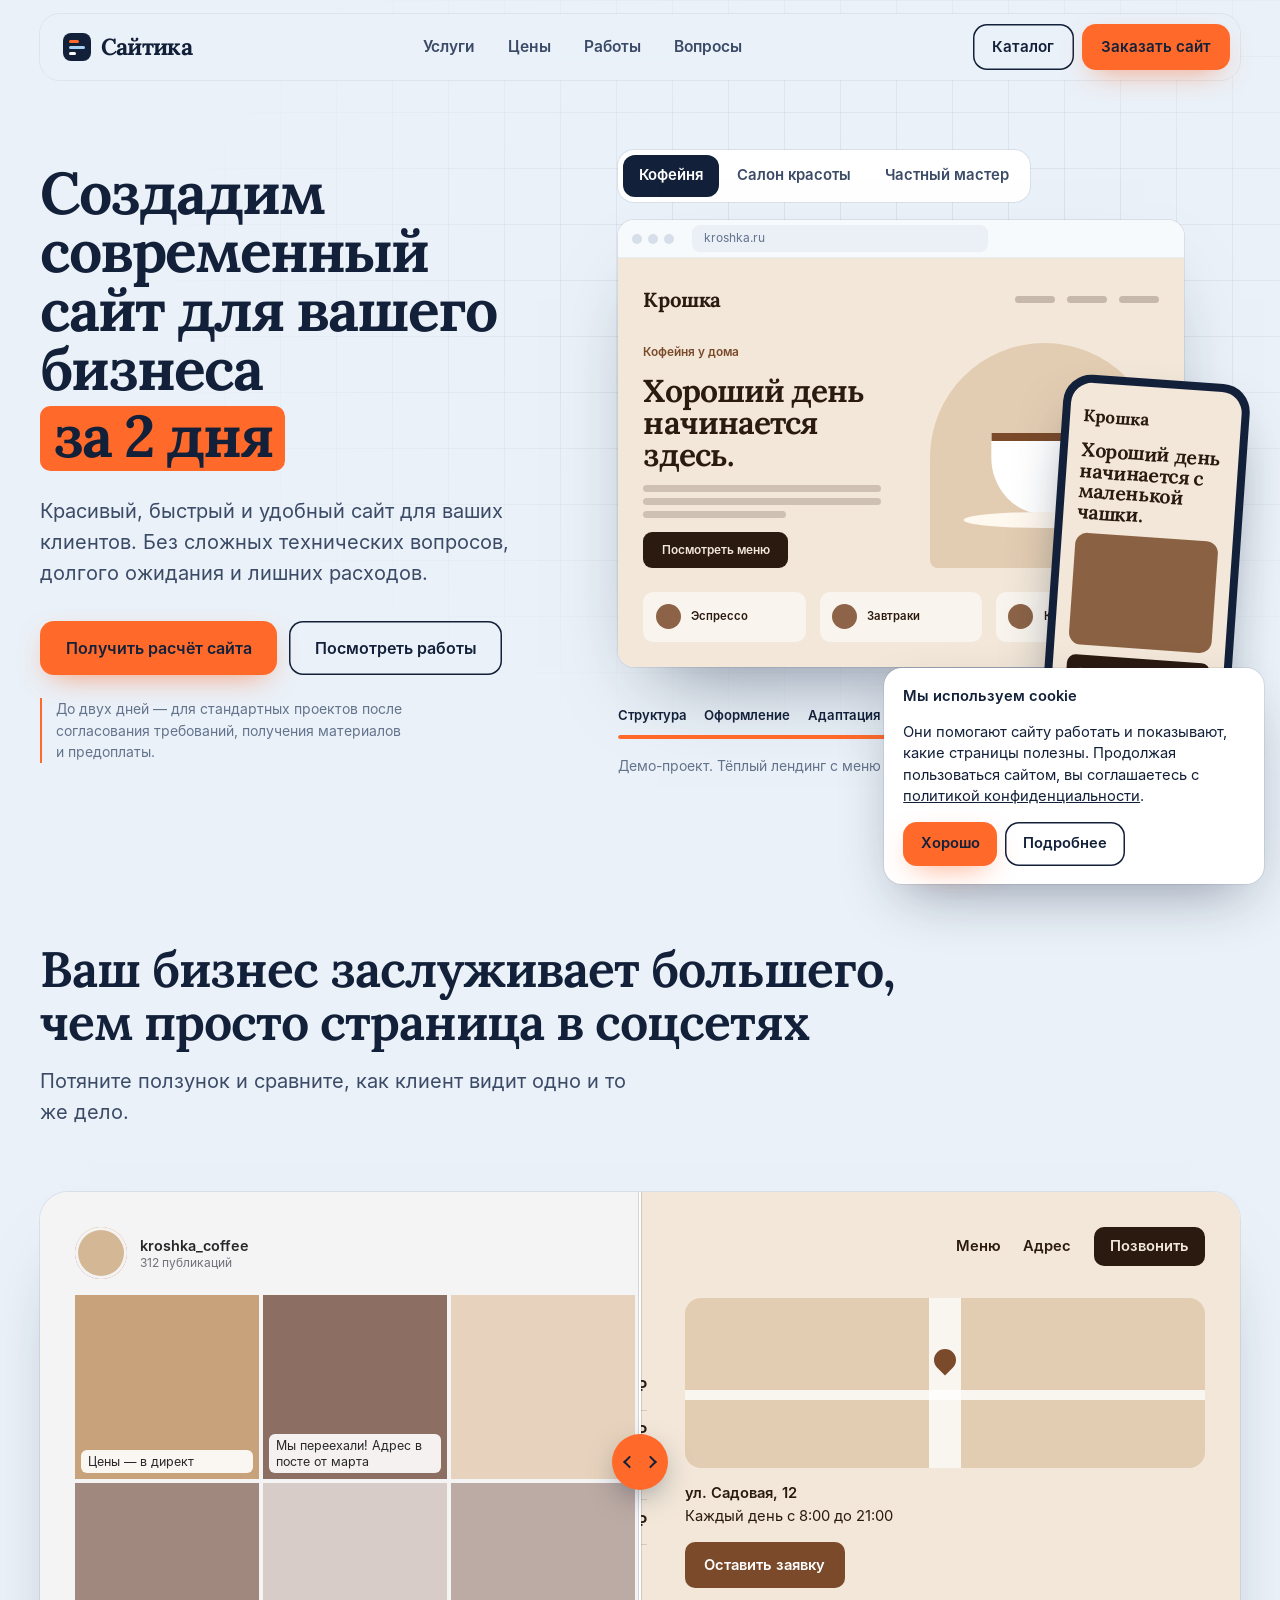
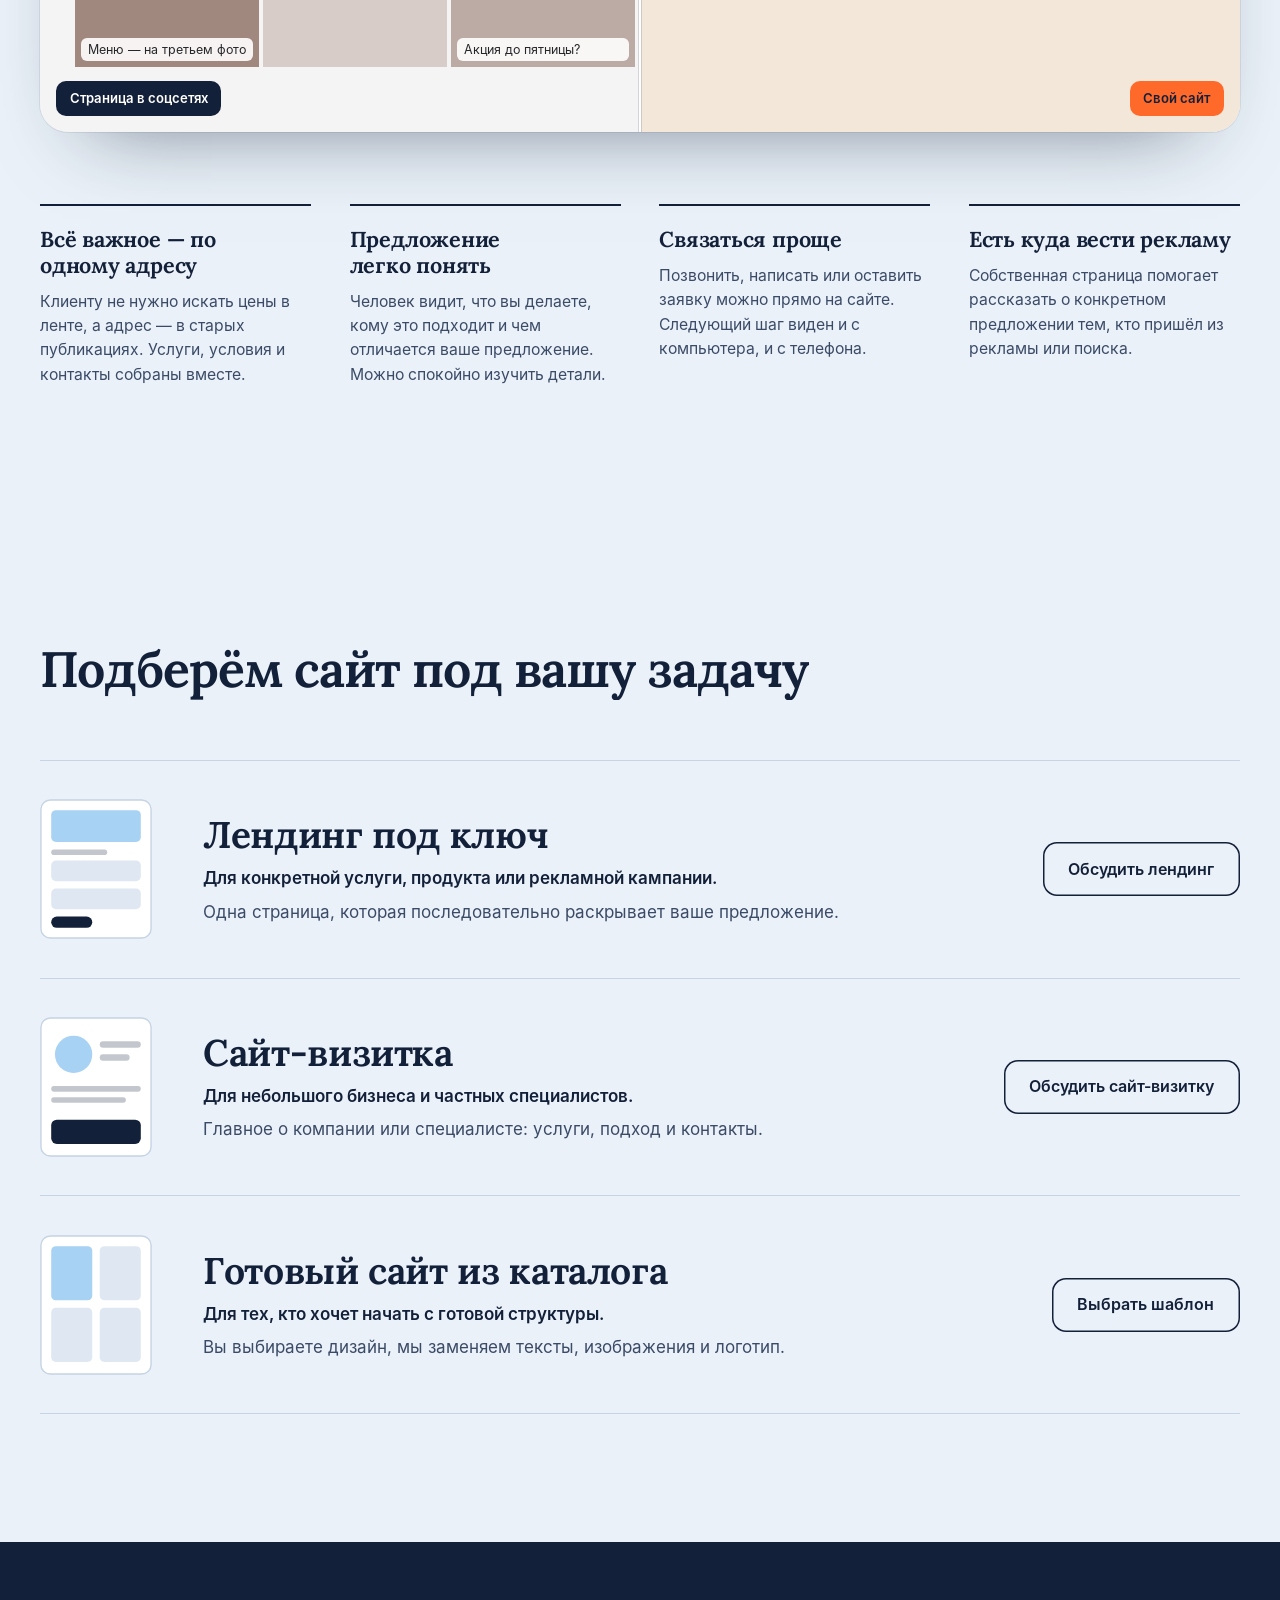
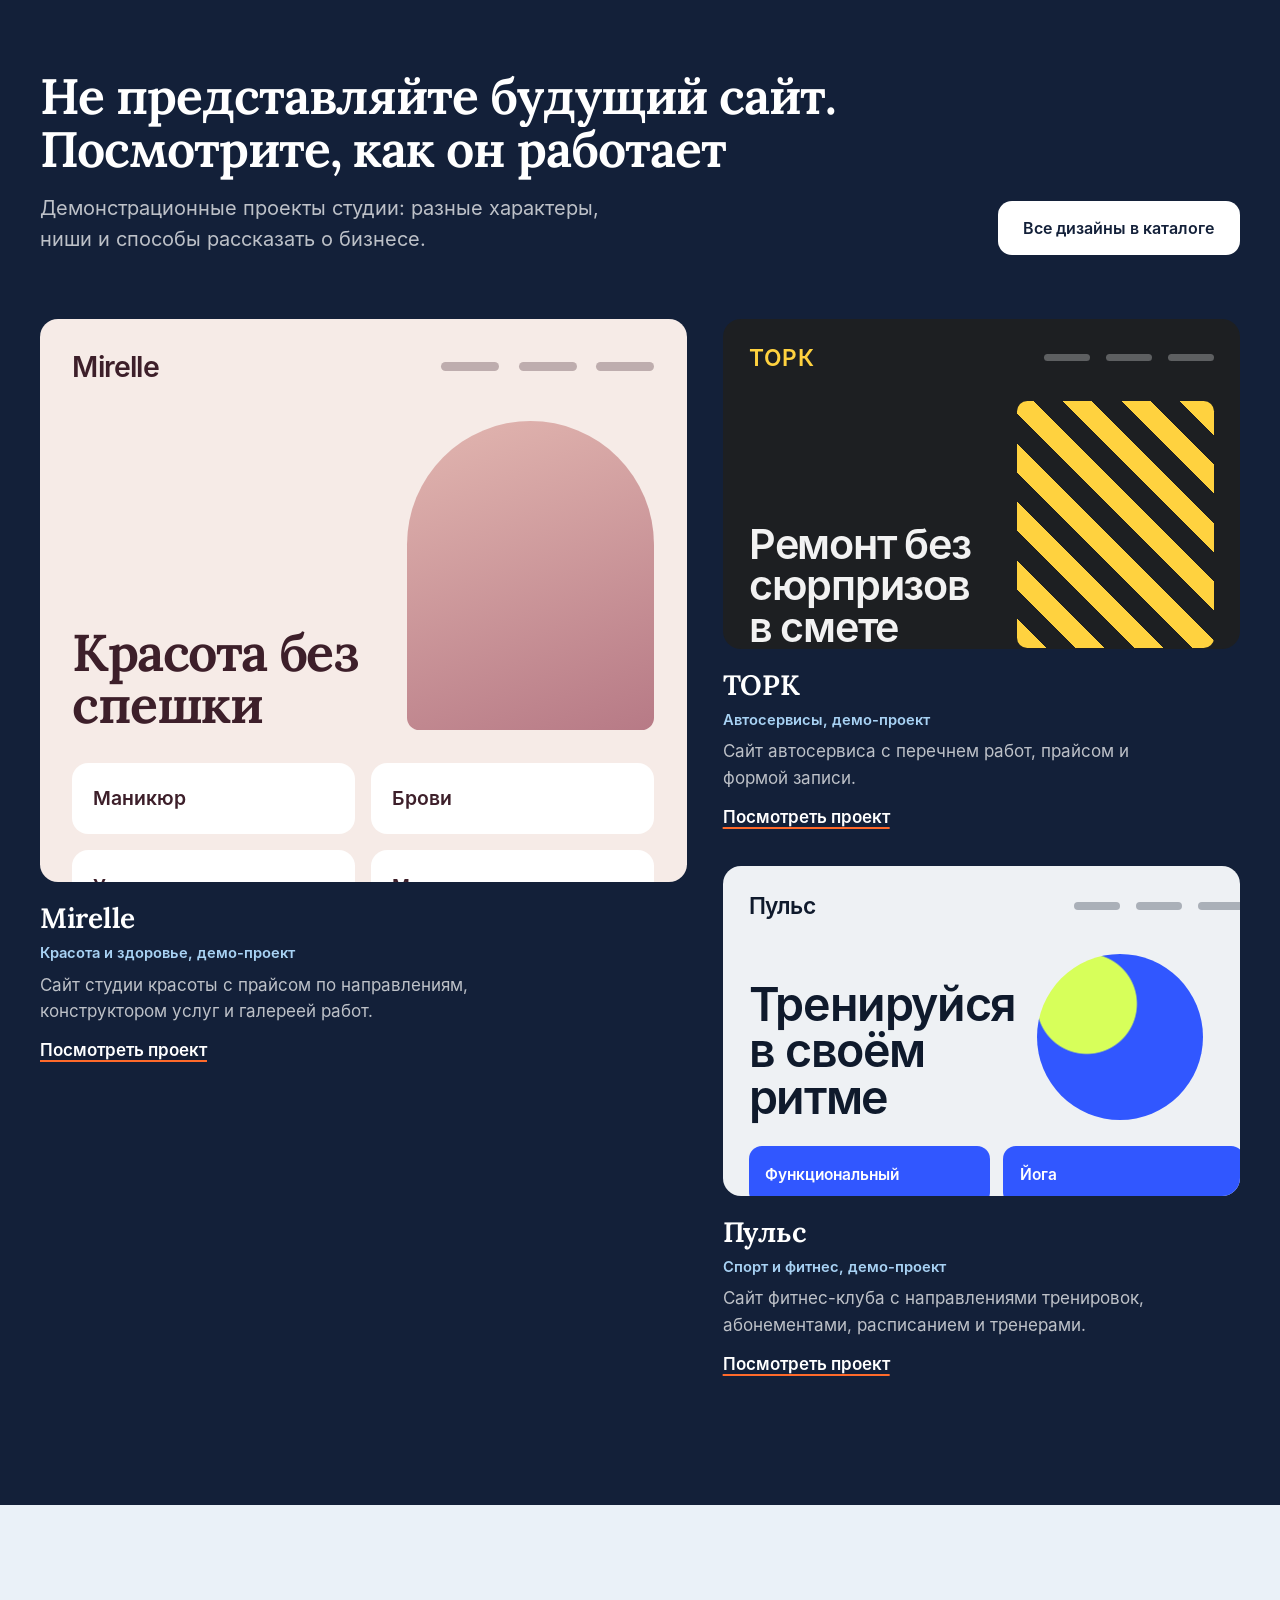
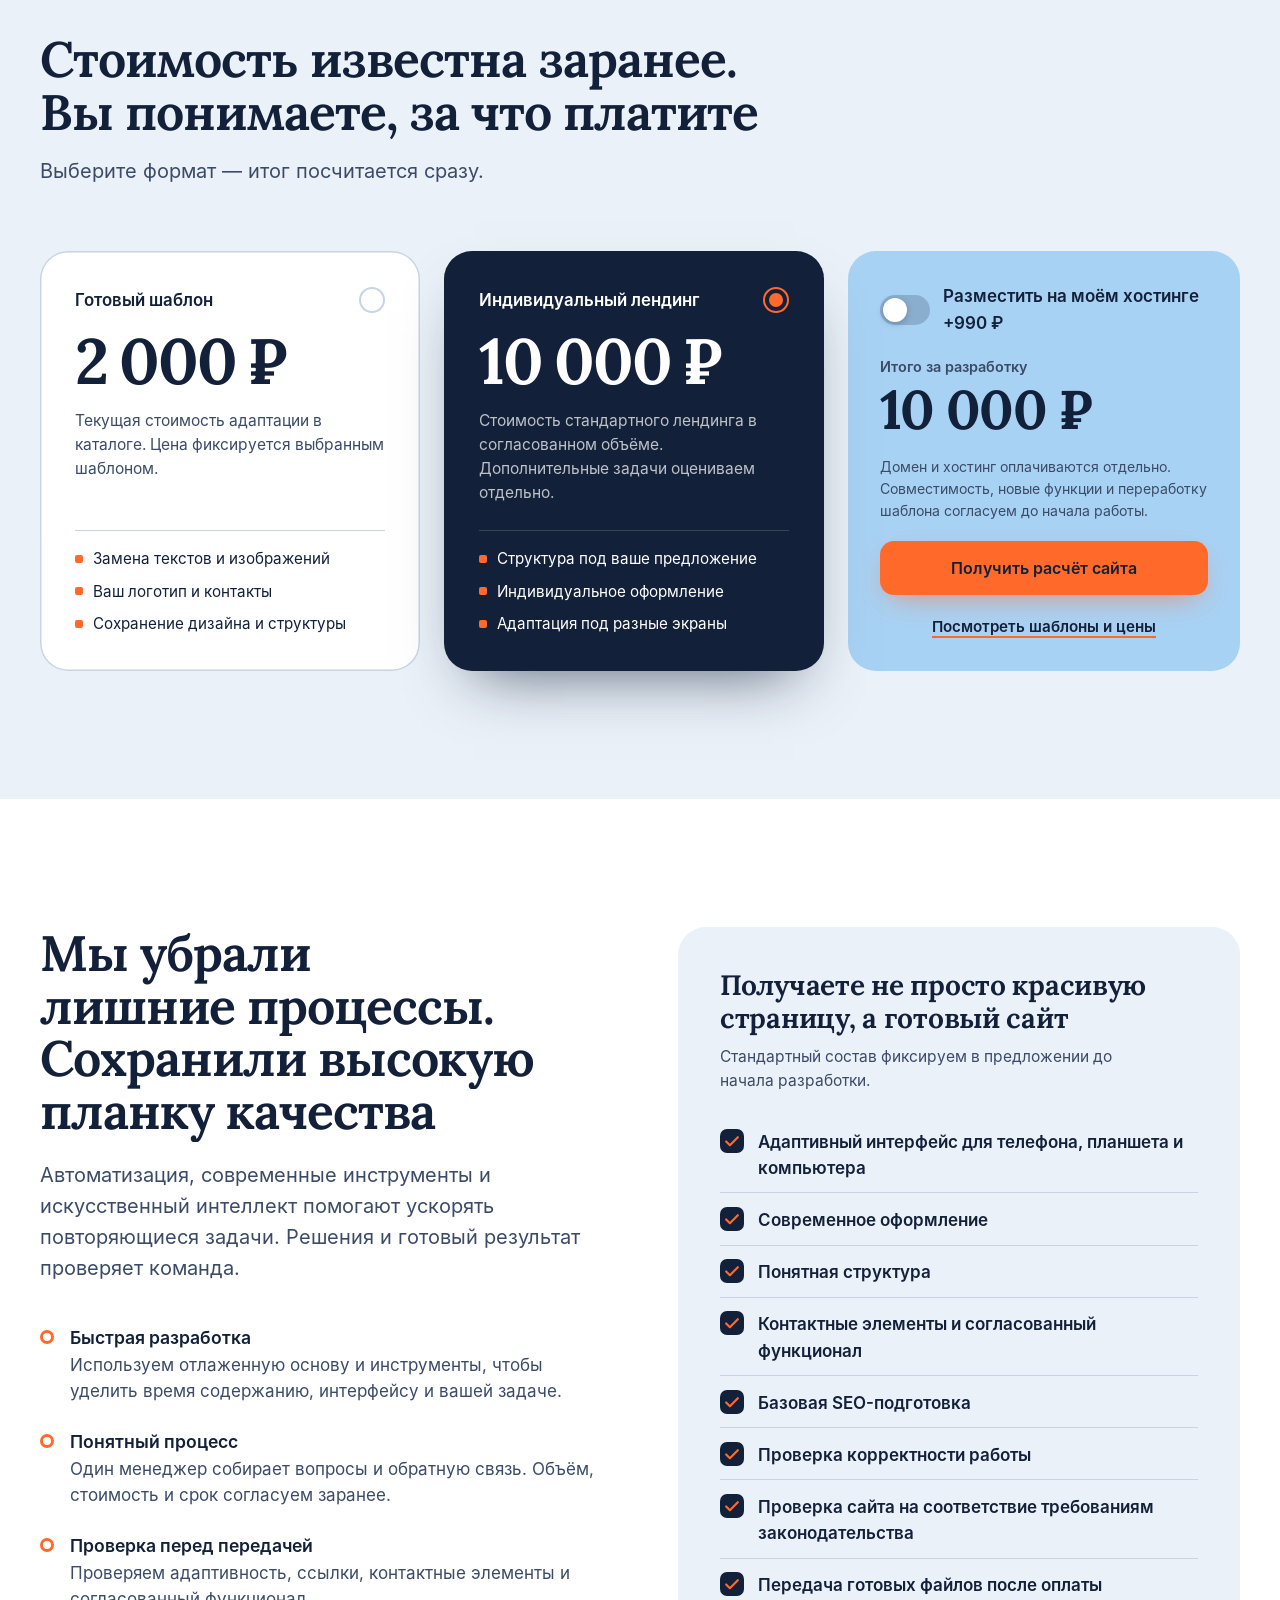
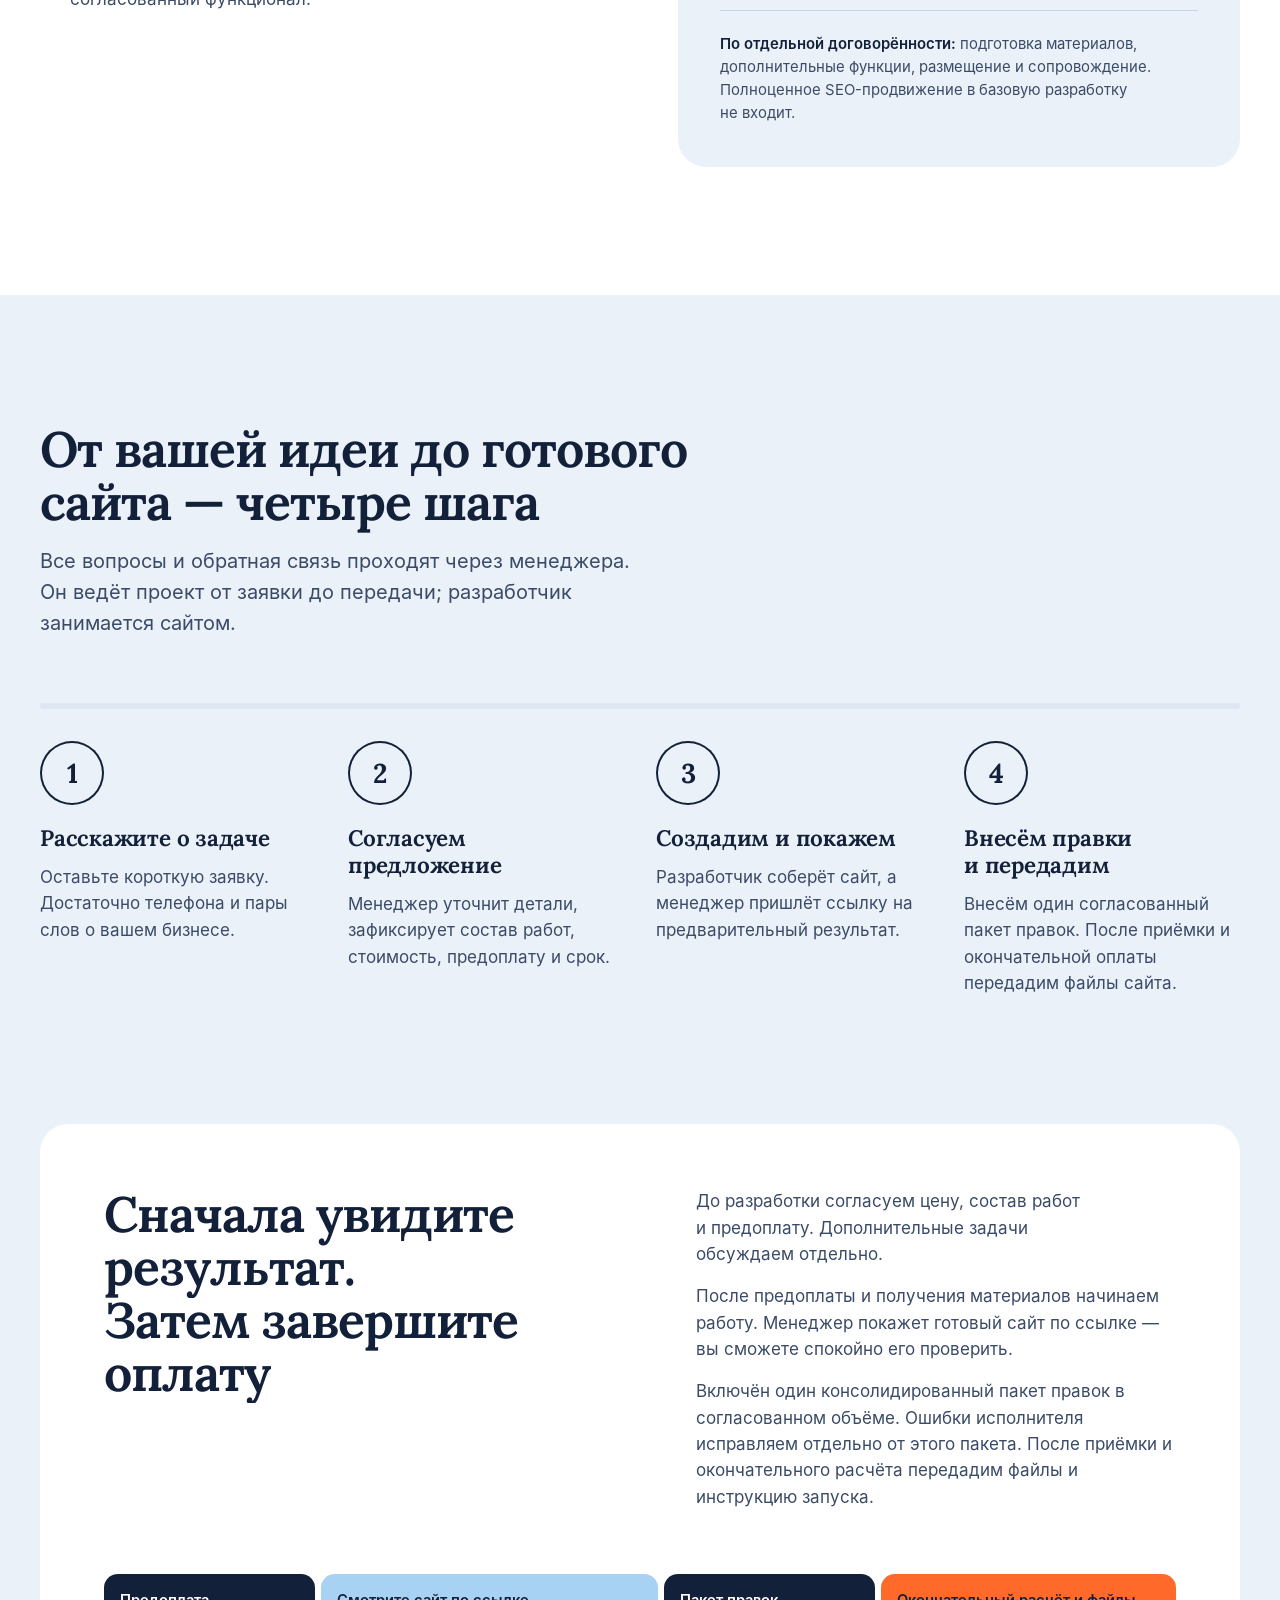
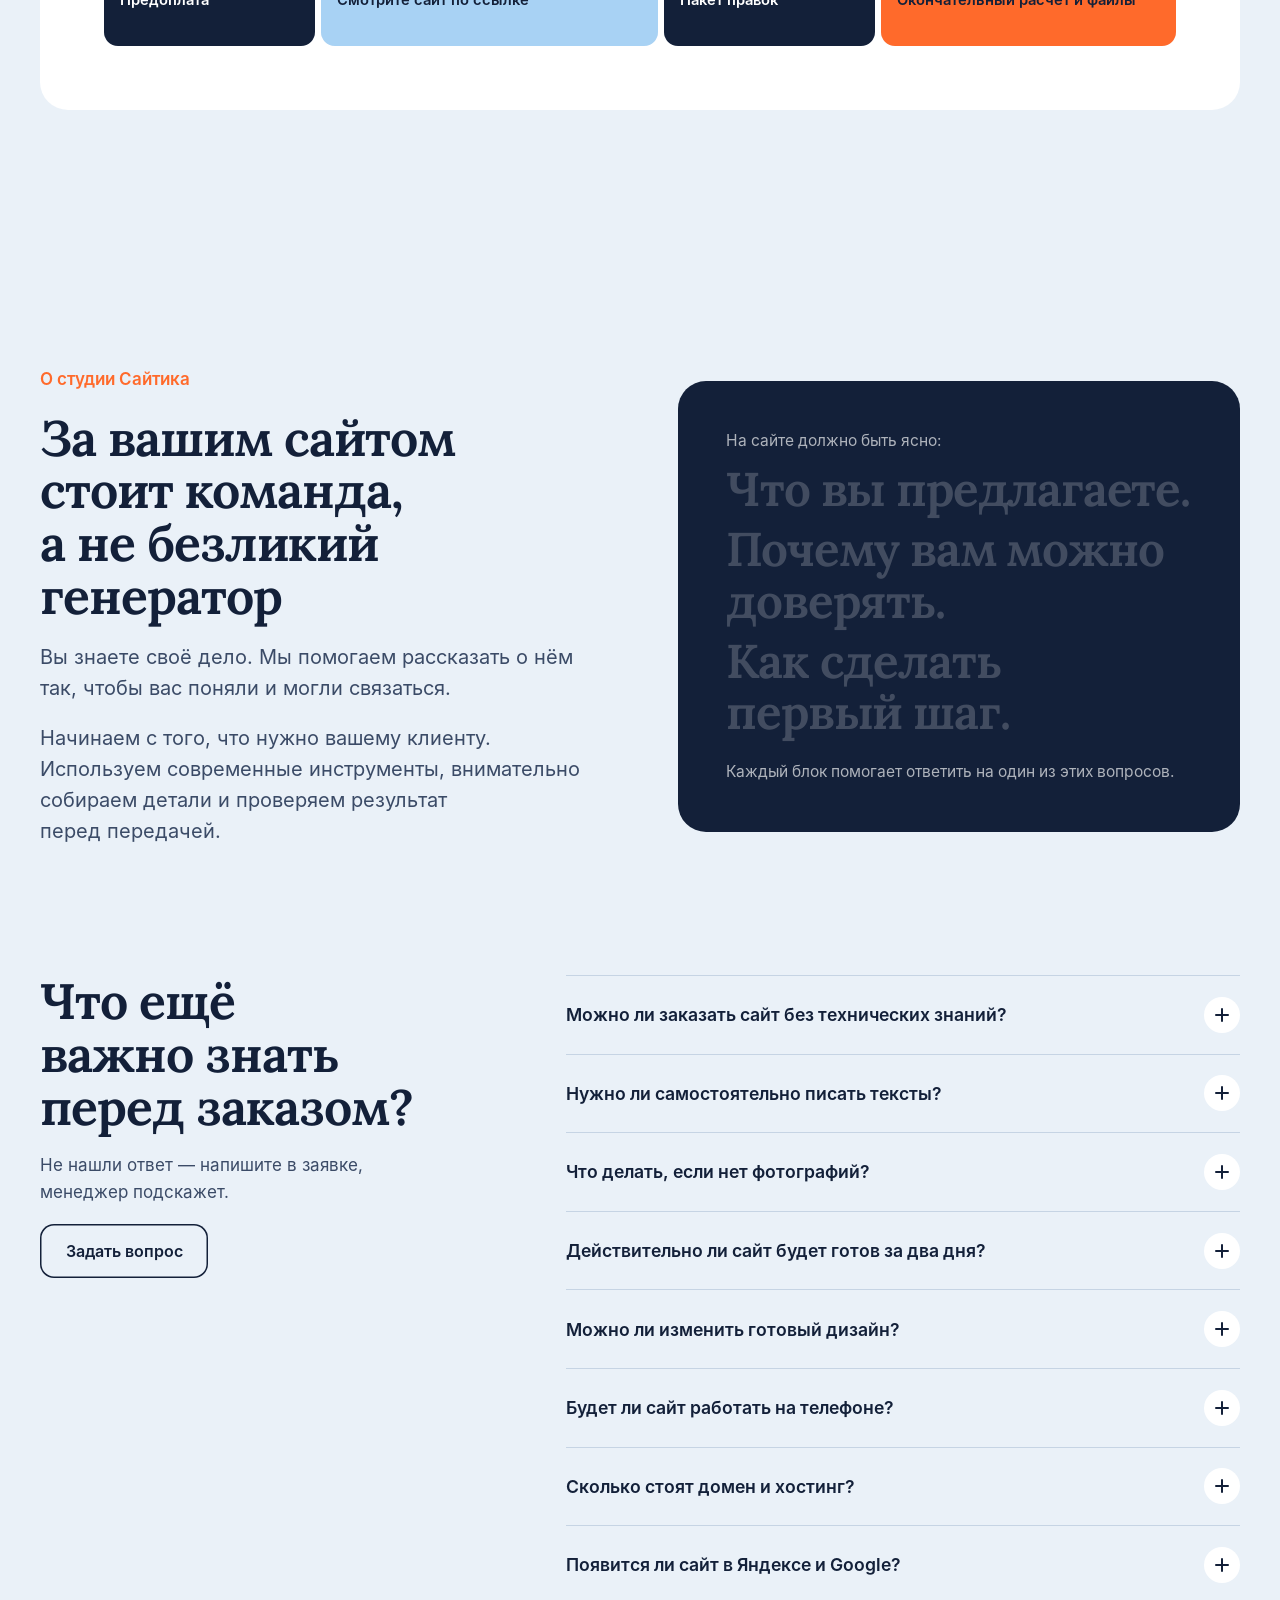
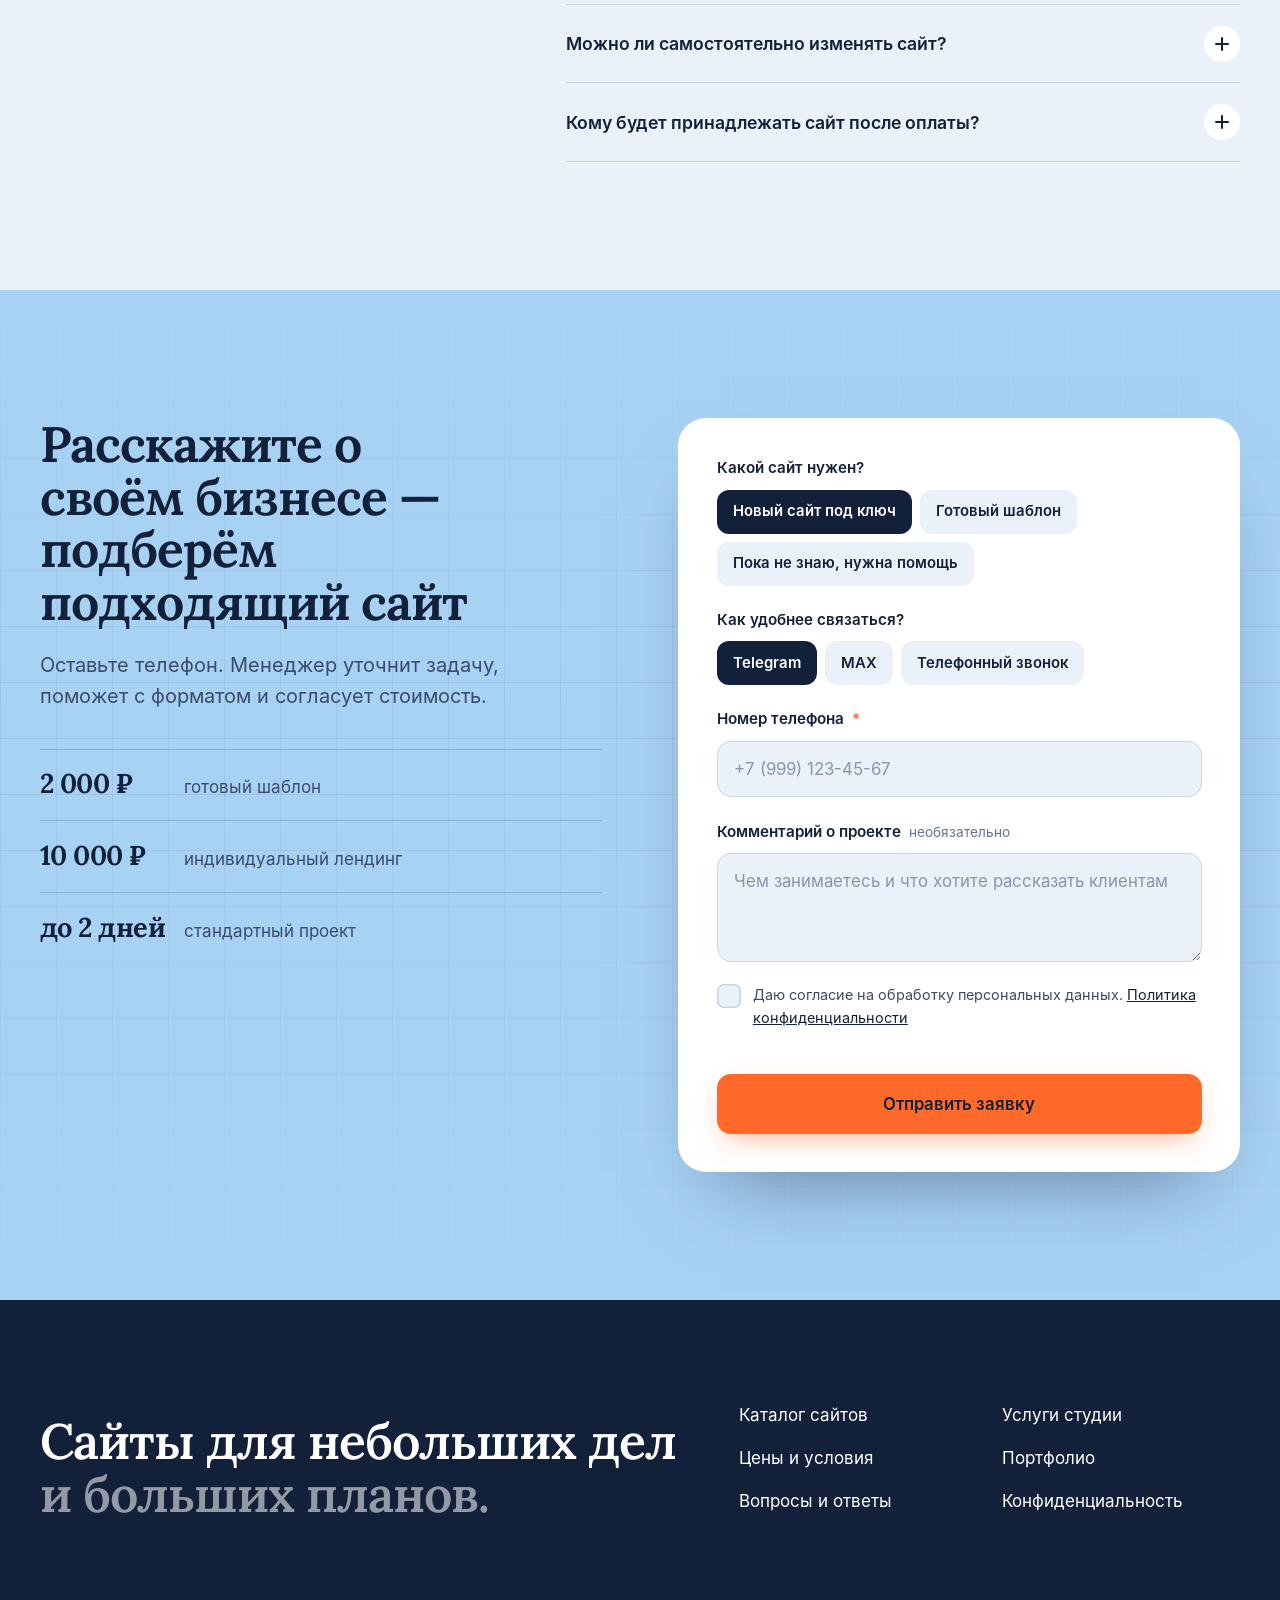
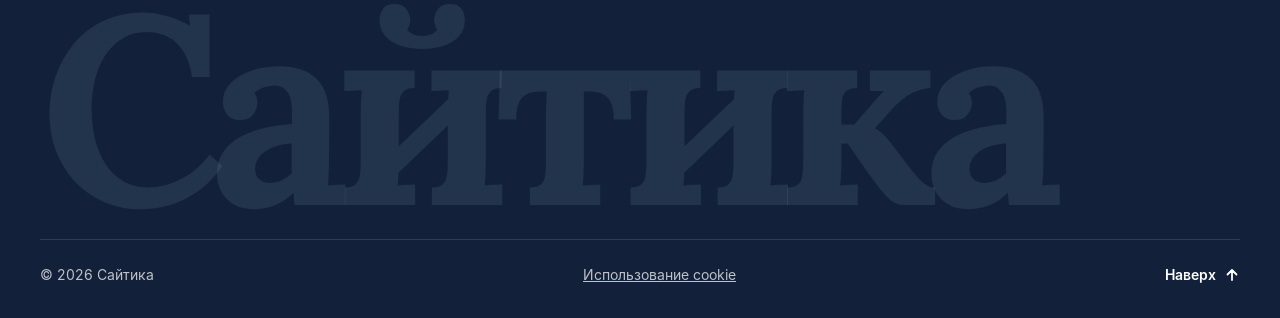
==== index.html @ 103da154 "Новая главная Сайтики на чистом HTML Главная страница, политика конфиденциальности, cookie, форма бе" ====
<!DOCTYPE html>
<html lang="ru">
<head>
  <meta charset="utf-8">
  <meta name="viewport" content="width=device-width, initial-scale=1, viewport-fit=cover">
  <title>Сайтика — сайт для вашего бизнеса за 2 дня, от 2 000 ₽</title>
  <meta name="description" content="Студия Сайтика: лендинги, сайты-визитки и готовые сайты из каталога. Индивидуальный лендинг — 10 000 ₽, готовый шаблон — 2 000 ₽. Стандартный проект — до двух дней.">
  <meta name="theme-color" content="#eaf1f8">
  <meta property="og:type" content="website">
  <meta property="og:title" content="Сайтика — сайт для вашего бизнеса за 2 дня">
  <meta property="og:description" content="Красивый, быстрый и удобный сайт для ваших клиентов. Без сложных технических вопросов и лишних расходов.">
  <link rel="icon" href="assets/images/favicon.svg" type="image/svg+xml">
  <link rel="preload" href="assets/fonts/lora-var.woff" as="font" type="font/woff" crossorigin>
  <link rel="preload" href="assets/fonts/inter-400.woff" as="font" type="font/woff" crossorigin>
  <link rel="stylesheet" href="style.css">
  <script>document.documentElement.classList.add('js')</script>
</head>
<body>
  <a class="skip-link" href="#main">К содержимому</a>

  <!-- ===================== ШАПКА ===================== -->
  <header class="header" data-header>
    <div class="wrap header__bar">
      <a class="logo" href="index.html" aria-label="Сайтика — на главную">
        <svg class="logo__mark" viewBox="0 0 30 30" aria-hidden="true">
          <rect x="1" y="1" width="28" height="28" rx="8" fill="#132039"/>
          <rect x="7" y="8" width="10" height="3" rx="1.5" fill="#ff6a2b"/>
          <rect x="7" y="14" width="16" height="3" rx="1.5" fill="#a8d2f4"/>
          <rect x="7" y="20" width="7" height="3" rx="1.5" fill="#ffffff"/>
        </svg>
        Сайтика
      </a>
      <nav class="nav" aria-label="Основное меню">
        <a href="#formats">Услуги</a>
        <a href="#prices">Цены</a>
        <a href="#projects">Работы</a>
        <a href="#faq">Вопросы</a>
      </nav>
      <div class="header__actions">
        <a class="btn btn--ghost" href="catalog.html">Каталог</a>
        <a class="btn btn--signal" href="#contacts">Заказать сайт</a>
      </div>
      <button class="burger" type="button" aria-label="Открыть меню" aria-expanded="false" aria-controls="mobile-menu" data-burger>
        <span></span><span></span>
      </button>
    </div>
  </header>

  <div class="mobile-menu" id="mobile-menu" data-menu>
    <nav aria-label="Мобильное меню">
      <a href="#formats" style="--i:0">Услуги</a>
      <a href="#prices" style="--i:1">Цены</a>
      <a href="#projects" style="--i:2">Работы</a>
      <a href="catalog.html" style="--i:3">Каталог</a>
      <a href="#faq" style="--i:4">Вопросы</a>
    </nav>
    <a class="btn btn--signal btn--block" href="#contacts">Заказать сайт</a>
  </div>

  <main id="main">

    <!-- ===================== ПЕРВЫЙ ЭКРАН ===================== -->
    <section class="hero" id="top">
      <div class="hero__grid-bg" aria-hidden="true"></div>
      <div class="wrap hero__inner">
        <div class="hero__copy">
          <h1 class="hero__title" data-split>
            <span class="line"><span>Создадим современный сайт для&nbsp;вашего бизнеса</span></span>
            <span class="line"><span>за&nbsp;2&nbsp;дня</span></span>
          </h1>
          <p class="hero__lead" data-reveal style="--d:3">Красивый, быстрый и удобный сайт для ваших клиентов. Без сложных технических вопросов, долгого ожидания и лишних расходов.</p>
          <div class="hero__actions" data-reveal style="--d:4">
            <a class="btn btn--signal" href="#contacts">Получить расчёт сайта</a>
            <a class="btn btn--ghost" href="#projects">Посмотреть работы</a>
          </div>
          <p class="hero__note" data-reveal style="--d:5">До двух дней — для стандартных проектов после согласования требований, получения материалов и предоплаты.</p>
        </div>

        <!-- Живая сборка демо-сайта -->
        <div class="stage" data-stage data-niche="coffee" data-reveal style="--d:2">
          <div class="stage__tabs" role="tablist" aria-label="Пример сайта для ниши">
            <button class="stage__tab" type="button" role="tab" aria-selected="true" data-niche-btn="coffee">Кофейня</button>
            <button class="stage__tab" type="button" role="tab" aria-selected="false" data-niche-btn="beauty">Салон красоты</button>
            <button class="stage__tab" type="button" role="tab" aria-selected="false" data-niche-btn="master">Частный мастер</button>
            <span class="stage__pill" aria-hidden="true"></span>
          </div>

          <div class="stage__frame">
            <div class="browser" aria-hidden="true">
              <div class="browser__bar">
                <i></i><i></i><i></i>
                <span class="browser__url"><span data-f="url">kroshka.ru</span></span>
              </div>
              <div class="demo">
                <div class="demo__nav b" data-label="меню">
                  <span class="demo__brand" data-f="brand">Крошка</span>
                  <span class="demo__links"><i></i><i></i><i></i></span>
                </div>
                <div class="demo__hero">
                  <div class="demo__text">
                    <span class="b demo__kicker" data-label="подзаголовок" data-f="kicker">Кофейня у дома</span>
                    <span class="b demo__title" data-label="заголовок" data-f="title">Хороший день начинается здесь.</span>
                    <span class="b demo__lines" data-label="описание"><i></i><i></i><i></i></span>
                    <span class="b demo__btn" data-label="кнопка" data-f="btn">Посмотреть меню</span>
                  </div>
                  <div class="b demo__art" data-label="фото">
                    <span class="art art--coffee"><i class="cup"></i><i class="steam"></i><i class="steam"></i><i class="saucer"></i></span>
                    <span class="art art--beauty"><i class="arch"></i><i class="drop"></i><i class="drop"></i></span>
                    <span class="art art--master"><i></i><i></i><i></i><i></i><i></i><i></i><i></i><i></i><i></i></span>
                  </div>
                </div>
                <div class="demo__cards">
                  <span class="b" data-label="услуга"><i></i><b data-f="c1">Эспрессо</b></span>
                  <span class="b" data-label="услуга"><i></i><b data-f="c2">Завтраки</b></span>
                  <span class="b" data-label="контакты"><i></i><b data-f="c3">Как пройти</b></span>
                </div>
              </div>
            </div>

            <div class="phone" aria-hidden="true">
              <div class="phone__screen">
                <span class="b phone__brand" data-label="меню" data-f="brand">Крошка</span>
                <span class="b phone__title" data-label="заголовок" data-f="ptitle">Хороший день начинается с маленькой чашки.</span>
                <span class="b phone__art" data-label="фото"></span>
                <span class="b phone__btn" data-label="кнопка" data-f="btn">Посмотреть меню</span>
              </div>
            </div>

            <div class="build" role="status" aria-live="polite">
              <div class="build__steps">
                <span data-step="0">Структура</span>
                <span data-step="1">Оформление</span>
                <span data-step="2">Адаптация</span>
                <span data-step="3">Готово</span>
              </div>
              <div class="build__track"><i data-progress></i></div>
            </div>
          </div>
          <p class="stage__caption" data-f="caption">Демо-проект. Тёплый лендинг с меню и атмосферой места.</p>
        </div>
      </div>
    </section>

    <!-- ===================== ЗАЧЕМ САЙТ ===================== -->
    <section class="section why">
      <div class="wrap">
        <div class="section-head">
          <h2 data-split>
            <span class="line"><span>Ваш бизнес заслуживает большего,</span></span>
            <span class="line"><span>чем просто страница в соцсетях</span></span>
          </h2>
          <p data-reveal>Потяните ползунок и сравните, как клиент видит одно и то же дело.</p>
        </div>

        <div class="compare" data-compare data-reveal>
          <div class="compare__layer compare__feed" aria-hidden="true">
            <div class="feed__head">
              <span class="feed__avatar"></span>
              <span class="feed__name">kroshka_coffee<small>312 публикаций</small></span>
              <span class="feed__follow">Подписаться</span>
            </div>
            <div class="feed__grid">
              <span class="post post--a"><em>Цены — в директ</em></span>
              <span class="post post--b"><em>Мы переехали! Адрес в посте от марта</em></span>
              <span class="post post--c"></span>
              <span class="post post--d"><em>Меню — на третьем фото</em></span>
              <span class="post post--e"></span>
              <span class="post post--f"><em>Акция до пятницы?</em></span>
            </div>
            <div class="feed__comments">
              <span>А сколько стоит капучино?</span>
              <span>Вы ещё работаете на Садовой?</span>
              <span>Почему не отвечаете в директ...</span>
            </div>
          </div>

          <div class="compare__layer compare__site" aria-hidden="true">
            <div class="site__head">
              <b>Крошка</b>
              <span>Меню</span><span>Адрес</span><span class="site__call">Позвонить</span>
            </div>
            <div class="site__body">
              <div class="site__menu">
                <h4>Меню и цены</h4>
                <p><span>Капучино</span><i></i><b>220 ₽</b></p>
                <p><span>Раф с халвой</span><i></i><b>280 ₽</b></p>
                <p><span>Сырники</span><i></i><b>310 ₽</b></p>
                <p><span>Круассан</span><i></i><b>190 ₽</b></p>
              </div>
              <div class="site__info">
                <div class="site__map"><i></i></div>
                <p><b>ул. Садовая, 12</b>Каждый день с 8:00 до 21:00</p>
                <span class="site__cta">Оставить заявку</span>
              </div>
            </div>
          </div>

          <div class="compare__handle" aria-hidden="true"><span></span></div>
          <span class="compare__tag compare__tag--l" aria-hidden="true">Страница в соцсетях</span>
          <span class="compare__tag compare__tag--r" aria-hidden="true">Свой сайт</span>
          <label class="visually-hidden" for="compare-range">Сравнить страницу в соцсетях и сайт</label>
          <input class="compare__range" id="compare-range" type="range" min="0" max="100" value="50" step="1">
        </div>

        <ul class="why__points" role="list">
          <li data-reveal style="--d:0">
            <h3>Всё важное — по одному адресу</h3>
            <p>Клиенту не нужно искать цены в ленте, а адрес — в старых публикациях. Услуги, условия и контакты собраны вместе.</p>
          </li>
          <li data-reveal style="--d:1">
            <h3>Предложение легко понять</h3>
            <p>Человек видит, что вы делаете, кому это подходит и чем отличается ваше предложение. Можно спокойно изучить детали.</p>
          </li>
          <li data-reveal style="--d:2">
            <h3>Связаться проще</h3>
            <p>Позвонить, написать или оставить заявку можно прямо на сайте. Следующий шаг виден и с компьютера, и с телефона.</p>
          </li>
          <li data-reveal style="--d:3">
            <h3>Есть куда вести рекламу</h3>
            <p>Собственная страница помогает рассказать о конкретном предложении тем, кто пришёл из рекламы или поиска.</p>
          </li>
        </ul>
      </div>
    </section>

    <!-- ===================== ФОРМАТЫ ===================== -->
    <section class="section formats" id="formats">
      <div class="wrap">
        <div class="section-head">
          <h2 data-split><span class="line"><span>Подберём сайт под вашу задачу</span></span></h2>
        </div>

        <ul class="formats__list" role="list">
          <li class="format" data-reveal>
            <svg class="format__scheme" viewBox="0 0 120 150" aria-hidden="true">
              <rect x="1" y="1" width="118" height="148" rx="10" class="s-frame"/>
              <rect x="12" y="12" width="96" height="34" rx="5" class="s-accent"/>
              <rect x="12" y="54" width="60" height="6" rx="3" class="s-line"/>
              <rect x="12" y="66" width="96" height="22" rx="5" class="s-block"/>
              <rect x="12" y="96" width="96" height="22" rx="5" class="s-block"/>
              <rect x="12" y="126" width="44" height="12" rx="6" class="s-btn"/>
            </svg>
            <div class="format__body">
              <h3>Лендинг под ключ</h3>
              <p class="format__for">Для конкретной услуги, продукта или рекламной кампании.</p>
              <p>Одна страница, которая последовательно раскрывает ваше предложение.</p>
            </div>
            <a class="btn btn--ghost format__cta" href="#contacts" data-route="new">Обсудить лендинг</a>
          </li>
          <li class="format" data-reveal>
            <svg class="format__scheme" viewBox="0 0 120 150" aria-hidden="true">
              <rect x="1" y="1" width="118" height="148" rx="10" class="s-frame"/>
              <circle cx="36" cy="40" r="20" class="s-accent"/>
              <rect x="64" y="26" width="44" height="7" rx="3.5" class="s-line"/>
              <rect x="64" y="40" width="32" height="7" rx="3.5" class="s-line"/>
              <rect x="12" y="74" width="96" height="6" rx="3" class="s-line"/>
              <rect x="12" y="86" width="80" height="6" rx="3" class="s-line"/>
              <rect x="12" y="110" width="96" height="26" rx="6" class="s-btn"/>
            </svg>
            <div class="format__body">
              <h3>Сайт-визитка</h3>
              <p class="format__for">Для небольшого бизнеса и частных специалистов.</p>
              <p>Главное о компании или специалисте: услуги, подход и контакты.</p>
            </div>
            <a class="btn btn--ghost format__cta" href="#contacts" data-route="new">Обсудить сайт-визитку</a>
          </li>
          <li class="format" data-reveal>
            <svg class="format__scheme" viewBox="0 0 120 150" aria-hidden="true">
              <rect x="1" y="1" width="118" height="148" rx="10" class="s-frame"/>
              <rect x="12" y="12" width="44" height="58" rx="5" class="s-accent"/>
              <rect x="64" y="12" width="44" height="58" rx="5" class="s-block"/>
              <rect x="12" y="78" width="44" height="58" rx="5" class="s-block"/>
              <rect x="64" y="78" width="44" height="58" rx="5" class="s-block"/>
            </svg>
            <div class="format__body">
              <h3>Готовый сайт из каталога</h3>
              <p class="format__for">Для тех, кто хочет начать с готовой структуры.</p>
              <p>Вы выбираете дизайн, мы заменяем тексты, изображения и логотип.</p>
            </div>
            <a class="btn btn--ghost format__cta" href="catalog.html">Выбрать шаблон</a>
          </li>
        </ul>
      </div>
    </section>

    <!-- ===================== РАБОТЫ ===================== -->
    <section class="section projects" id="projects">
      <div class="wrap">
        <div class="projects__head">
          <div class="section-head">
            <h2 data-split>
              <span class="line"><span>Не представляйте будущий сайт.</span></span>
              <span class="line"><span>Посмотрите, как он работает</span></span>
            </h2>
            <p data-reveal>Демонстрационные проекты студии: разные характеры, ниши и способы рассказать о бизнесе.</p>
          </div>
          <a class="btn btn--light" href="catalog.html" data-reveal>Все дизайны в каталоге</a>
        </div>

        <div class="projects__grid">
          <article class="project project--mirelle" data-reveal style="--d:0">
            <a class="project__shot" href="catalog.html#mirelle" aria-label="Открыть проект Mirelle">
              <span class="mock mock--mirelle" aria-hidden="true">
                <span class="mock__nav"><b>Mirelle</b><i></i><i></i><i></i></span>
                <span class="mock__hero"><b>Красота без спешки</b><i class="mock__pic"></i></span>
                <span class="mock__price"><span>Маникюр</span><span>Брови</span><span>Уход за лицом</span><span>Массаж</span></span>
                <span class="mock__builder"><i></i><i></i><i></i><em>Собрать свой уход</em></span>
                <span class="mock__gallery"><i></i><i></i><i></i><i></i><i></i><i></i></span>
              </span>
            </a>
            <div class="project__info">
              <h3>Mirelle</h3>
              <p class="project__niche">Красота и здоровье, демо-проект</p>
              <p>Сайт студии красоты с прайсом по направлениям, конструктором услуг и галереей работ.</p>
              <a class="link" href="catalog.html#mirelle">Посмотреть проект</a>
            </div>
          </article>

          <article class="project project--tork" data-reveal style="--d:1">
            <a class="project__shot" href="catalog.html#tork" aria-label="Открыть проект ТОРК">
              <span class="mock mock--tork" aria-hidden="true">
                <span class="mock__nav"><b>ТОРК</b><i></i><i></i><i></i></span>
                <span class="mock__hero"><b>Ремонт без сюрпризов в смете</b><i class="mock__pic"></i></span>
                <span class="mock__price"><span>Замена масла</span><span>Диагностика</span><span>Шиномонтаж</span><span>Ходовая</span></span>
                <span class="mock__form"><i></i><i></i><em>Записаться на ремонт</em></span>
                <span class="mock__gallery"><i></i><i></i><i></i></span>
              </span>
            </a>
            <div class="project__info">
              <h3>ТОРК</h3>
              <p class="project__niche">Автосервисы, демо-проект</p>
              <p>Сайт автосервиса с перечнем работ, прайсом и формой записи.</p>
              <a class="link" href="catalog.html#tork">Посмотреть проект</a>
            </div>
          </article>

          <article class="project project--pulse" data-reveal style="--d:2">
            <a class="project__shot" href="catalog.html#pulse" aria-label="Открыть проект Пульс">
              <span class="mock mock--pulse" aria-hidden="true">
                <span class="mock__nav"><b>Пульс</b><i></i><i></i><i></i></span>
                <span class="mock__hero"><b>Тренируйся в своём ритме</b><i class="mock__pic"></i></span>
                <span class="mock__price"><span>Функциональный</span><span>Йога</span><span>Бокс</span><span>Сайкл</span></span>
                <span class="mock__table"><i></i><i></i><i></i><i></i><i></i><i></i><i></i><i></i></span>
                <span class="mock__gallery"><i></i><i></i><i></i></span>
              </span>
            </a>
            <div class="project__info">
              <h3>Пульс</h3>
              <p class="project__niche">Спорт и фитнес, демо-проект</p>
              <p>Сайт фитнес-клуба с направлениями тренировок, абонементами, расписанием и тренерами.</p>
              <a class="link" href="catalog.html#pulse">Посмотреть проект</a>
            </div>
          </article>
        </div>
      </div>
    </section>

    <!-- ===================== ЦЕНЫ ===================== -->
    <section class="section prices" id="prices">
      <div class="wrap">
        <div class="section-head">
          <h2 data-split>
            <span class="line"><span>Стоимость известна заранее.</span></span>
            <span class="line"><span>Вы понимаете, за что платите</span></span>
          </h2>
          <p data-reveal>Выберите формат — итог посчитается сразу.</p>
        </div>

        <div class="calc" data-calc>
          <fieldset class="calc__plans">
            <legend class="visually-hidden">Формат сайта</legend>

            <label class="plan" data-reveal style="--d:0">
              <input type="radio" name="plan" value="2000" data-route="template">
              <span class="plan__top">
                <span class="plan__name">Готовый шаблон</span>
                <span class="plan__radio" aria-hidden="true"></span>
              </span>
              <span class="plan__price">2 000 ₽</span>
              <span class="plan__desc">Текущая стоимость адаптации в каталоге. Цена фиксируется выбранным шаблоном.</span>
              <span class="plan__list">
                <span>Замена текстов и изображений</span>
                <span>Ваш логотип и контакты</span>
                <span>Сохранение дизайна и структуры</span>
              </span>
            </label>

            <label class="plan" data-reveal style="--d:1">
              <input type="radio" name="plan" value="10000" data-route="new" checked>
              <span class="plan__top">
                <span class="plan__name">Индивидуальный лендинг</span>
                <span class="plan__radio" aria-hidden="true"></span>
              </span>
              <span class="plan__price">10 000 ₽</span>
              <span class="plan__desc">Стоимость стандартного лендинга в согласованном объёме. Дополнительные задачи оцениваем отдельно.</span>
              <span class="plan__list">
                <span>Структура под ваше предложение</span>
                <span>Индивидуальное оформление</span>
                <span>Адаптация под разные экраны</span>
              </span>
            </label>
          </fieldset>

          <aside class="calc__total" data-reveal style="--d:2">
            <label class="toggle">
              <input type="checkbox" data-hosting value="990">
              <span class="toggle__ui" aria-hidden="true"></span>
              <span>Разместить на моём хостинге <b>+990 ₽</b></span>
            </label>

            <div class="calc__sum">
              <span class="calc__label">Итого за разработку</span>
              <output class="calc__value" data-total aria-live="polite">10 000 ₽</output>
            </div>

            <p class="calc__note">Домен и хостинг оплачиваются отдельно. Совместимость, новые функции и переработку шаблона согласуем до начала работы.</p>

            <a class="btn btn--signal btn--block" href="#contacts" data-calc-cta>Получить расчёт сайта</a>
            <a class="link calc__catalog" href="catalog.html">Посмотреть шаблоны и цены</a>
          </aside>
        </div>
      </div>
    </section>

    <!-- ===================== КАЧЕСТВО ===================== -->
    <section class="section quality">
      <div class="wrap quality__grid">
        <div class="quality__intro">
          <h2 data-split>
            <span class="line"><span>Мы убрали лишние процессы.</span></span>
            <span class="line"><span>Сохранили высокую</span></span>
            <span class="line"><span>планку качества</span></span>
          </h2>
          <p class="quality__lead" data-reveal>Автоматизация, современные инструменты и искусственный интеллект помогают ускорять повторяющиеся задачи. Решения и готовый результат проверяет команда.</p>

          <dl class="quality__points">
            <div data-reveal style="--d:0">
              <dt>Быстрая разработка</dt>
              <dd>Используем отлаженную основу и инструменты, чтобы уделить время содержанию, интерфейсу и вашей задаче.</dd>
            </div>
            <div data-reveal style="--d:1">
              <dt>Понятный процесс</dt>
              <dd>Один менеджер собирает вопросы и обратную связь. Объём, стоимость и срок согласуем заранее.</dd>
            </div>
            <div data-reveal style="--d:2">
              <dt>Проверка перед передачей</dt>
              <dd>Проверяем адаптивность, ссылки, контактные элементы и согласованный функционал.</dd>
            </div>
          </dl>
        </div>

        <div class="checklist" data-checklist>
          <h3>Получаете не просто красивую страницу, а готовый сайт</h3>
          <p class="checklist__sub">Стандартный состав фиксируем в предложении до начала разработки.</p>
          <ul role="list">
            <li style="--i:0"><svg viewBox="0 0 24 24" aria-hidden="true"><path d="M5 12.5l4.5 4.5L19 7.5"/></svg>Адаптивный интерфейс для телефона, планшета и компьютера</li>
            <li style="--i:1"><svg viewBox="0 0 24 24" aria-hidden="true"><path d="M5 12.5l4.5 4.5L19 7.5"/></svg>Современное оформление</li>
            <li style="--i:2"><svg viewBox="0 0 24 24" aria-hidden="true"><path d="M5 12.5l4.5 4.5L19 7.5"/></svg>Понятная структура</li>
            <li style="--i:3"><svg viewBox="0 0 24 24" aria-hidden="true"><path d="M5 12.5l4.5 4.5L19 7.5"/></svg>Контактные элементы и согласованный функционал</li>
            <li style="--i:4"><svg viewBox="0 0 24 24" aria-hidden="true"><path d="M5 12.5l4.5 4.5L19 7.5"/></svg>Базовая SEO-подготовка</li>
            <li style="--i:5"><svg viewBox="0 0 24 24" aria-hidden="true"><path d="M5 12.5l4.5 4.5L19 7.5"/></svg>Проверка корректности работы</li>
            <li style="--i:6"><svg viewBox="0 0 24 24" aria-hidden="true"><path d="M5 12.5l4.5 4.5L19 7.5"/></svg>Проверка сайта на соответствие требованиям законодательства</li>
            <li style="--i:7"><svg viewBox="0 0 24 24" aria-hidden="true"><path d="M5 12.5l4.5 4.5L19 7.5"/></svg>Передача готовых файлов после оплаты</li>
          </ul>
          <p class="checklist__extra"><b>По отдельной договорённости:</b> подготовка материалов, дополнительные функции, размещение и сопровождение. Полноценное SEO-продвижение в базовую разработку не входит.</p>
        </div>
      </div>
    </section>

    <!-- ===================== ЭТАПЫ ===================== -->
    <section class="section steps" data-steps>
      <div class="wrap">
        <div class="section-head">
          <h2 data-split><span class="line"><span>От вашей идеи до готового сайта — четыре шага</span></span></h2>
          <p data-reveal>Все вопросы и обратная связь проходят через менеджера. Он ведёт проект от заявки до передачи; разработчик занимается сайтом.</p>
        </div>

        <ol class="steps__list" role="list">
          <li class="step" style="--i:0">
            <span class="step__num">1</span>
            <h3>Расскажите о задаче</h3>
            <p>Оставьте короткую заявку. Достаточно телефона и пары слов о вашем бизнесе.</p>
          </li>
          <li class="step" style="--i:1">
            <span class="step__num">2</span>
            <h3>Согласуем предложение</h3>
            <p>Менеджер уточнит детали, зафиксирует состав работ, стоимость, предоплату и срок.</p>
          </li>
          <li class="step" style="--i:2">
            <span class="step__num">3</span>
            <h3>Создадим и покажем</h3>
            <p>Разработчик соберёт сайт, а менеджер пришлёт ссылку на предварительный результат.</p>
          </li>
          <li class="step" style="--i:3">
            <span class="step__num">4</span>
            <h3>Внесём правки и передадим</h3>
            <p>Внесём один согласованный пакет правок. После приёмки и окончательной оплаты передадим файлы сайта.</p>
          </li>
        </ol>
        <div class="steps__track" aria-hidden="true"><i data-steps-bar></i></div>
      </div>
    </section>

    <!-- ===================== ОПЛАТА ===================== -->
    <section class="section pay">
      <div class="wrap pay__grid">
        <div>
          <h2 data-split>
            <span class="line"><span>Сначала увидите результат.</span></span>
            <span class="line"><span>Затем завершите оплату</span></span>
          </h2>
        </div>
        <div class="pay__text">
          <p data-reveal style="--d:0">До разработки согласуем цену, состав работ и предоплату. Дополнительные задачи обсуждаем отдельно.</p>
          <p data-reveal style="--d:1">После предоплаты и получения материалов начинаем работу. Менеджер покажет готовый сайт по ссылке — вы сможете спокойно его проверить.</p>
          <p data-reveal style="--d:2">Включён один консолидированный пакет правок в согласованном объёме. Ошибки исполнителя исправляем отдельно от этого пакета. После приёмки и окончательного расчёта передадим файлы и инструкцию запуска.</p>
        </div>
        <div class="paybar" data-paybar aria-label="Порядок оплаты">
          <div class="paybar__seg"><span>Предоплата</span></div>
          <div class="paybar__seg paybar__seg--look"><span>Смотрите сайт по ссылке</span></div>
          <div class="paybar__seg"><span>Пакет правок</span></div>
          <div class="paybar__seg paybar__seg--final"><span>Окончательный расчёт и файлы</span></div>
        </div>
      </div>
    </section>

    <!-- ===================== О СТУДИИ ===================== -->
    <section class="section about" id="about">
      <div class="wrap about__grid">
        <div class="about__copy">
          <p class="about__kicker" data-reveal>О студии Сайтика</p>
          <h2 data-split>
            <span class="line"><span>За вашим сайтом стоит команда,</span></span>
            <span class="line"><span>а не безликий генератор</span></span>
          </h2>
          <p data-reveal>Вы знаете своё дело. Мы помогаем рассказать о нём так, чтобы вас поняли и могли связаться.</p>
          <p data-reveal>Начинаем с того, что нужно вашему клиенту. Используем современные инструменты, внимательно собираем детали и проверяем результат перед передачей.</p>
        </div>
        <div class="about__questions" data-questions>
          <p class="about__qhead">На сайте должно быть ясно:</p>
          <p class="q">Что вы предлагаете.</p>
          <p class="q">Почему вам можно доверять.</p>
          <p class="q">Как сделать первый шаг.</p>
          <p class="about__qfoot">Каждый блок помогает ответить на один из этих вопросов.</p>
        </div>
      </div>
    </section>

    <!-- ===================== ВОПРОСЫ ===================== -->
    <section class="section faq" id="faq">
      <div class="wrap faq__grid">
        <div class="faq__side">
          <h2 data-split><span class="line"><span>Что ещё важно знать</span></span><span class="line"><span>перед заказом?</span></span></h2>
          <p data-reveal>Не нашли ответ — напишите в заявке, менеджер подскажет.</p>
          <a class="btn btn--ghost" href="#contacts" data-reveal>Задать вопрос</a>
        </div>
        <div class="faq__list">
          <details class="qa">
            <summary>Можно ли заказать сайт без технических знаний?<span class="qa__icon" aria-hidden="true"></span></summary>
            <div class="qa__body"><p>Да. Расскажите менеджеру о своём бизнесе и задаче. Он поможет выбрать формат, объяснит этапы и соберёт необходимые уточнения.</p></div>
          </details>
          <details class="qa">
            <summary>Нужно ли самостоятельно писать тексты?<span class="qa__icon" aria-hidden="true"></span></summary>
            <div class="qa__body"><p>Можно передать готовые тексты. Если нужна помощь с подготовкой или редактурой, обсудим её объём и стоимость до начала работы.</p></div>
          </details>
          <details class="qa">
            <summary>Что делать, если нет фотографий?<span class="qa__icon" aria-hidden="true"></span></summary>
            <div class="qa__body"><p>Сообщите об этом менеджеру. Согласуем подбор изображений с правом использования или оформление без фотографий. Объём и возможную доплату обсудим заранее.</p></div>
          </details>
          <details class="qa">
            <summary>Действительно ли сайт будет готов за два дня?<span class="qa__icon" aria-hidden="true"></span></summary>
            <div class="qa__body"><p>До двух дней — срок стандартного проекта после согласования требований, получения материалов и предоплаты. Дату старта и срок подтверждает менеджер; сложные задачи оцениваем отдельно.</p></div>
          </details>
          <details class="qa">
            <summary>Можно ли изменить готовый дизайн?<span class="qa__icon" aria-hidden="true"></span></summary>
            <div class="qa__body"><p>Стандартная адаптация шаблона включает замену текстов, изображений и логотипа при сохранении структуры. Переработку дизайна и новые функции рассчитываем отдельно.</p></div>
          </details>
          <details class="qa">
            <summary>Будет ли сайт работать на телефоне?<span class="qa__icon" aria-hidden="true"></span></summary>
            <div class="qa__body"><p>Да. Адаптируем интерфейс под смартфоны, планшеты и компьютеры. Перед передачей проверим читаемость, навигацию и согласованные функции.</p></div>
          </details>
          <details class="qa">
            <summary>Сколько стоят домен и хостинг?<span class="qa__icon" aria-hidden="true"></span></summary>
            <div class="qa__body"><p>Их стоимость зависит от выбранного регистратора и тарифа. Домен и хостинг оформляются на вас и оплачиваются отдельно; размещение и настройку согласуем с менеджером.</p></div>
          </details>
          <details class="qa">
            <summary>Появится ли сайт в Яндексе и Google?<span class="qa__icon" aria-hidden="true"></span></summary>
            <div class="qa__body"><p>Подготовим заголовки, метаданные и техническую основу для индексации. Решение об индексации принимают поисковые системы. SEO-продвижение и позиции в поиске не входят в базовую разработку.</p></div>
          </details>
          <details class="qa">
            <summary>Можно ли самостоятельно изменять сайт?<span class="qa__icon" aria-hidden="true"></span></summary>
            <div class="qa__body"><p>После оплаты вы получите файлы и инструкцию запуска. Для правок в коде потребуются технические навыки. Если нужно редактирование через панель управления, обсудим это отдельно до разработки.</p></div>
          </details>
          <details class="qa">
            <summary>Кому будет принадлежать сайт после оплаты?<span class="qa__icon" aria-hidden="true"></span></summary>
            <div class="qa__body"><p>После окончательного расчёта передадим вам согласованные файлы сайта. Условия передачи фиксируем до работы; сторонние шрифты и изображения используются по условиям их лицензий.</p></div>
          </details>
        </div>
      </div>
    </section>

    <!-- ===================== ЗАЯВКА ===================== -->
    <section class="section contact" id="contacts">
      <div class="wrap contact__grid">
        <div class="contact__copy">
          <h2 data-split>
            <span class="line"><span>Расскажите о своём бизнесе —</span></span>
            <span class="line"><span>подберём подходящий сайт</span></span>
          </h2>
          <p data-reveal>Оставьте телефон. Менеджер уточнит задачу, поможет с форматом и согласует стоимость.</p>
          <ul class="contact__facts" role="list" data-reveal>
            <li><b>2 000 ₽</b>готовый шаблон</li>
            <li><b>10 000 ₽</b>индивидуальный лендинг</li>
            <li><b>до 2 дней</b>стандартный проект</li>
          </ul>
        </div>

        <!--
          ФОРМА ЗАЯВКИ
          Данные сейчас никуда не отправляются: assets/js/home.js показывает экран «Заявка отправлена».
          Для CRM укажите адрес в data-endpoint и допишите запрос в функции sendLead() в home.js.
          Поле website — ловушка для ботов, у человека оно всегда пустое.
        -->
        <form class="lead" id="lead-form" data-lead data-endpoint="" novalidate>
          <div class="lead__inner">
            <fieldset class="lead__group">
              <legend>Какой сайт нужен?</legend>
              <div class="chips">
                <label class="chip"><input type="radio" name="route" value="Новый сайт под ключ" data-route-value="new" checked><span>Новый сайт под ключ</span></label>
                <label class="chip"><input type="radio" name="route" value="Готовый шаблон" data-route-value="template"><span>Готовый шаблон</span></label>
                <label class="chip"><input type="radio" name="route" value="Пока не знаю, нужна помощь" data-route-value="help"><span>Пока не знаю, нужна помощь</span></label>
              </div>
            </fieldset>

            <fieldset class="lead__group">
              <legend>Как удобнее связаться?</legend>
              <div class="chips">
                <label class="chip"><input type="radio" name="channel" value="Telegram" checked><span>Telegram</span></label>
                <label class="chip"><input type="radio" name="channel" value="MAX"><span>MAX</span></label>
                <label class="chip"><input type="radio" name="channel" value="Телефонный звонок"><span>Телефонный звонок</span></label>
              </div>
            </fieldset>

            <div class="field">
              <label for="lead-phone">Номер телефона <span aria-hidden="true">*</span></label>
              <input id="lead-phone" name="phone" type="tel" inputmode="tel" autocomplete="tel" placeholder="+7 (999) 123-45-67" required aria-describedby="lead-phone-error">
              <span class="field__error" id="lead-phone-error" role="alert"></span>
            </div>

            <div class="field">
              <label for="lead-comment">Комментарий о проекте <span class="field__opt">необязательно</span></label>
              <textarea id="lead-comment" name="comment" rows="3" placeholder="Чем занимаетесь и что хотите рассказать клиентам"></textarea>
            </div>

            <div class="lead__trap" aria-hidden="true">
              <label for="lead-website">Ваш сайт</label>
              <input id="lead-website" name="website" type="text" tabindex="-1" autocomplete="off">
            </div>

            <label class="check">
              <input type="checkbox" name="consent" required aria-describedby="lead-consent-error">
              <span class="check__box" aria-hidden="true"><svg viewBox="0 0 24 24"><path d="M5 12.5l4.5 4.5L19 7.5"/></svg></span>
              <span>Даю согласие на обработку персональных данных. <a href="privacy.html">Политика конфиденциальности</a></span>
            </label>
            <span class="field__error" id="lead-consent-error" role="alert"></span>

            <button class="btn btn--signal btn--block lead__submit" type="submit">
              <span class="lead__submit-text">Отправить заявку</span>
            </button>
          </div>

          <div class="lead__done" tabindex="-1" aria-live="polite">
            <svg viewBox="0 0 64 64" aria-hidden="true"><circle cx="32" cy="32" r="29"/><path d="M19 33l9 9 17-19"/></svg>
            <h3>Заявка отправлена</h3>
            <p>Менеджер свяжется с вами в выбранном мессенджере или позвонит.</p>
            <button class="link" type="button" data-lead-reset>Отправить ещё одну</button>
          </div>
        </form>
      </div>
    </section>
  </main>

  <!-- ===================== ПОДВАЛ ===================== -->
  <footer class="footer">
    <div class="wrap">
      <div class="footer__top">
        <p class="footer__slogan">Сайты для небольших дел <span>и больших планов.</span></p>
        <ul class="footer__links" role="list">
          <li><a href="catalog.html">Каталог сайтов</a></li>
          <li><a href="#formats">Услуги студии</a></li>
          <li><a href="#prices">Цены и условия</a></li>
          <li><a href="#projects">Портфолио</a></li>
          <li><a href="#faq">Вопросы и ответы</a></li>
          <li><a href="privacy.html">Конфиденциальность</a></li>
        </ul>
      </div>
      <div class="footer__word" aria-hidden="true">Сайтика</div>
      <div class="footer__bottom">
        <span>© <span data-year>2026</span> Сайтика</span>
        <a href="privacy.html#cookie">Использование cookie</a>
        <button class="to-top" type="button" data-to-top>Наверх
          <svg width="16" height="16" viewBox="0 0 16 16" aria-hidden="true"><path d="M8 13V3M3.5 7.5L8 3l4.5 4.5" fill="none" stroke="currentColor" stroke-width="1.8" stroke-linecap="round" stroke-linejoin="round"/></svg>
        </button>
      </div>
    </div>
  </footer>

  <!-- Кнопки снизу на телефоне -->
  <div class="dock" data-dock>
    <a class="btn btn--ghost" href="catalog.html">Каталог</a>
    <a class="btn btn--signal" href="#contacts">Заказать сайт</a>
  </div>

  <!-- Cookie -->
  <div class="cookie" data-cookie role="dialog" aria-live="polite" aria-label="Уведомление об использовании cookie" hidden>
    <p class="cookie__title">Мы используем cookie</p>
    <p>Они помогают сайту работать и показывают, какие страницы полезны. Продолжая пользоваться сайтом, вы соглашаетесь с <a href="privacy.html#cookie">политикой конфиденциальности</a>.</p>
    <div class="cookie__row">
      <button class="btn btn--signal" type="button" data-cookie-accept>Хорошо</button>
      <a class="btn btn--ghost" href="privacy.html#cookie">Подробнее</a>
    </div>
  </div>

  <script src="assets/js/main.js" defer></script>
  <script src="assets/js/home.js" defer></script>
</body>
</html>
---- style.css ----
/* ==========================================================
   Сайтика — главный файл стилей.
   На страницу подключается только он, остальное — через @import.
   Новую страницу добавляем строкой ниже (например, services.css).
   ========================================================== */

@import url("assets/css/fonts.css");
@import url("assets/css/base.css");
@import url("assets/css/layout.css");
@import url("assets/css/home.css");
@import url("assets/css/privacy.css");
/* @import url("assets/css/services.css"); */
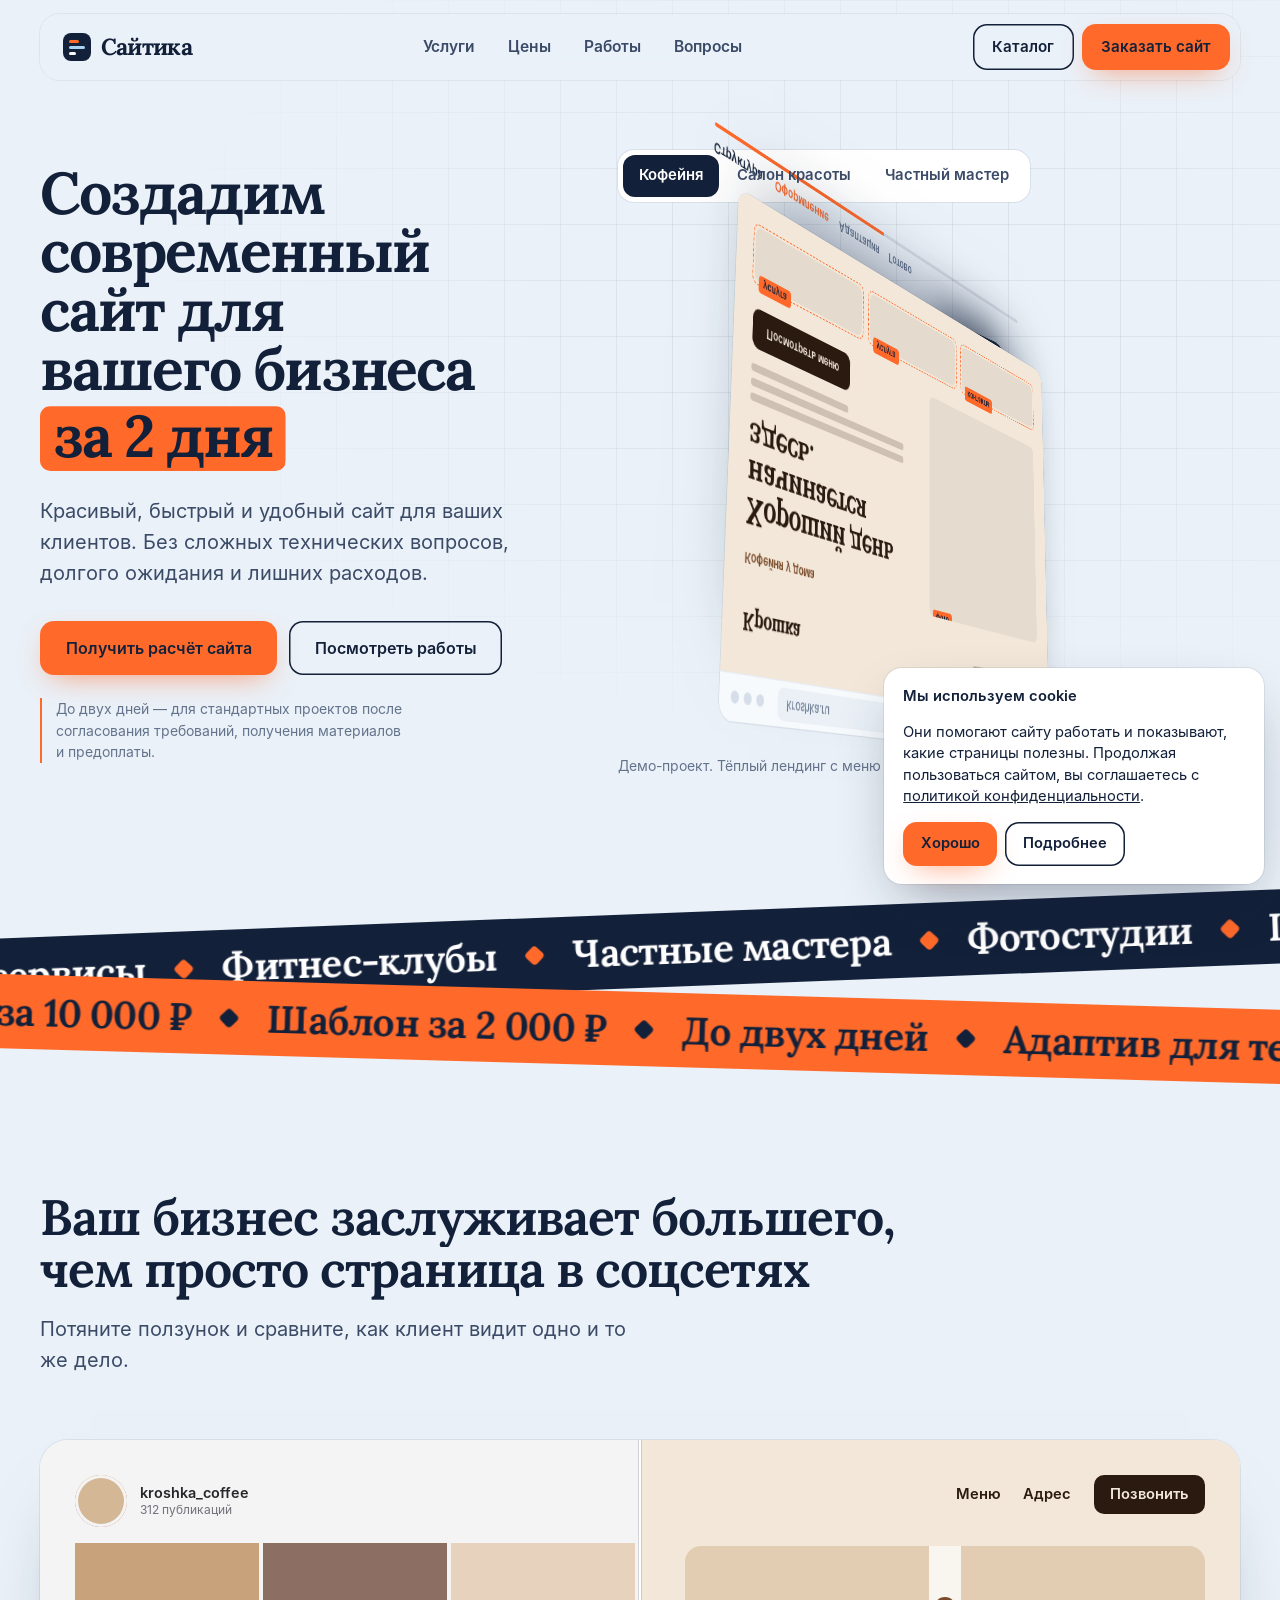
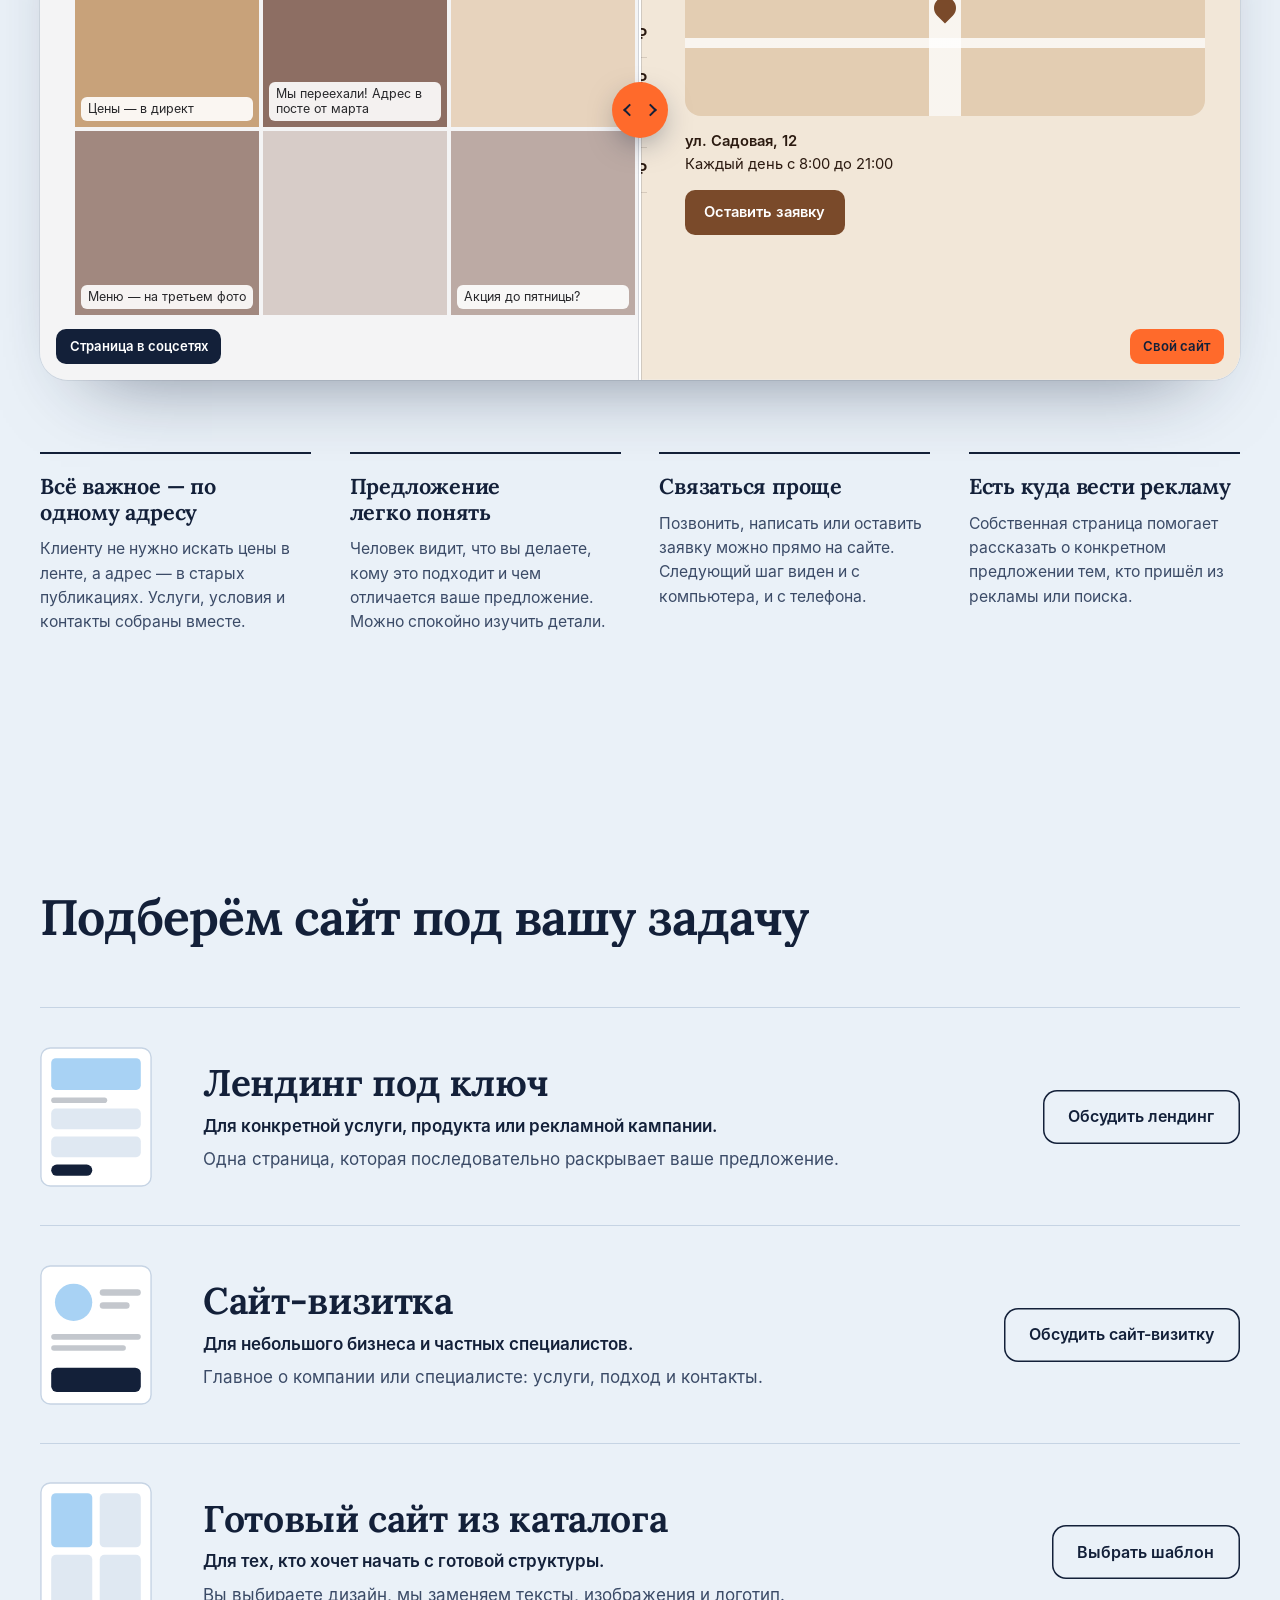
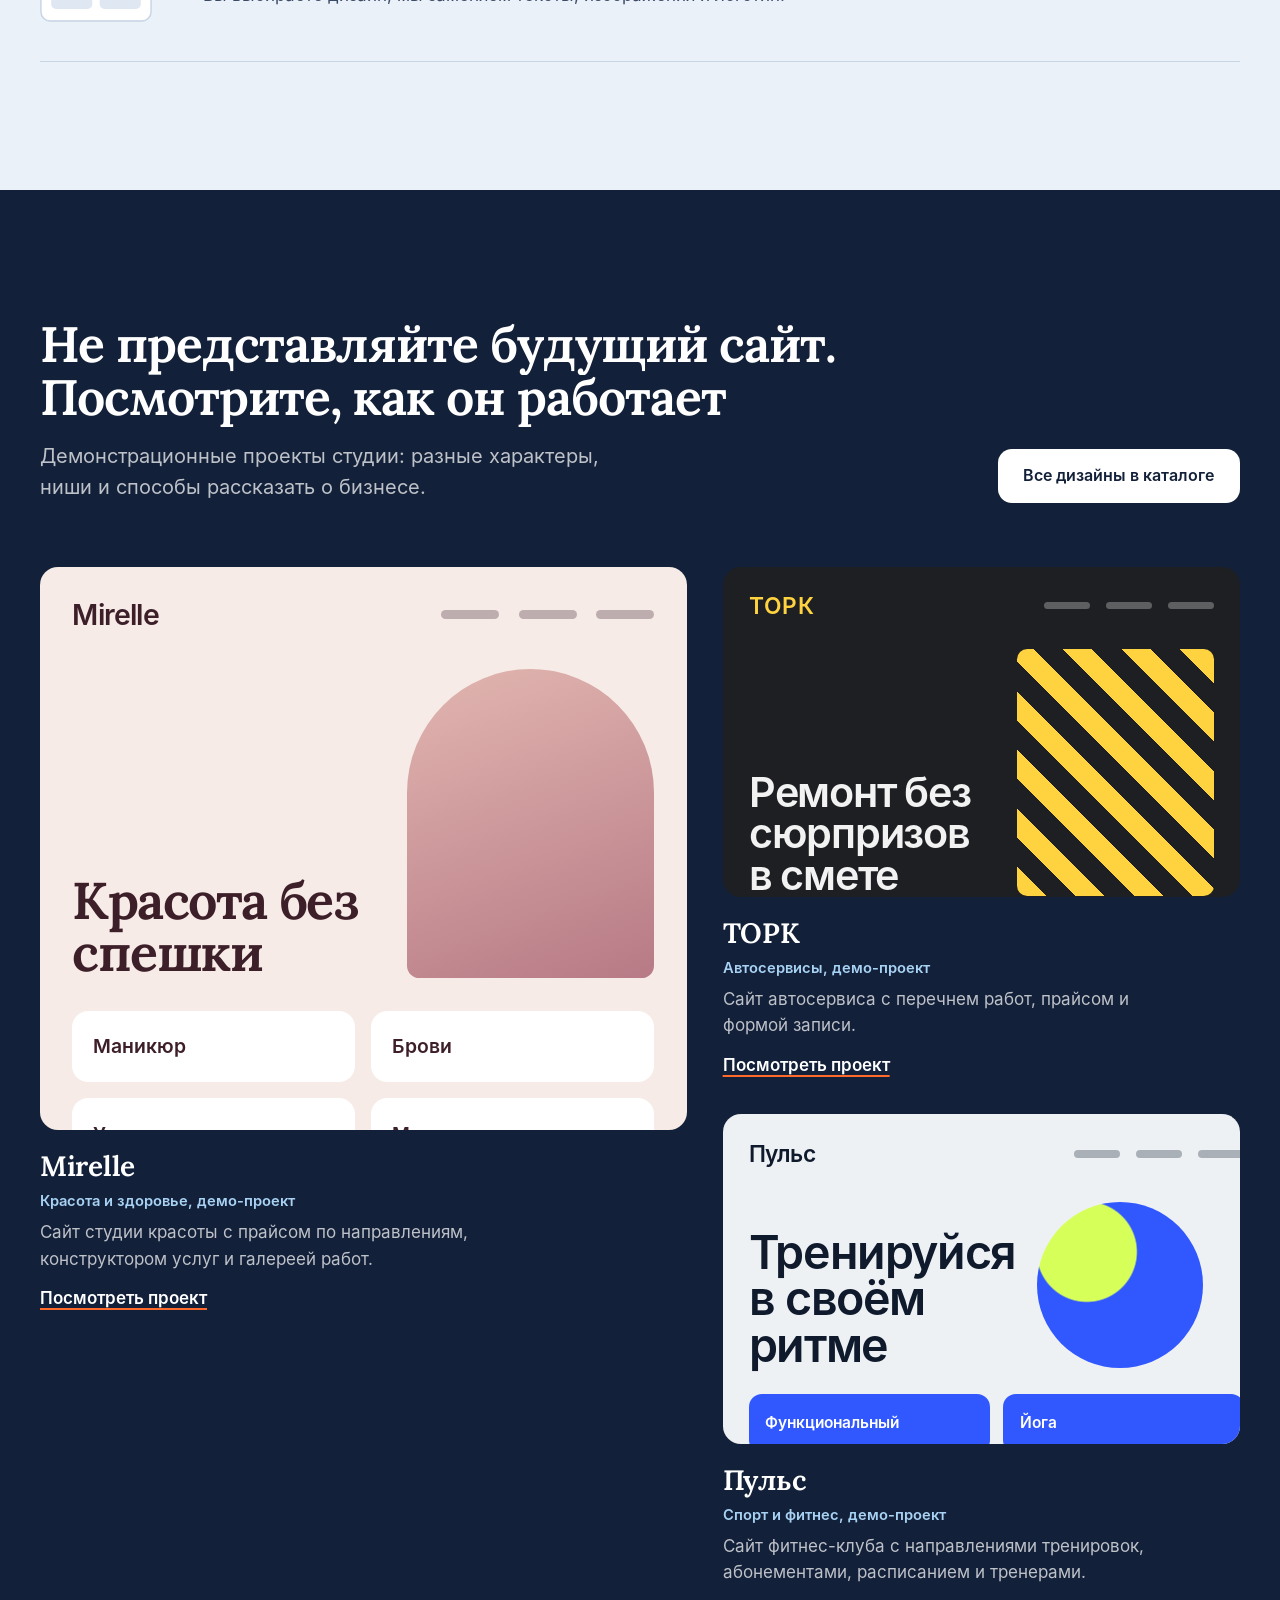
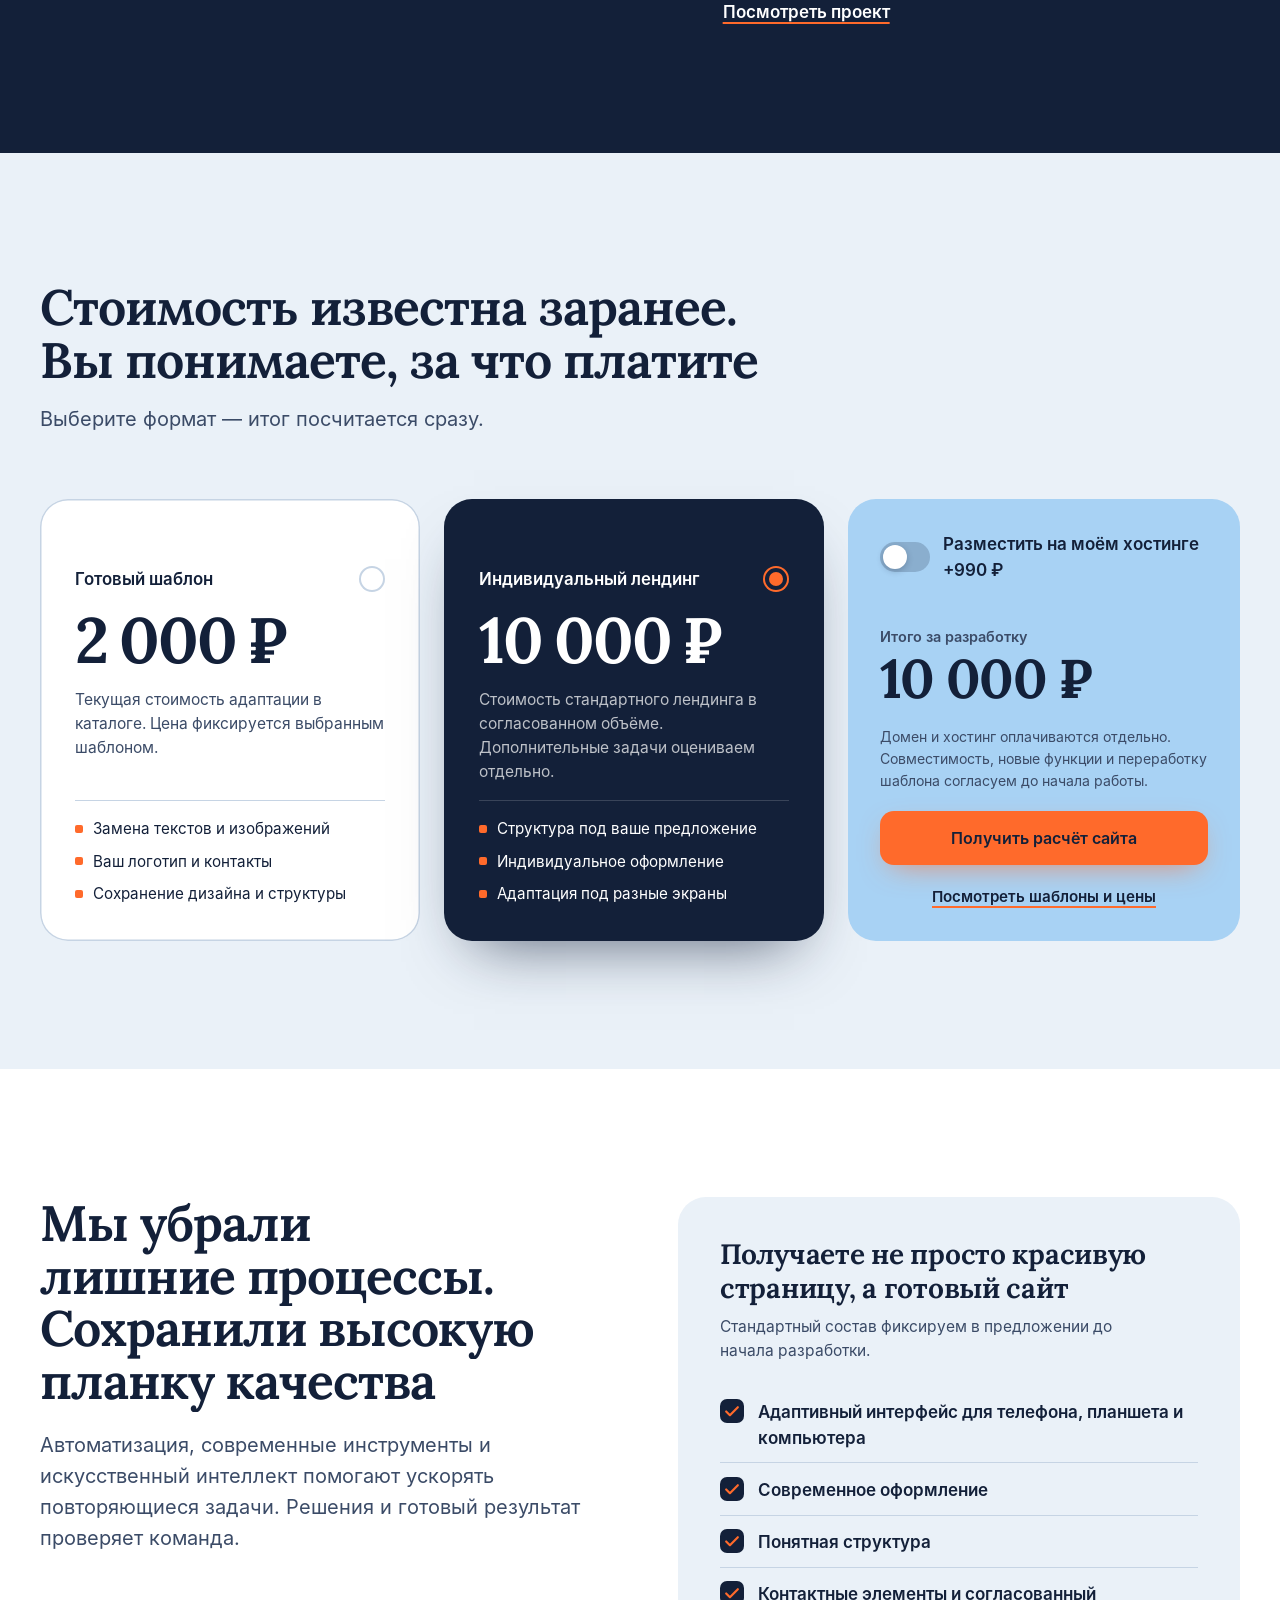
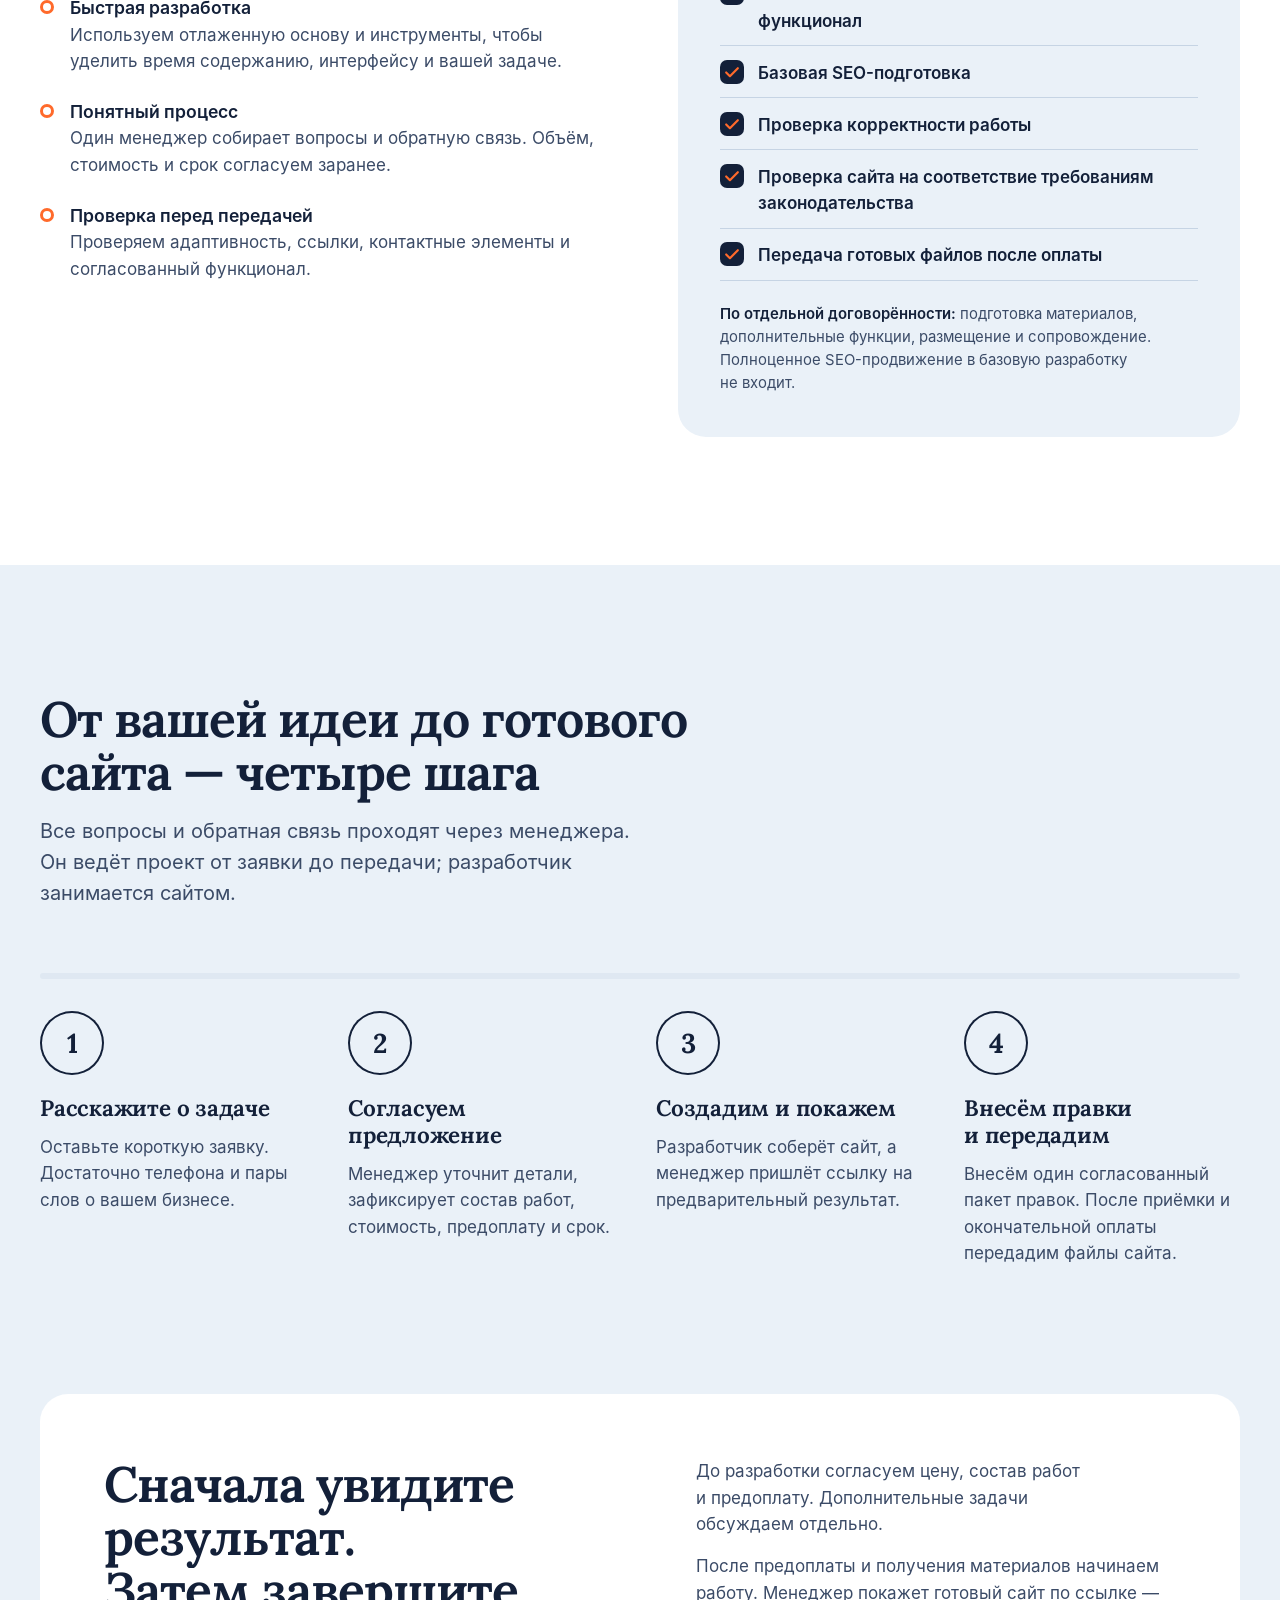
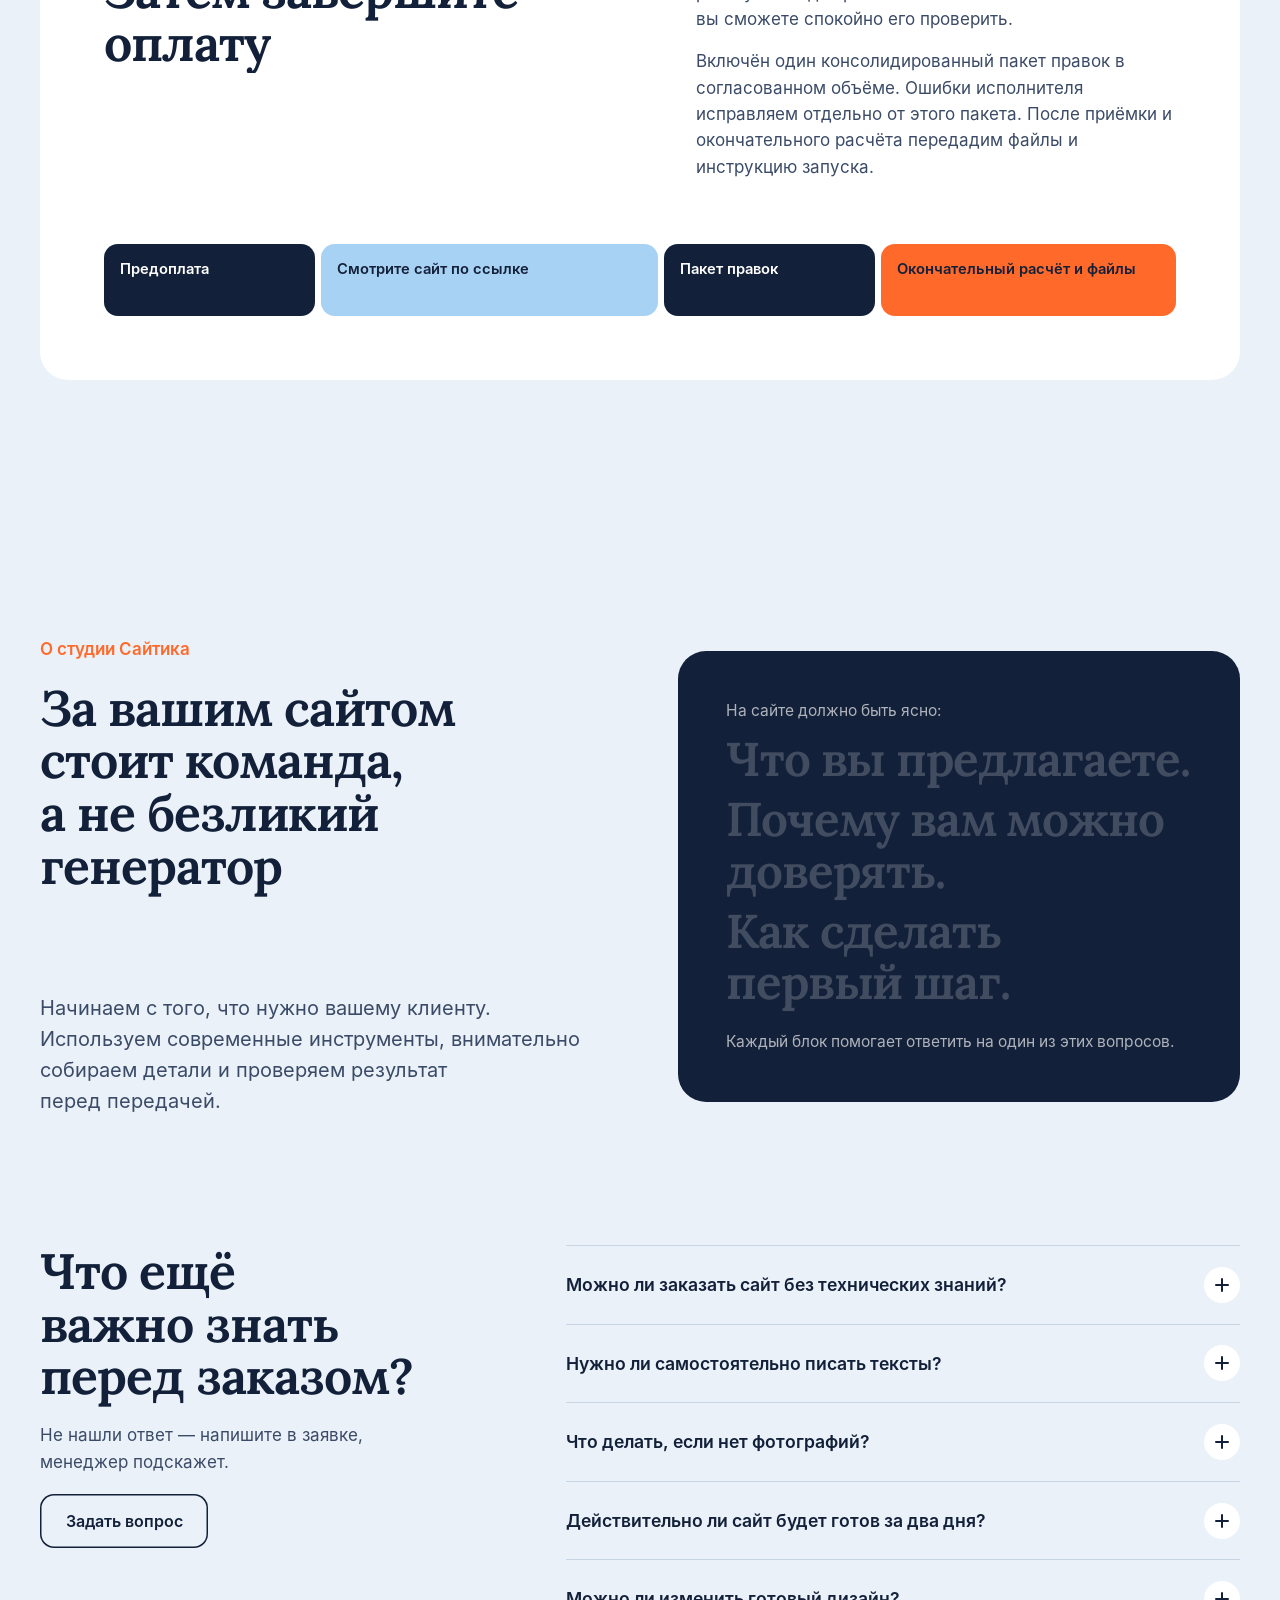
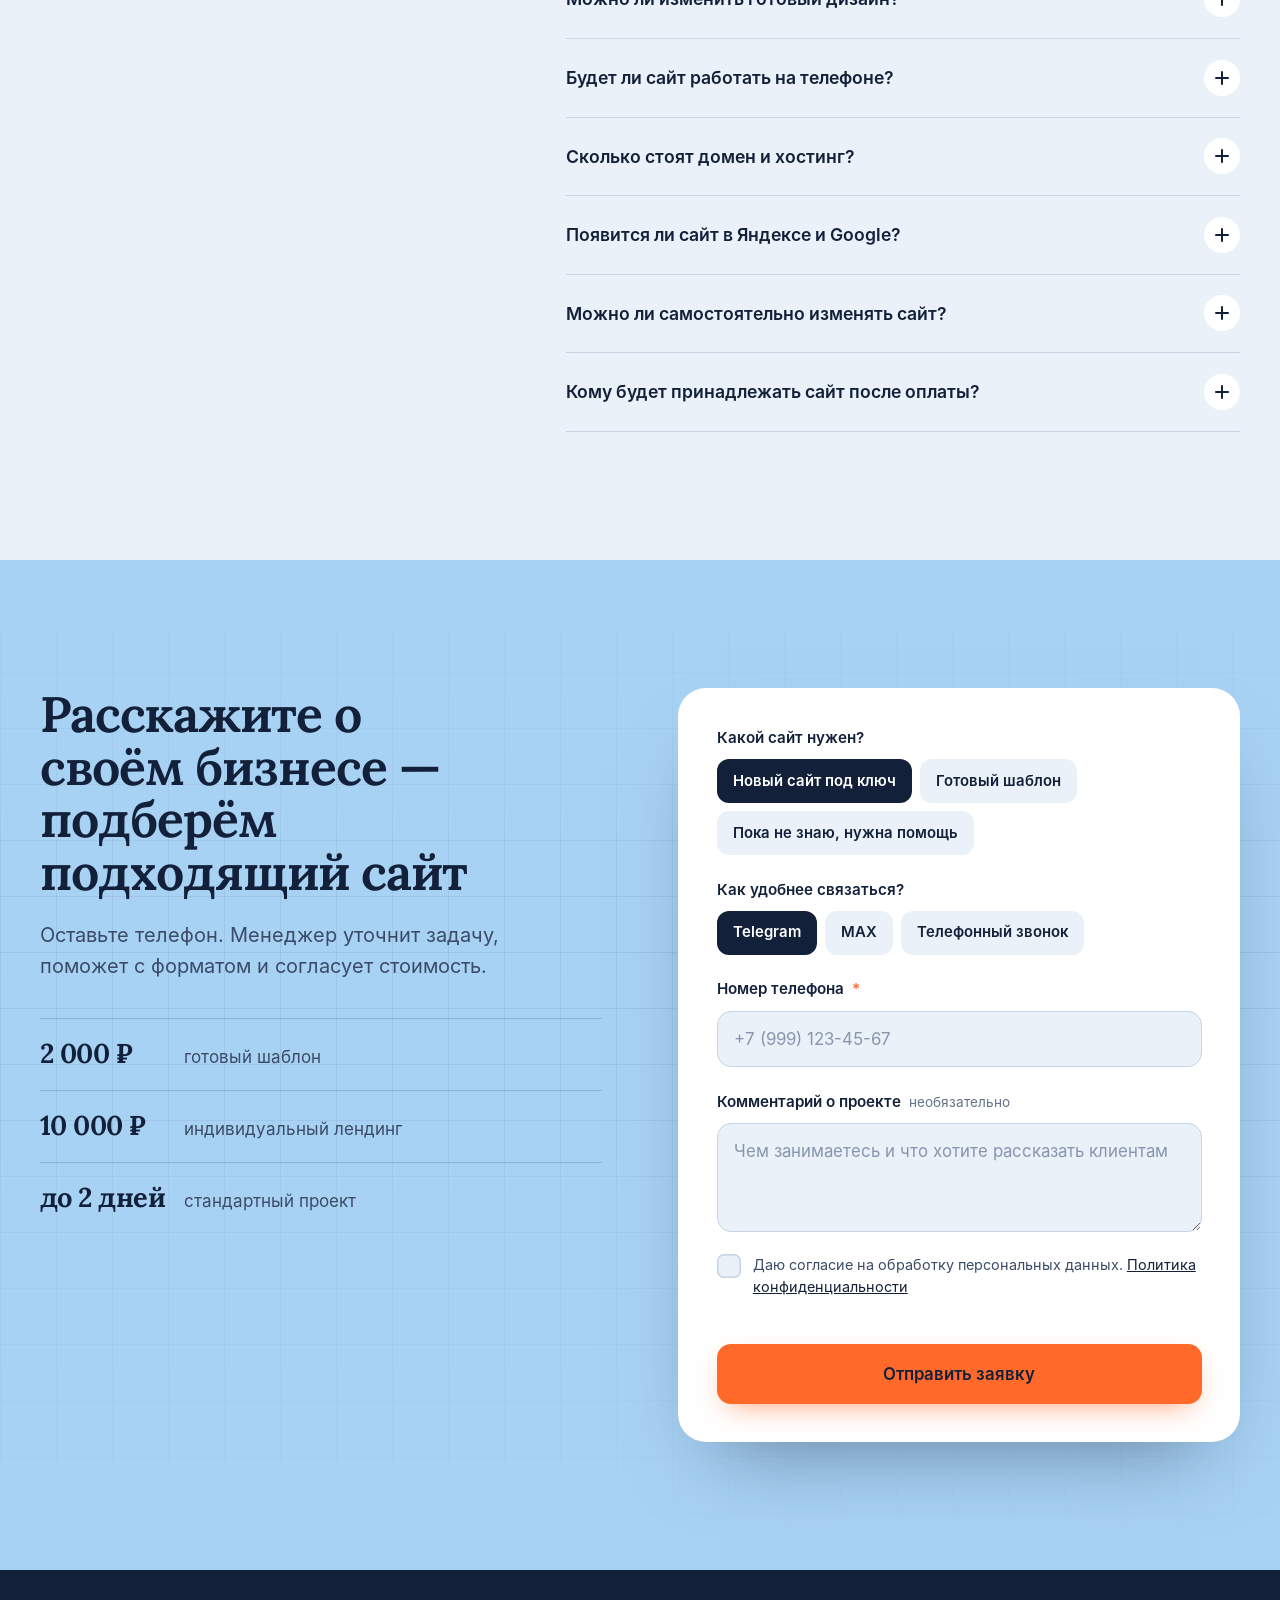
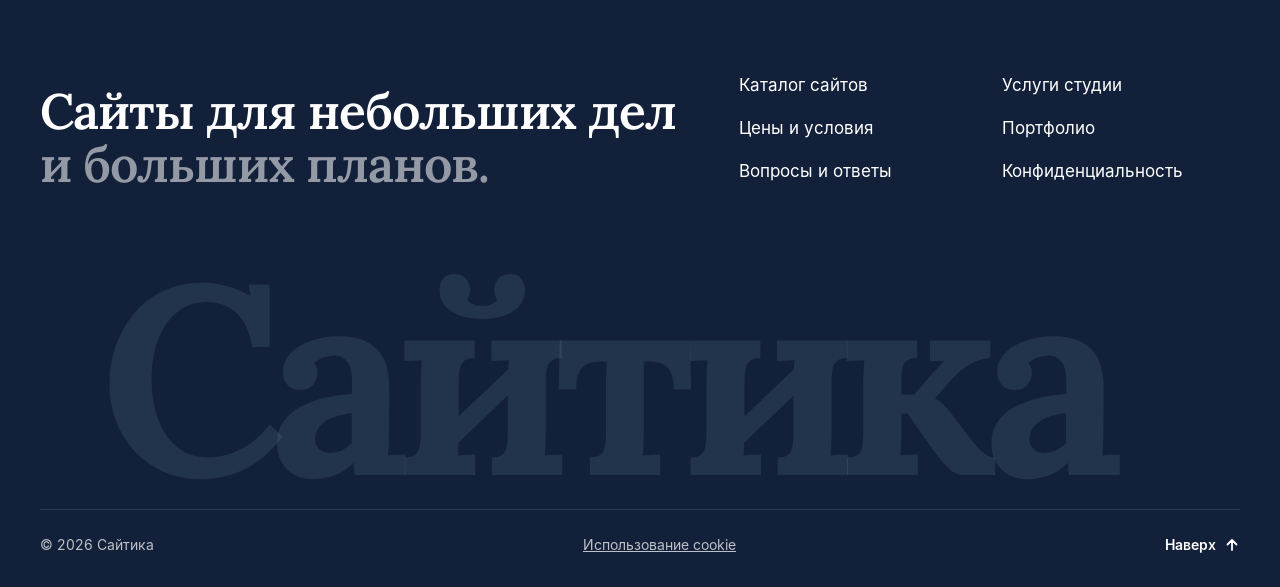
==== commit 00be25ea: "Анимации: вступление, свой курсор, параллакс, 3D-наклон, бегущая лента Co-Authored-By: Claude Opus 5" ====
--- a/index.html
+++ b/index.html
@@ -13,10 +13,32 @@
   <link rel="preload" href="assets/fonts/lora-var.woff" as="font" type="font/woff" crossorigin>
   <link rel="preload" href="assets/fonts/inter-400.woff" as="font" type="font/woff" crossorigin>
   <link rel="stylesheet" href="style.css">
-  <script>document.documentElement.classList.add('js')</script>
+  <script>
+    (function (d) {
+      d.classList.add('js');
+      if (!window.matchMedia('(prefers-reduced-motion: reduce)').matches) d.classList.add('is-intro');
+    })(document.documentElement);
+  </script>
 </head>
 <body>
   <a class="skip-link" href="#main">К содержимому</a>
+
+  <!-- Вступительная анимация (только главная) -->
+  <div class="intro" data-intro aria-hidden="true">
+    <div class="intro__panel"></div>
+    <div class="intro__panel"></div>
+    <div class="intro__panel"></div>
+    <div class="intro__panel"></div>
+    <div class="intro__content">
+      <div class="intro__logo">
+        <i></i><i></i><i></i>
+      </div>
+      <p class="intro__word"><span>Сайтика</span></p>
+      <p class="intro__status"><span data-intro-status>Собираем структуру</span></p>
+      <p class="intro__count"><span data-intro-count>0</span>%</p>
+      <div class="intro__bar"><i data-intro-bar></i></div>
+    </div>
+  </div>
 
   <!-- ===================== ШАПКА ===================== -->
   <header class="header" data-header>
@@ -62,8 +84,17 @@
     <!-- ===================== ПЕРВЫЙ ЭКРАН ===================== -->
     <section class="hero" id="top">
       <div class="hero__grid-bg" aria-hidden="true"></div>
+      <div class="hero__spot" aria-hidden="true"></div>
+      <div class="hero__decor" aria-hidden="true">
+        <span class="deco deco--ring" data-depth="1.6" data-parallax="-0.25"></span>
+        <span class="deco deco--plus" data-depth="2.4" data-parallax="-0.4"></span>
+        <span class="deco deco--plus deco--plus-2" data-depth="1.2" data-parallax="-0.15"></span>
+        <span class="deco deco--measure" data-depth="0.8" data-parallax="-0.3"><i></i><b>48 ч</b><i></i></span>
+        <span class="deco deco--dot" data-depth="3" data-parallax="-0.55"></span>
+        <span class="deco deco--square" data-depth="2" data-parallax="-0.35"></span>
+      </div>
       <div class="wrap hero__inner">
-        <div class="hero__copy">
+        <div class="hero__copy" data-parallax="0.12">
           <h1 class="hero__title" data-split>
             <span class="line"><span>Создадим современный сайт для&nbsp;вашего бизнеса</span></span>
             <span class="line"><span>за&nbsp;2&nbsp;дня</span></span>
@@ -77,7 +108,7 @@
         </div>
 
         <!-- Живая сборка демо-сайта -->
-        <div class="stage" data-stage data-niche="coffee" data-reveal style="--d:2">
+        <div class="stage" data-stage data-niche="coffee" data-reveal style="--d:2" data-tilt-scene>
           <div class="stage__tabs" role="tablist" aria-label="Пример сайта для ниши">
             <button class="stage__tab" type="button" role="tab" aria-selected="true" data-niche-btn="coffee">Кофейня</button>
             <button class="stage__tab" type="button" role="tab" aria-selected="false" data-niche-btn="beauty">Салон красоты</button>
@@ -141,6 +172,20 @@
       </div>
     </section>
 
+    <!-- ===================== БЕГУЩАЯ ЛЕНТА ===================== -->
+    <div class="ticker" aria-hidden="true" data-ticker>
+      <div class="ticker__row" data-ticker-row="1">
+        <div class="ticker__track">
+          <span>Кофейни</span><span>Салоны красоты</span><span>Автосервисы</span><span>Фитнес-клубы</span><span>Частные мастера</span><span>Фотостудии</span><span>Цветочные</span><span>Ремонт</span>
+        </div>
+      </div>
+      <div class="ticker__row ticker__row--alt" data-ticker-row="-1">
+        <div class="ticker__track">
+          <span>Лендинг за 10 000 ₽</span><span>Шаблон за 2 000 ₽</span><span>До двух дней</span><span>Адаптив для телефона</span><span>Форма заявки</span><span>Базовое SEO</span>
+        </div>
+      </div>
+    </div>
+
     <!-- ===================== ЗАЧЕМ САЙТ ===================== -->
     <section class="section why">
       <div class="wrap">
@@ -152,7 +197,7 @@
           <p data-reveal>Потяните ползунок и сравните, как клиент видит одно и то же дело.</p>
         </div>
 
-        <div class="compare" data-compare data-reveal>
+        <div class="compare" data-compare data-reveal data-cursor="Тяни">
           <div class="compare__layer compare__feed" aria-hidden="true">
             <div class="feed__head">
               <span class="feed__avatar"></span>
@@ -299,7 +344,7 @@
 
         <div class="projects__grid">
           <article class="project project--mirelle" data-reveal style="--d:0">
-            <a class="project__shot" href="catalog.html#mirelle" aria-label="Открыть проект Mirelle">
+            <a class="project__shot" data-cursor="Смотреть" data-tilt href="catalog.html#mirelle" aria-label="Открыть проект Mirelle">
               <span class="mock mock--mirelle" aria-hidden="true">
                 <span class="mock__nav"><b>Mirelle</b><i></i><i></i><i></i></span>
                 <span class="mock__hero"><b>Красота без спешки</b><i class="mock__pic"></i></span>
@@ -317,7 +362,7 @@
           </article>
 
           <article class="project project--tork" data-reveal style="--d:1">
-            <a class="project__shot" href="catalog.html#tork" aria-label="Открыть проект ТОРК">
+            <a class="project__shot" data-cursor="Смотреть" data-tilt href="catalog.html#tork" aria-label="Открыть проект ТОРК">
               <span class="mock mock--tork" aria-hidden="true">
                 <span class="mock__nav"><b>ТОРК</b><i></i><i></i><i></i></span>
                 <span class="mock__hero"><b>Ремонт без сюрпризов в смете</b><i class="mock__pic"></i></span>
@@ -335,7 +380,7 @@
           </article>
 
           <article class="project project--pulse" data-reveal style="--d:2">
-            <a class="project__shot" href="catalog.html#pulse" aria-label="Открыть проект Пульс">
+            <a class="project__shot" data-cursor="Смотреть" data-tilt href="catalog.html#pulse" aria-label="Открыть проект Пульс">
               <span class="mock mock--pulse" aria-hidden="true">
                 <span class="mock__nav"><b>Пульс</b><i></i><i></i><i></i></span>
                 <span class="mock__hero"><b>Тренируйся в своём ритме</b><i class="mock__pic"></i></span>
@@ -694,7 +739,7 @@
           <li><a href="privacy.html">Конфиденциальность</a></li>
         </ul>
       </div>
-      <div class="footer__word" aria-hidden="true">Сайтика</div>
+      <div class="footer__word" aria-hidden="true" data-parallax-x="0.25">Сайтика</div>
       <div class="footer__bottom">
         <span>© <span data-year>2026</span> Сайтика</span>
         <a href="privacy.html#cookie">Использование cookie</a>
@@ -722,6 +767,7 @@
   </div>
 
   <script src="assets/js/main.js" defer></script>
+  <script src="assets/js/effects.js" defer></script>
   <script src="assets/js/home.js" defer></script>
 </body>
 </html>
--- a/style.css
+++ b/style.css
@@ -9,4 +9,5 @@
 @import url("assets/css/layout.css");
 @import url("assets/css/home.css");
 @import url("assets/css/privacy.css");
+@import url("assets/css/effects.css");
 /* @import url("assets/css/services.css"); */
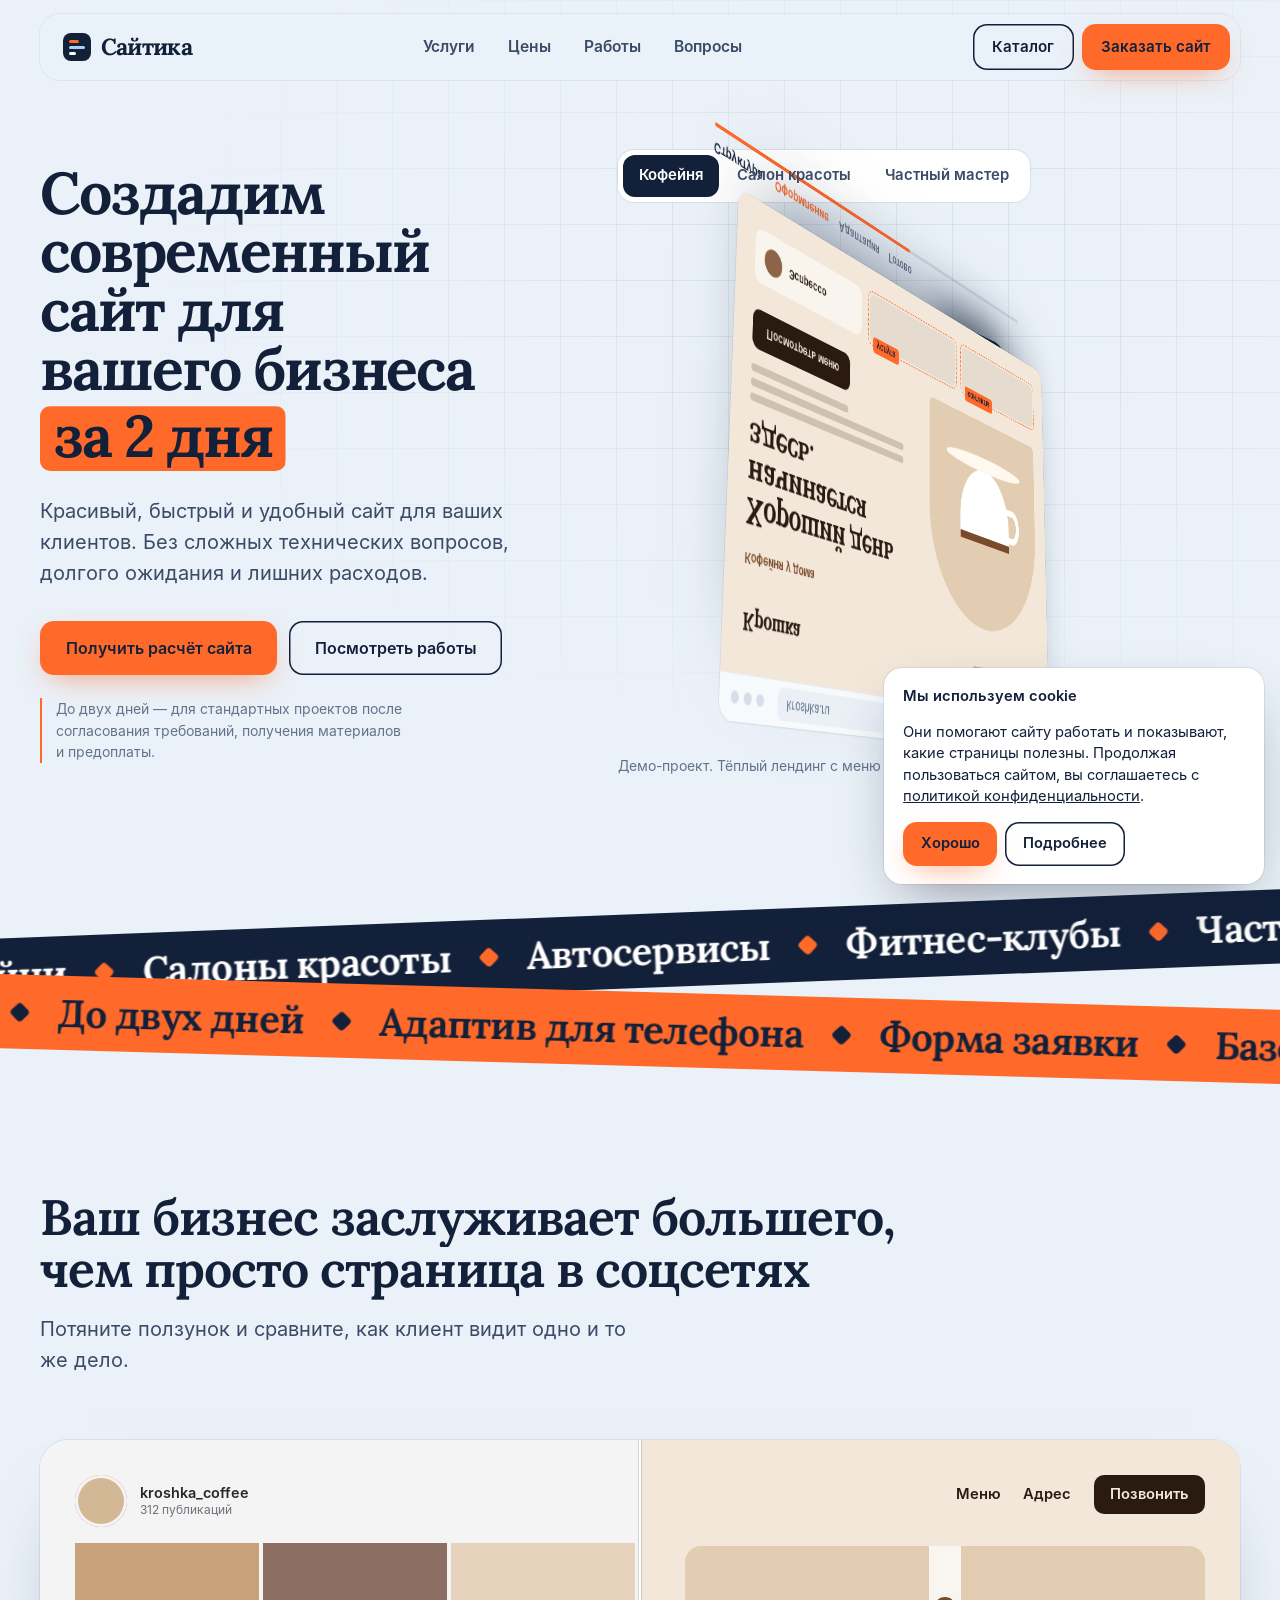
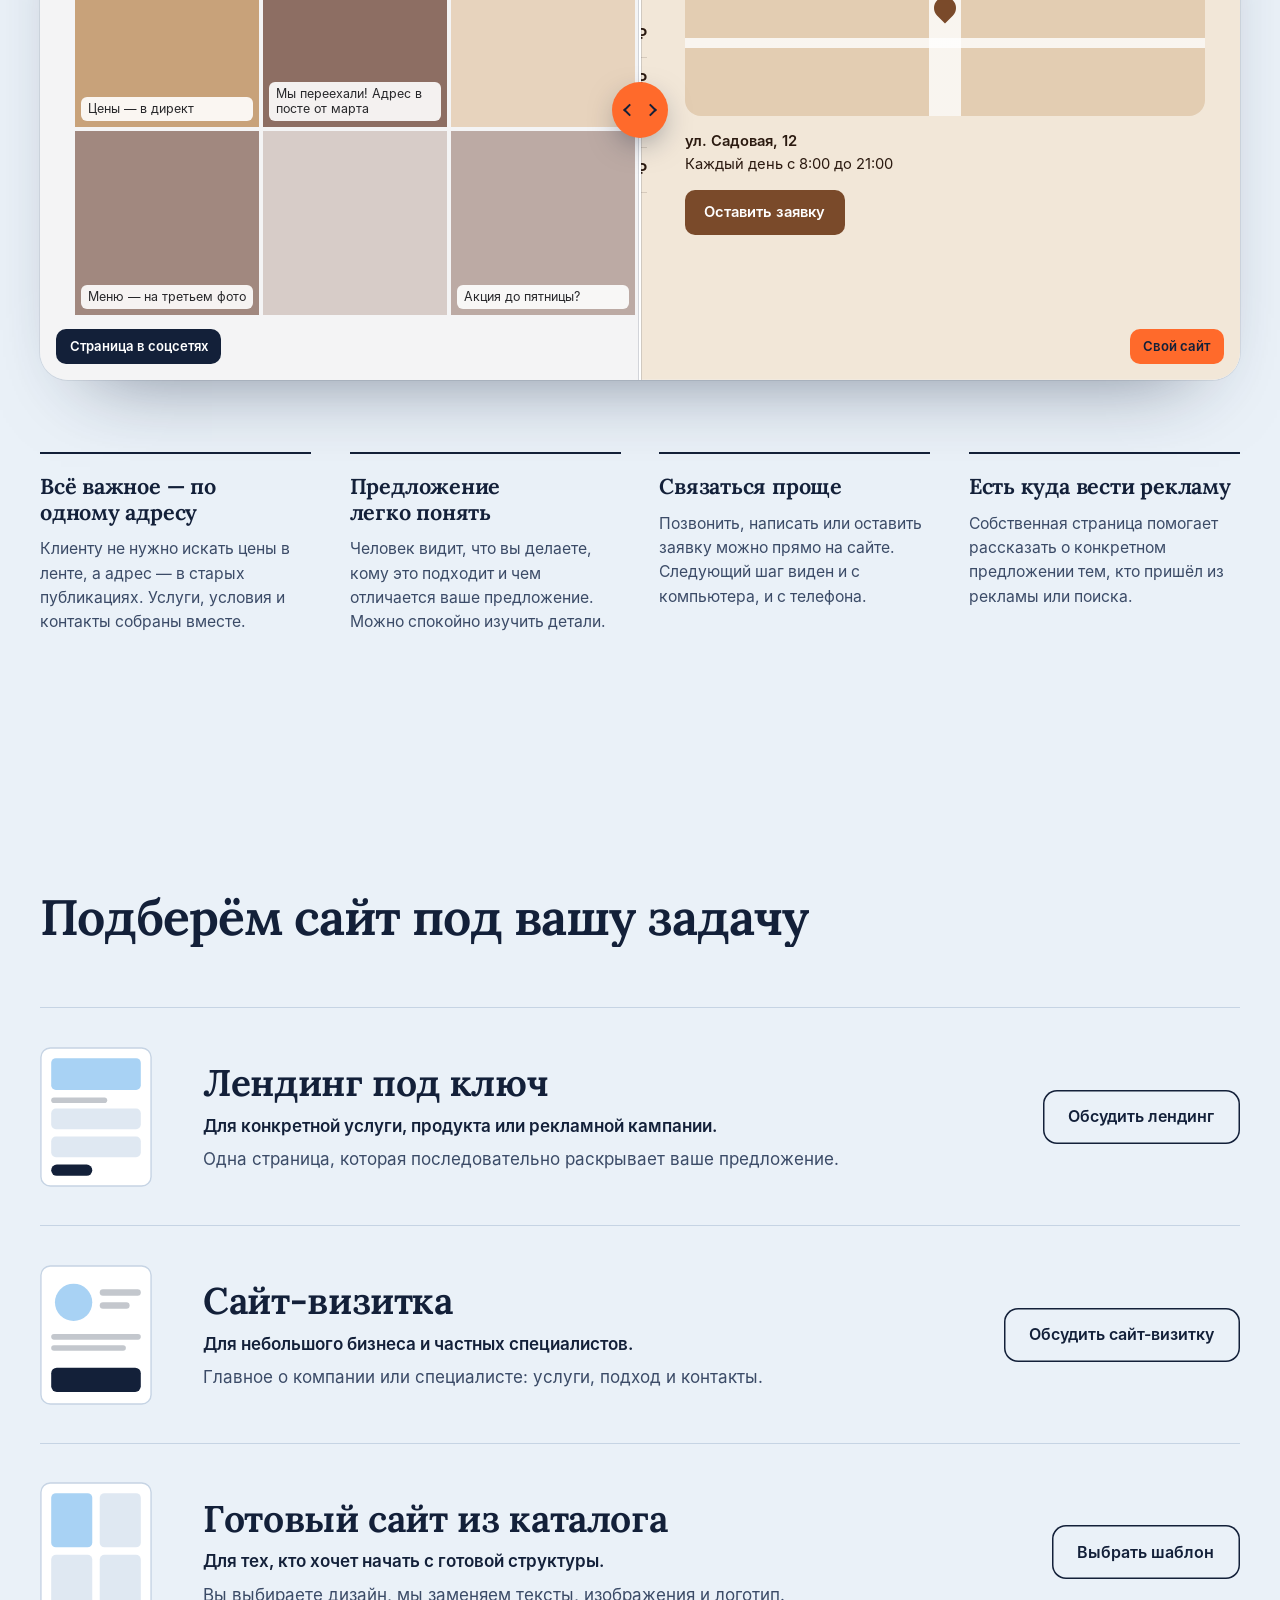
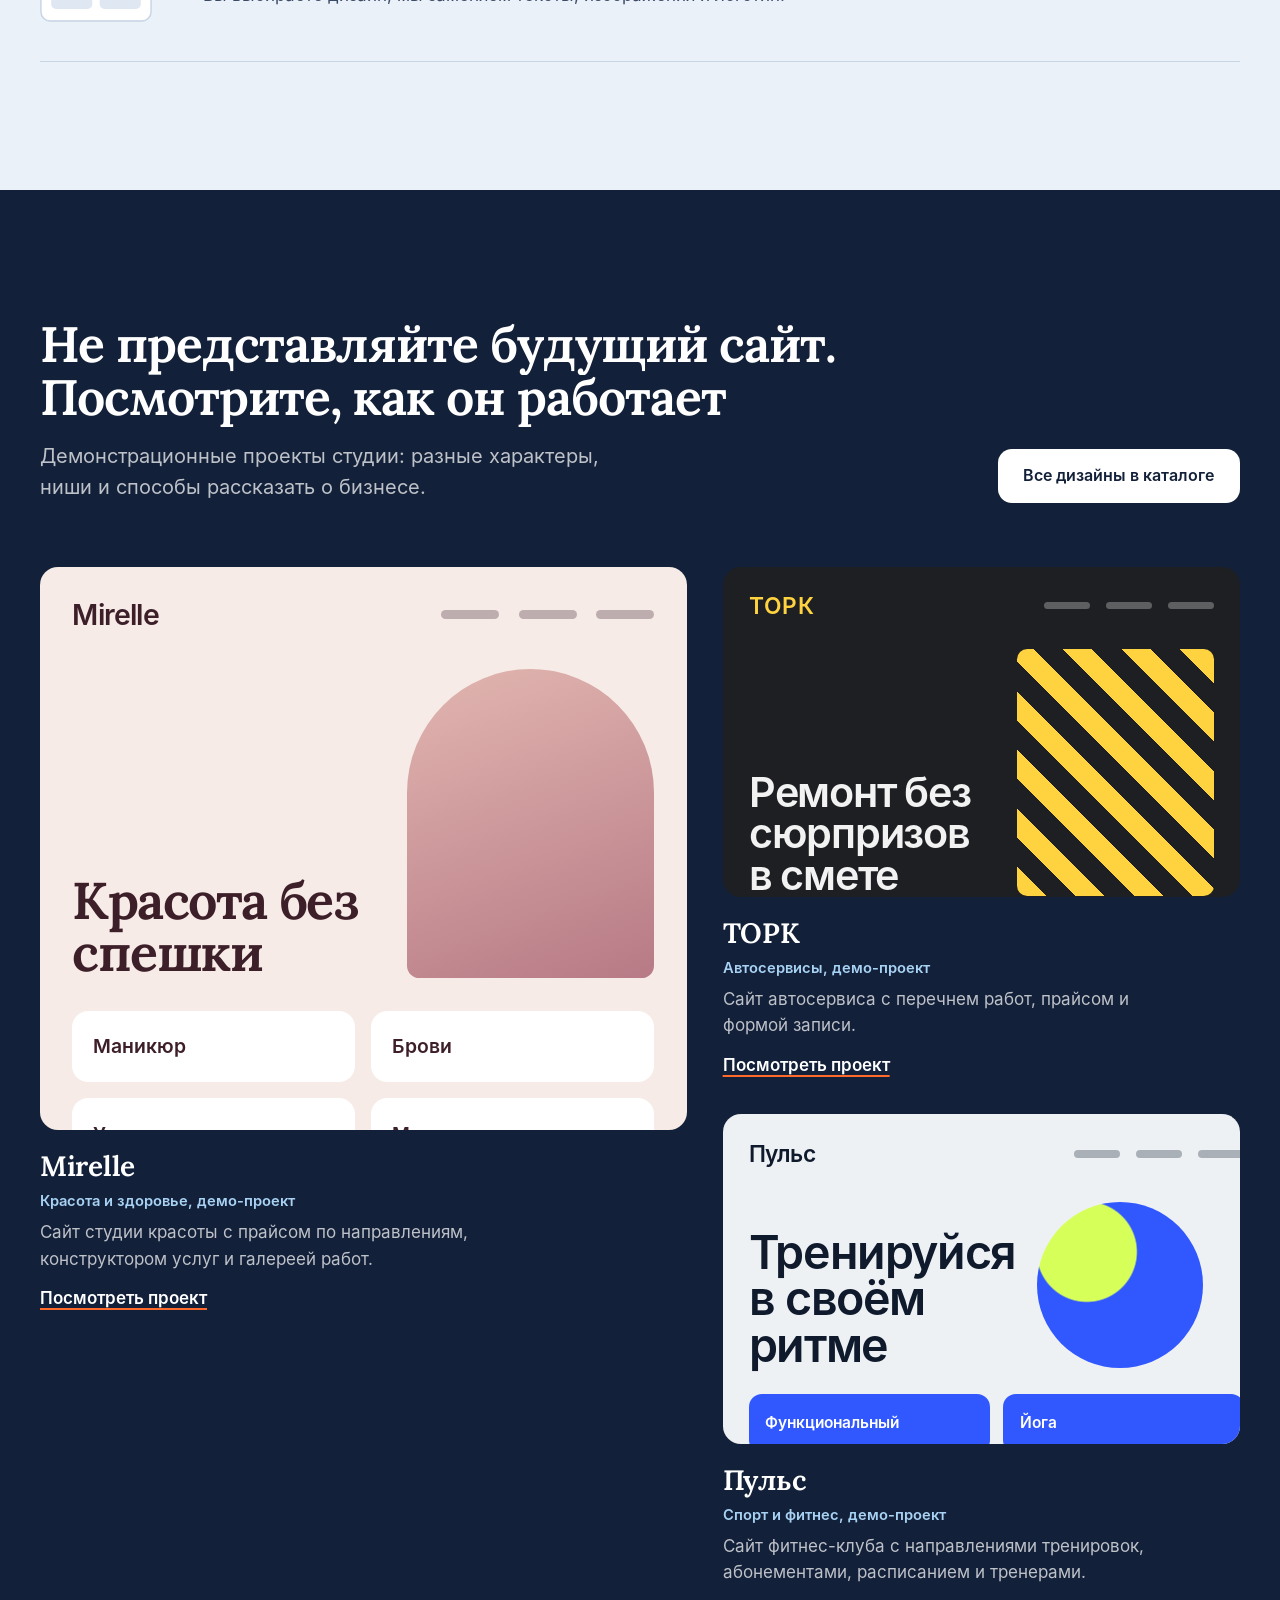
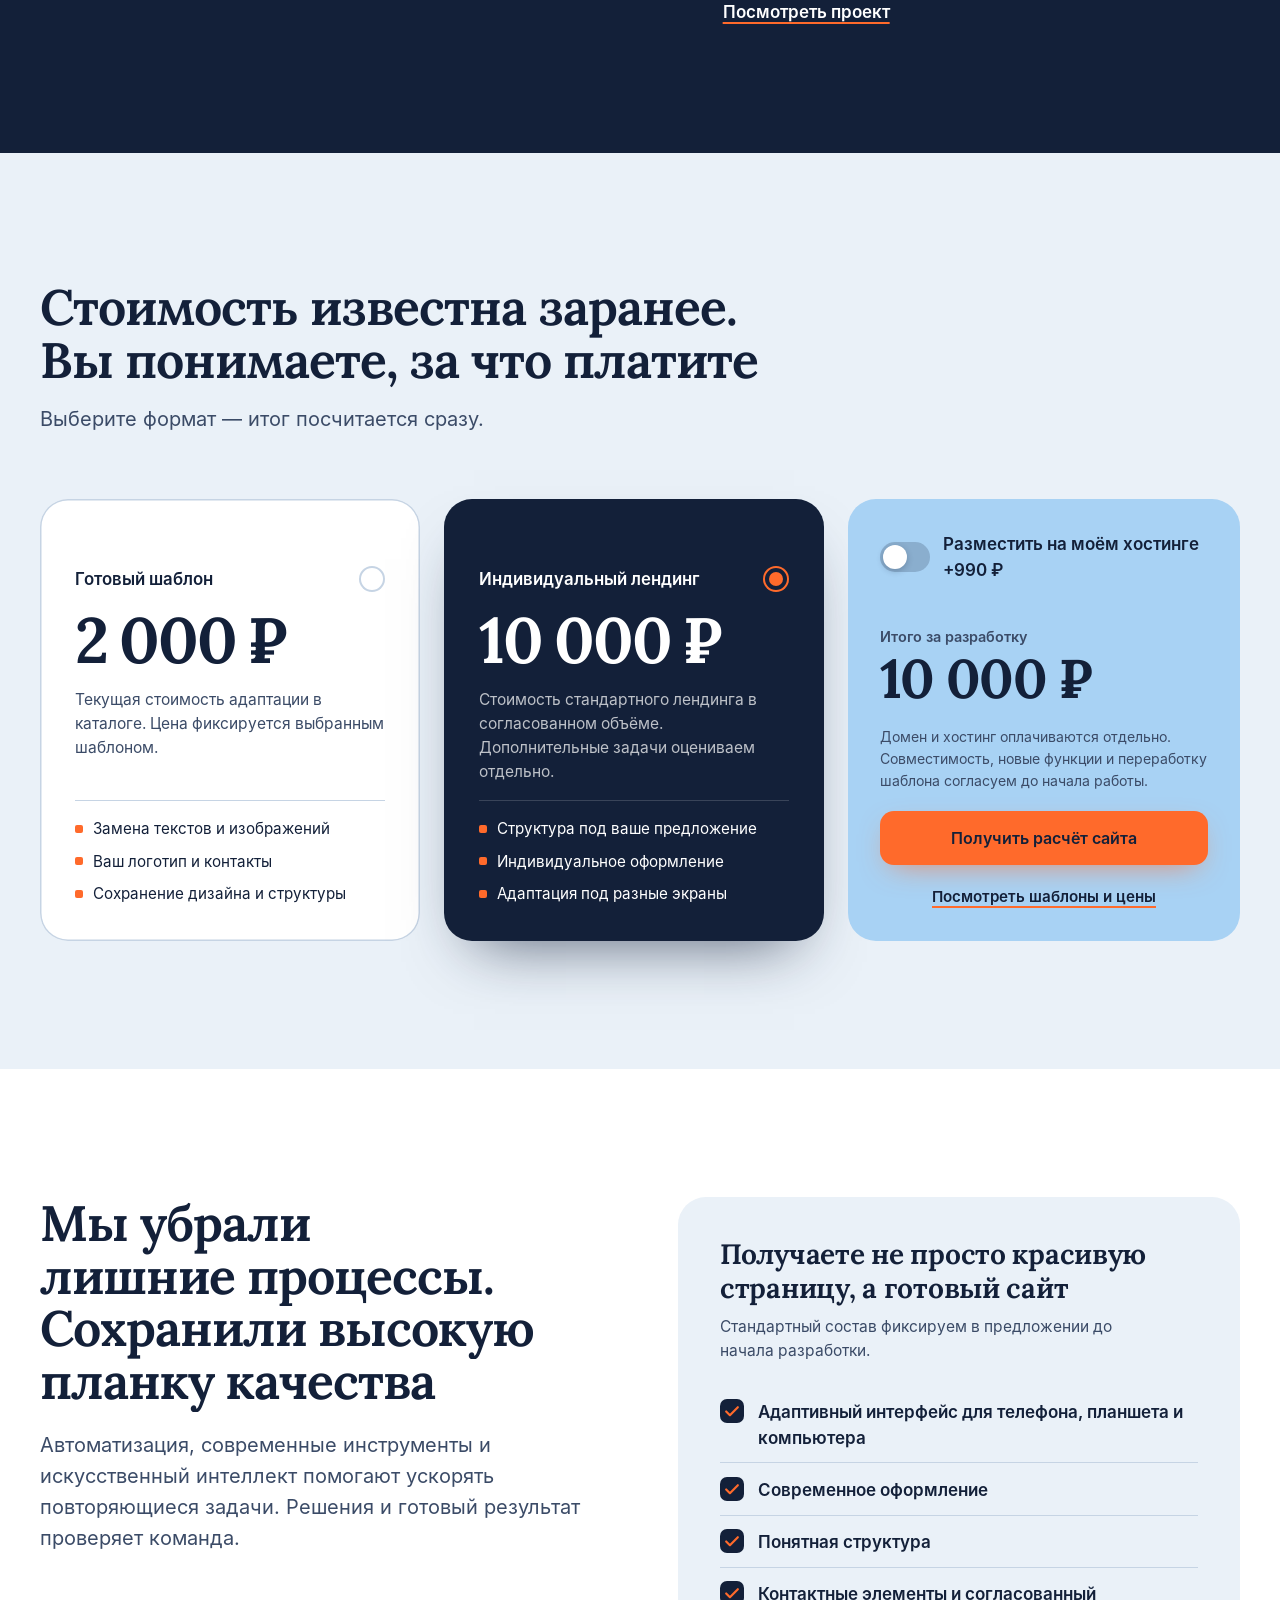
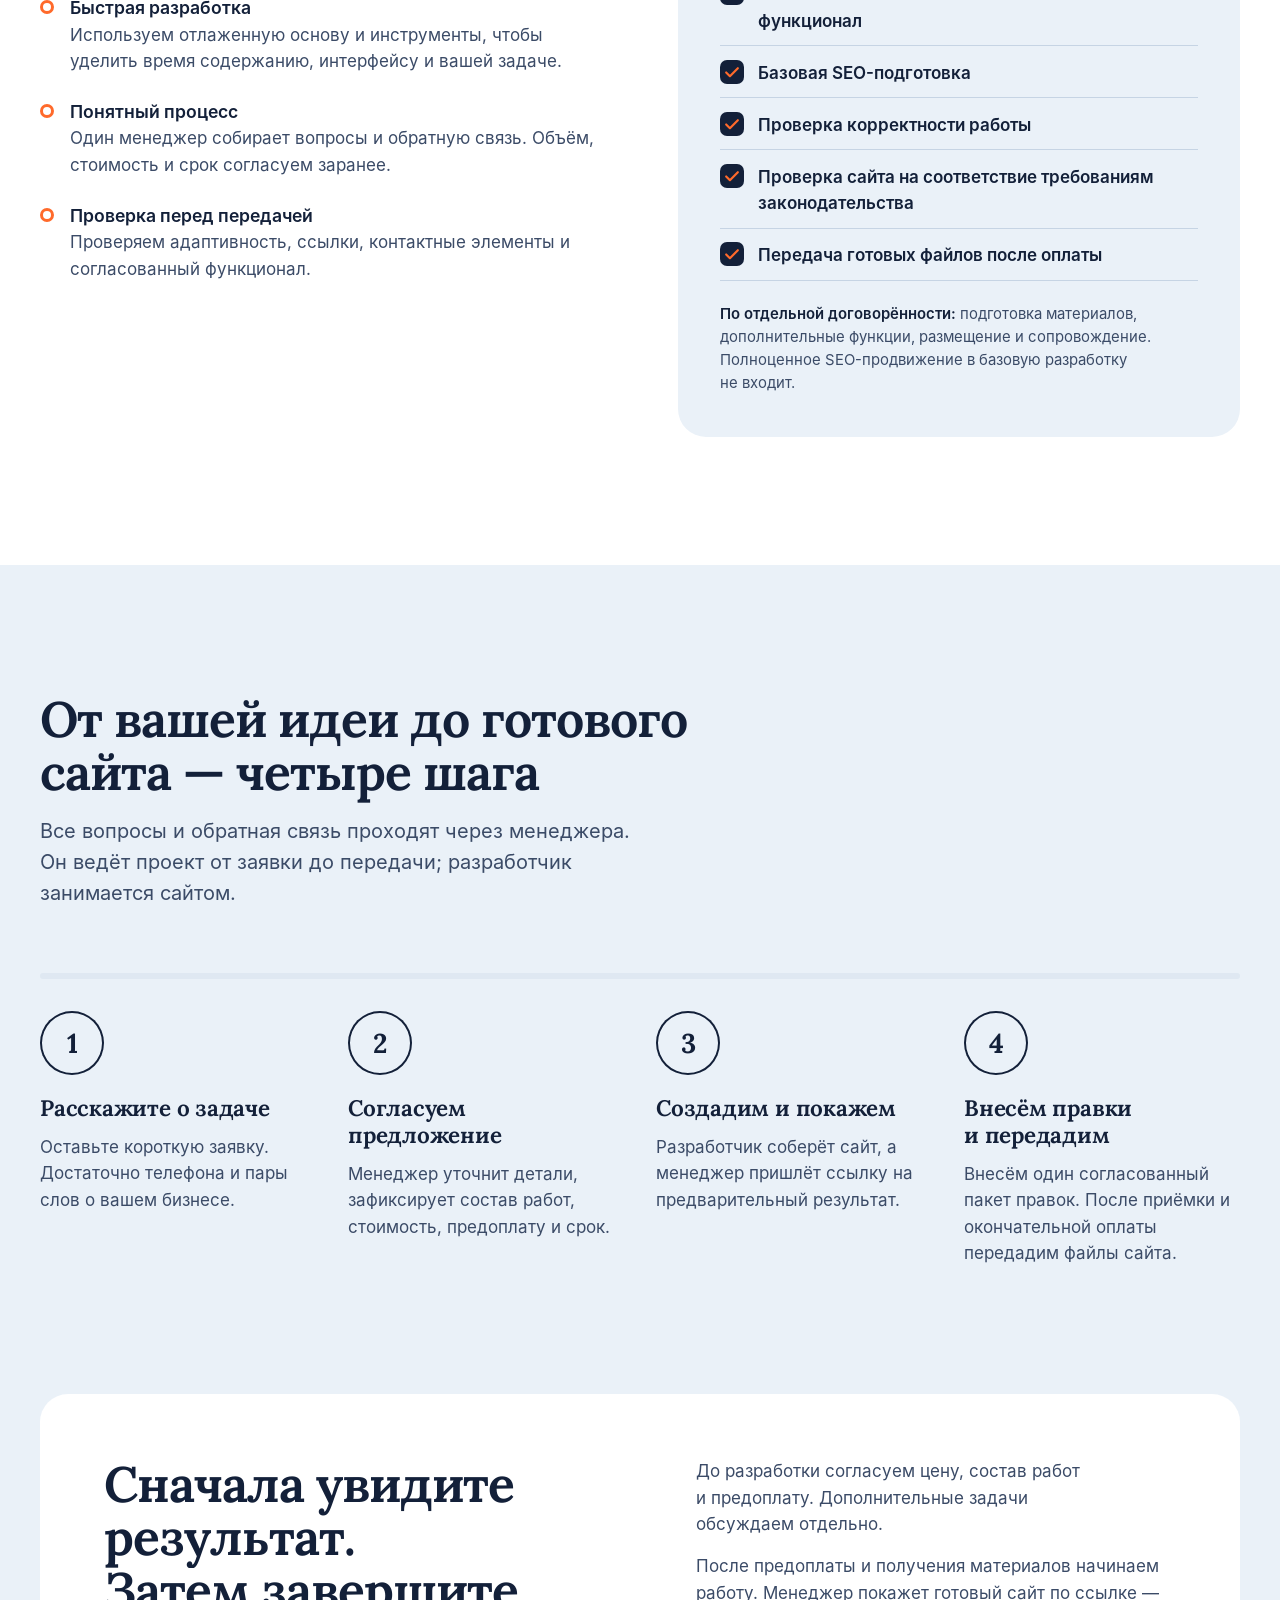
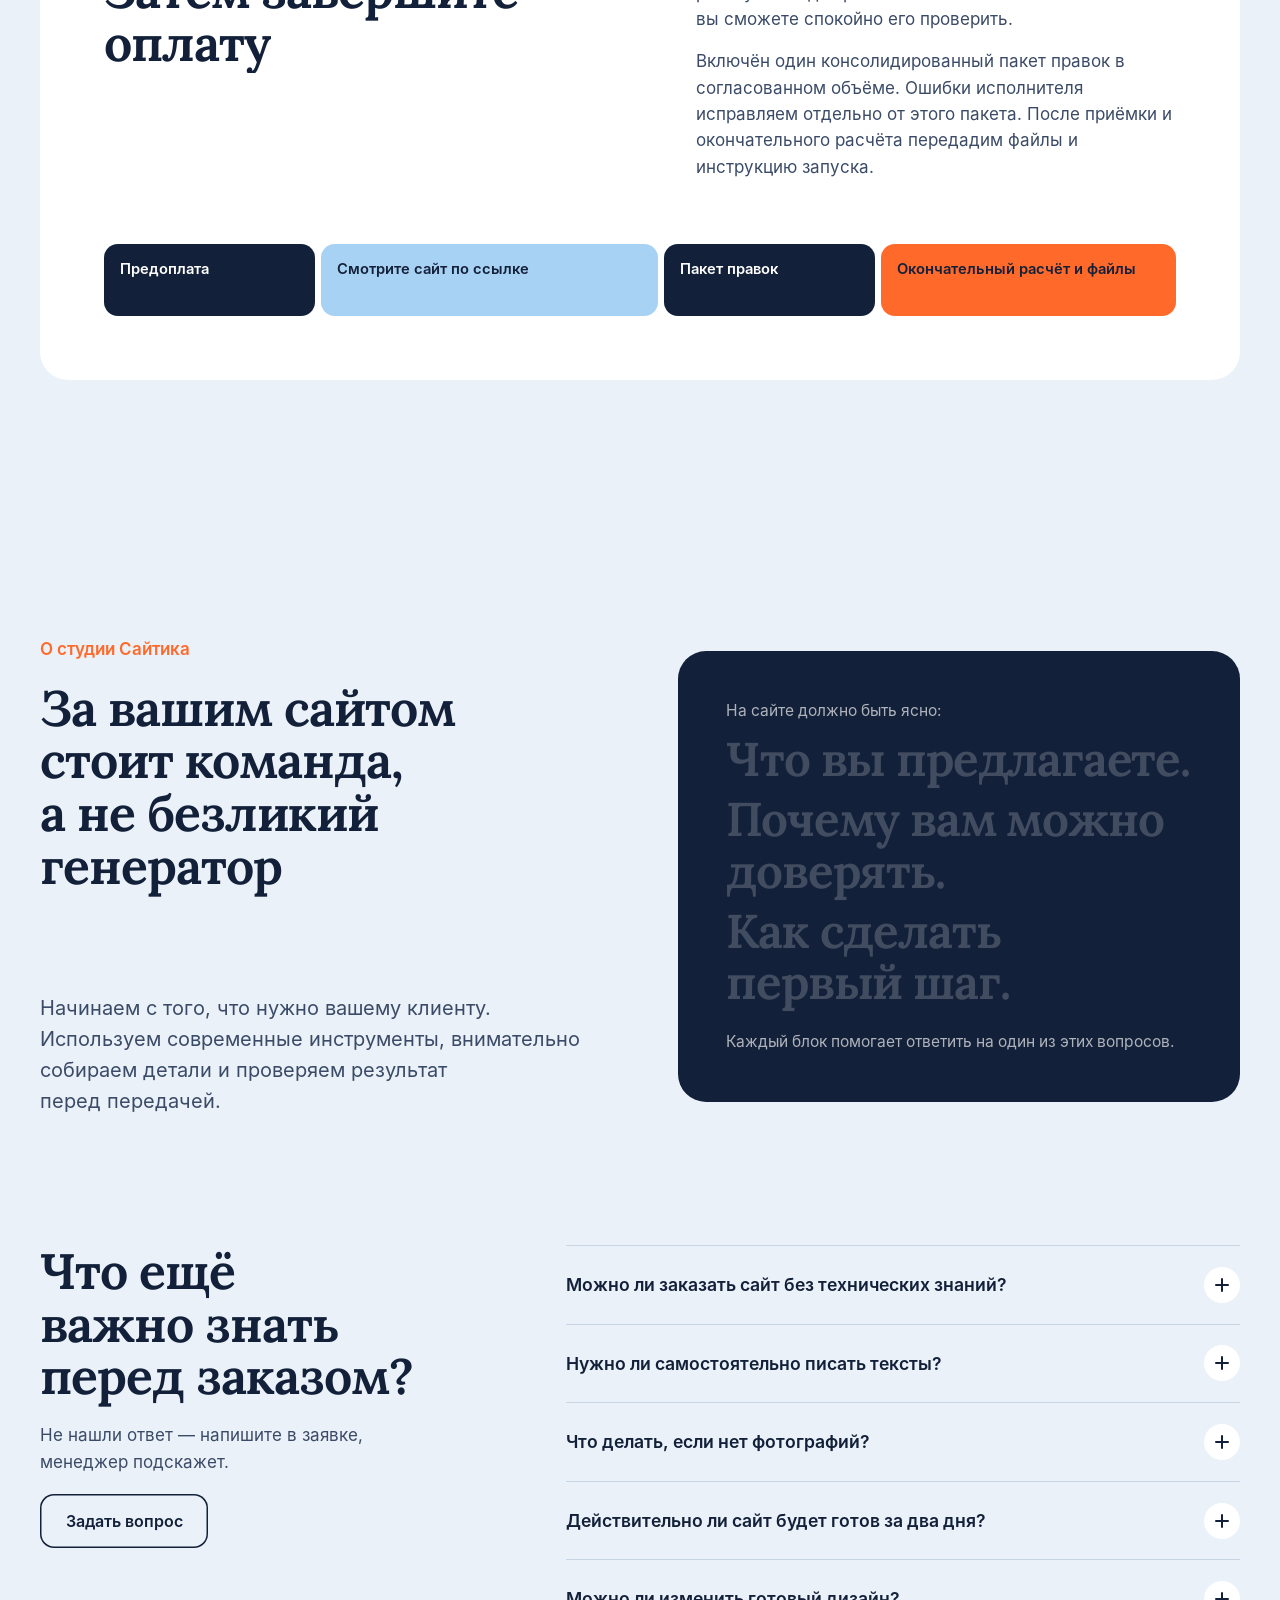
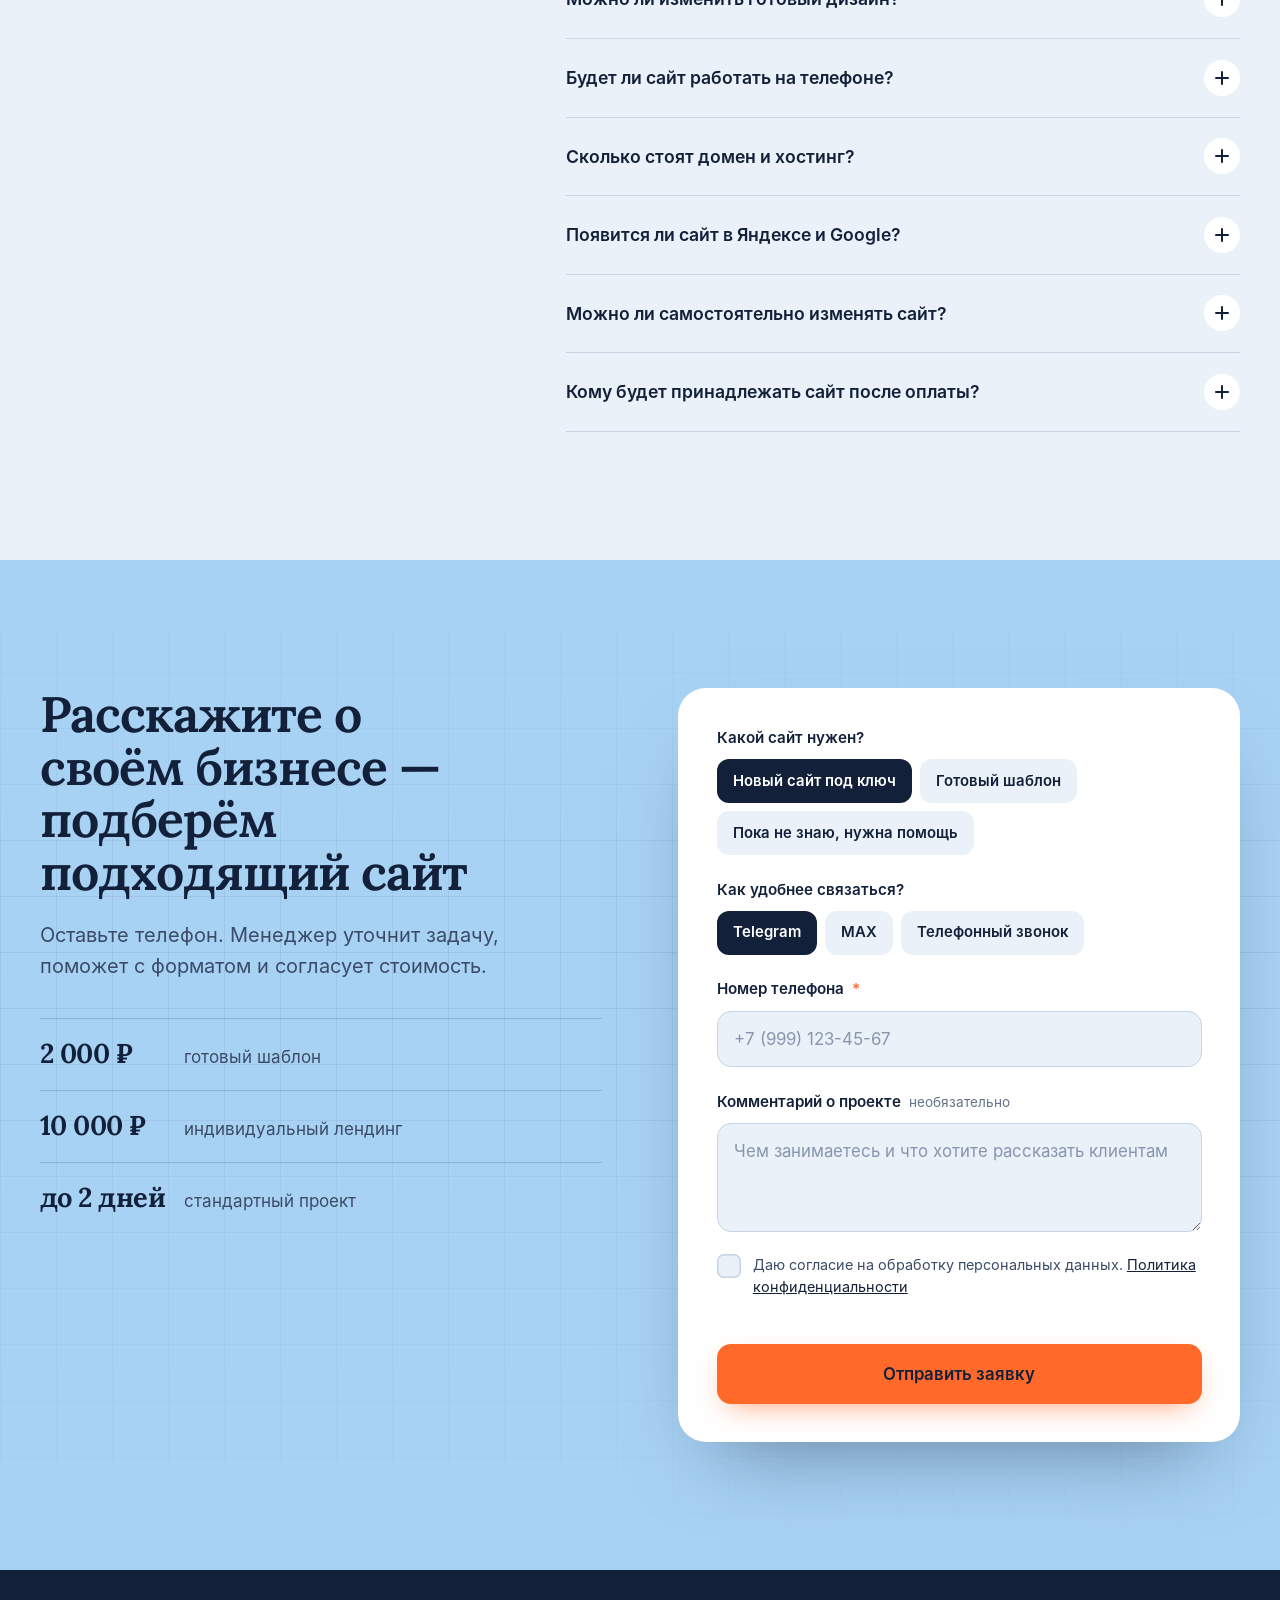
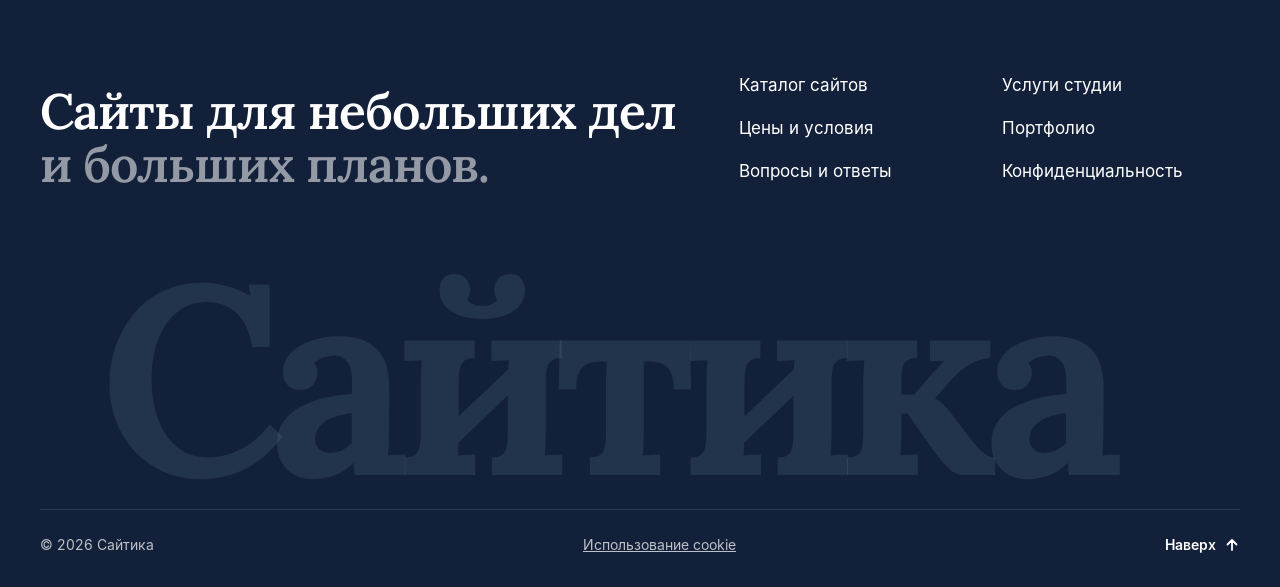
==== commit 35bf149e: "Страница каталога: фильтры, поиск, веер шаблонов, анимации; шапка всегда закреплена Co-Authored-By: " ====
--- a/index.html
+++ b/index.html
@@ -116,7 +116,7 @@
             <span class="stage__pill" aria-hidden="true"></span>
           </div>
 
-          <div class="stage__frame">
+          <div class="stage__frame" data-tilt-target>
             <div class="browser" aria-hidden="true">
               <div class="browser__bar">
                 <i></i><i></i><i></i>
@@ -322,7 +322,7 @@
               <p class="format__for">Для тех, кто хочет начать с готовой структуры.</p>
               <p>Вы выбираете дизайн, мы заменяем тексты, изображения и логотип.</p>
             </div>
-            <a class="btn btn--ghost format__cta" href="catalog.html">Выбрать шаблон</a>
+            <a class="btn btn--ghost format__cta" href="catalog.html#templates">Выбрать шаблон</a>
           </li>
         </ul>
       </div>
@@ -339,12 +339,12 @@
             </h2>
             <p data-reveal>Демонстрационные проекты студии: разные характеры, ниши и способы рассказать о бизнесе.</p>
           </div>
-          <a class="btn btn--light" href="catalog.html" data-reveal>Все дизайны в каталоге</a>
+          <a class="btn btn--light" href="catalog.html#templates" data-reveal>Все дизайны в каталоге</a>
         </div>
 
         <div class="projects__grid">
           <article class="project project--mirelle" data-reveal style="--d:0">
-            <a class="project__shot" data-cursor="Смотреть" data-tilt href="catalog.html#mirelle" aria-label="Открыть проект Mirelle">
+            <a class="project__shot" data-cursor="Смотреть" data-tilt href="template.html?slug=mirelle" aria-label="Открыть проект Mirelle">
               <span class="mock mock--mirelle" aria-hidden="true">
                 <span class="mock__nav"><b>Mirelle</b><i></i><i></i><i></i></span>
                 <span class="mock__hero"><b>Красота без спешки</b><i class="mock__pic"></i></span>
@@ -357,12 +357,12 @@
               <h3>Mirelle</h3>
               <p class="project__niche">Красота и здоровье, демо-проект</p>
               <p>Сайт студии красоты с прайсом по направлениям, конструктором услуг и галереей работ.</p>
-              <a class="link" href="catalog.html#mirelle">Посмотреть проект</a>
+              <a class="link" href="template.html?slug=mirelle">Посмотреть проект</a>
             </div>
           </article>
 
           <article class="project project--tork" data-reveal style="--d:1">
-            <a class="project__shot" data-cursor="Смотреть" data-tilt href="catalog.html#tork" aria-label="Открыть проект ТОРК">
+            <a class="project__shot" data-cursor="Смотреть" data-tilt href="template.html?slug=tork-one" aria-label="Открыть проект ТОРК">
               <span class="mock mock--tork" aria-hidden="true">
                 <span class="mock__nav"><b>ТОРК</b><i></i><i></i><i></i></span>
                 <span class="mock__hero"><b>Ремонт без сюрпризов в смете</b><i class="mock__pic"></i></span>
@@ -375,12 +375,12 @@
               <h3>ТОРК</h3>
               <p class="project__niche">Автосервисы, демо-проект</p>
               <p>Сайт автосервиса с перечнем работ, прайсом и формой записи.</p>
-              <a class="link" href="catalog.html#tork">Посмотреть проект</a>
+              <a class="link" href="template.html?slug=tork-one">Посмотреть проект</a>
             </div>
           </article>
 
           <article class="project project--pulse" data-reveal style="--d:2">
-            <a class="project__shot" data-cursor="Смотреть" data-tilt href="catalog.html#pulse" aria-label="Открыть проект Пульс">
+            <a class="project__shot" data-cursor="Смотреть" data-tilt href="template.html?slug=pulse-eight" aria-label="Открыть проект Пульс">
               <span class="mock mock--pulse" aria-hidden="true">
                 <span class="mock__nav"><b>Пульс</b><i></i><i></i><i></i></span>
                 <span class="mock__hero"><b>Тренируйся в своём ритме</b><i class="mock__pic"></i></span>
@@ -393,7 +393,7 @@
               <h3>Пульс</h3>
               <p class="project__niche">Спорт и фитнес, демо-проект</p>
               <p>Сайт фитнес-клуба с направлениями тренировок, абонементами, расписанием и тренерами.</p>
-              <a class="link" href="catalog.html#pulse">Посмотреть проект</a>
+              <a class="link" href="template.html?slug=pulse-eight">Посмотреть проект</a>
             </div>
           </article>
         </div>
--- a/style.css
+++ b/style.css
@@ -9,5 +9,6 @@
 @import url("assets/css/layout.css");
 @import url("assets/css/home.css");
 @import url("assets/css/privacy.css");
+@import url("assets/css/catalog.css");
 @import url("assets/css/effects.css");
 /* @import url("assets/css/services.css"); */
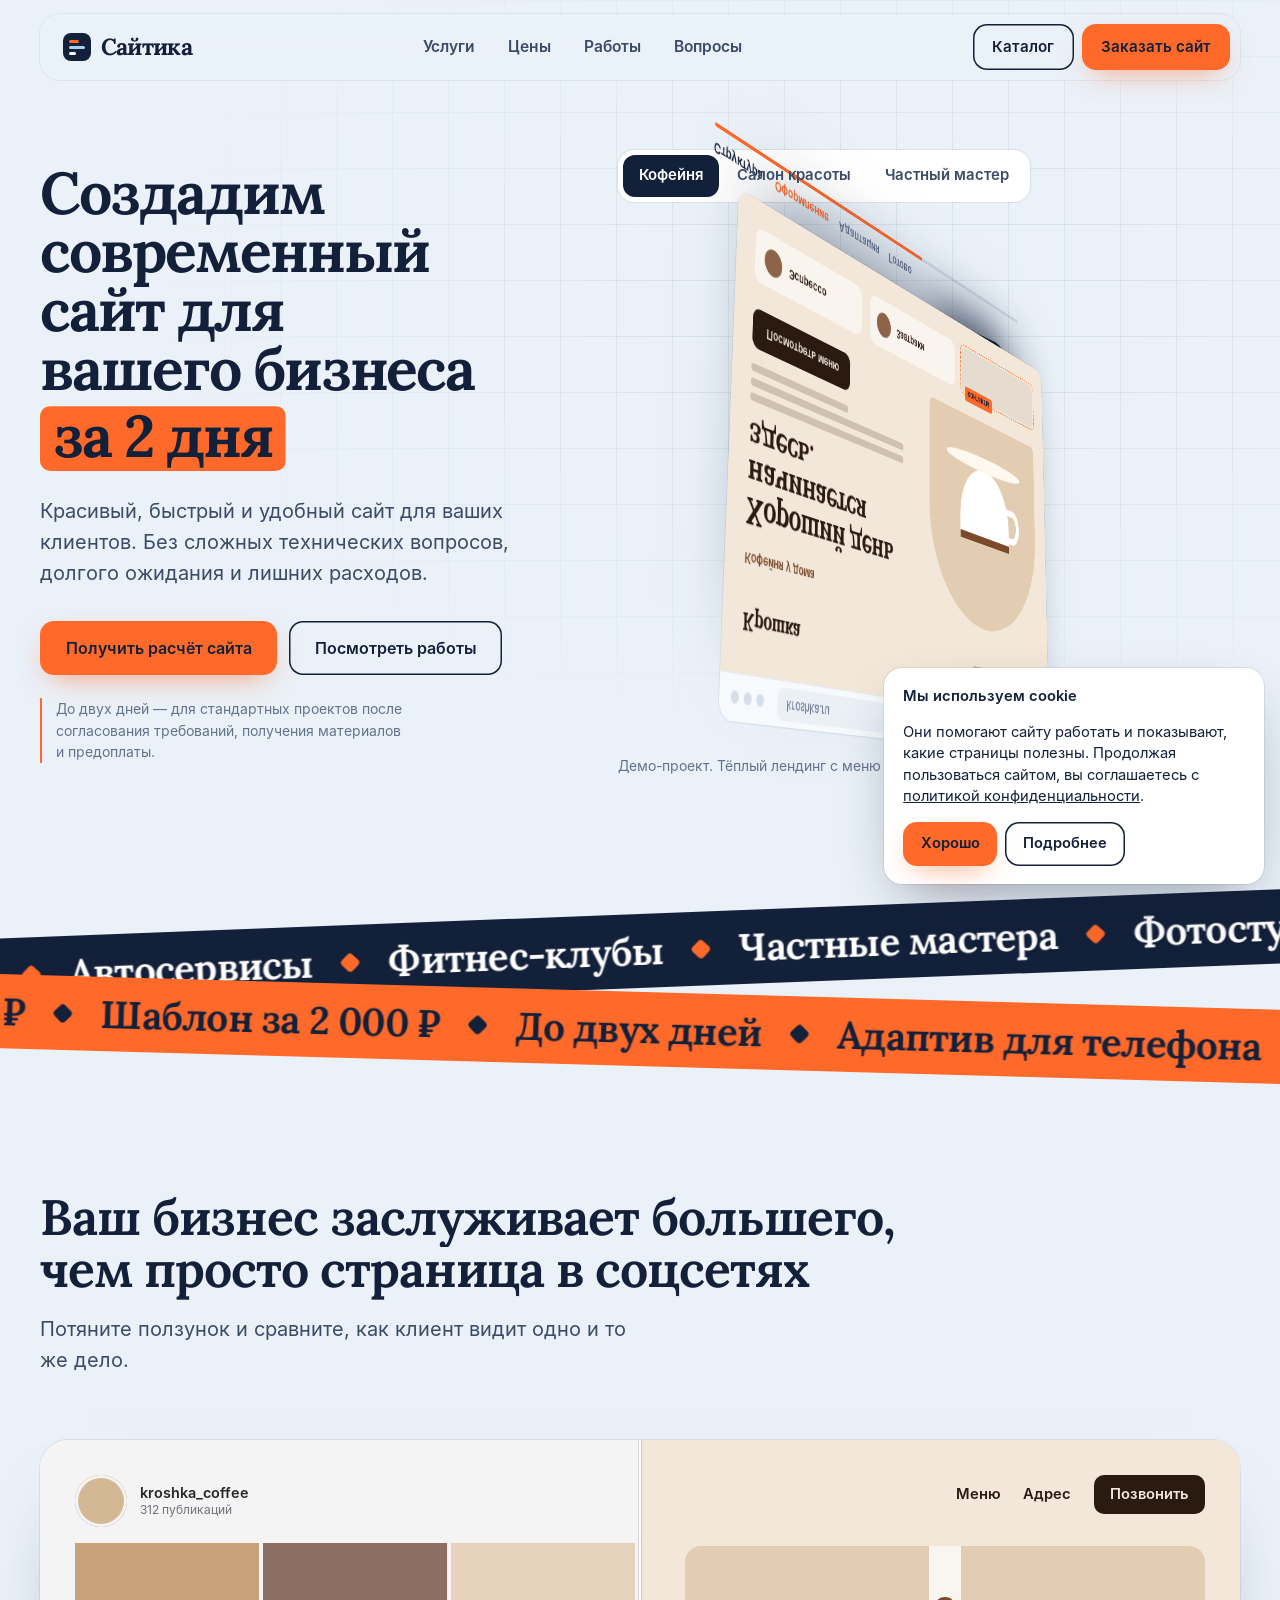
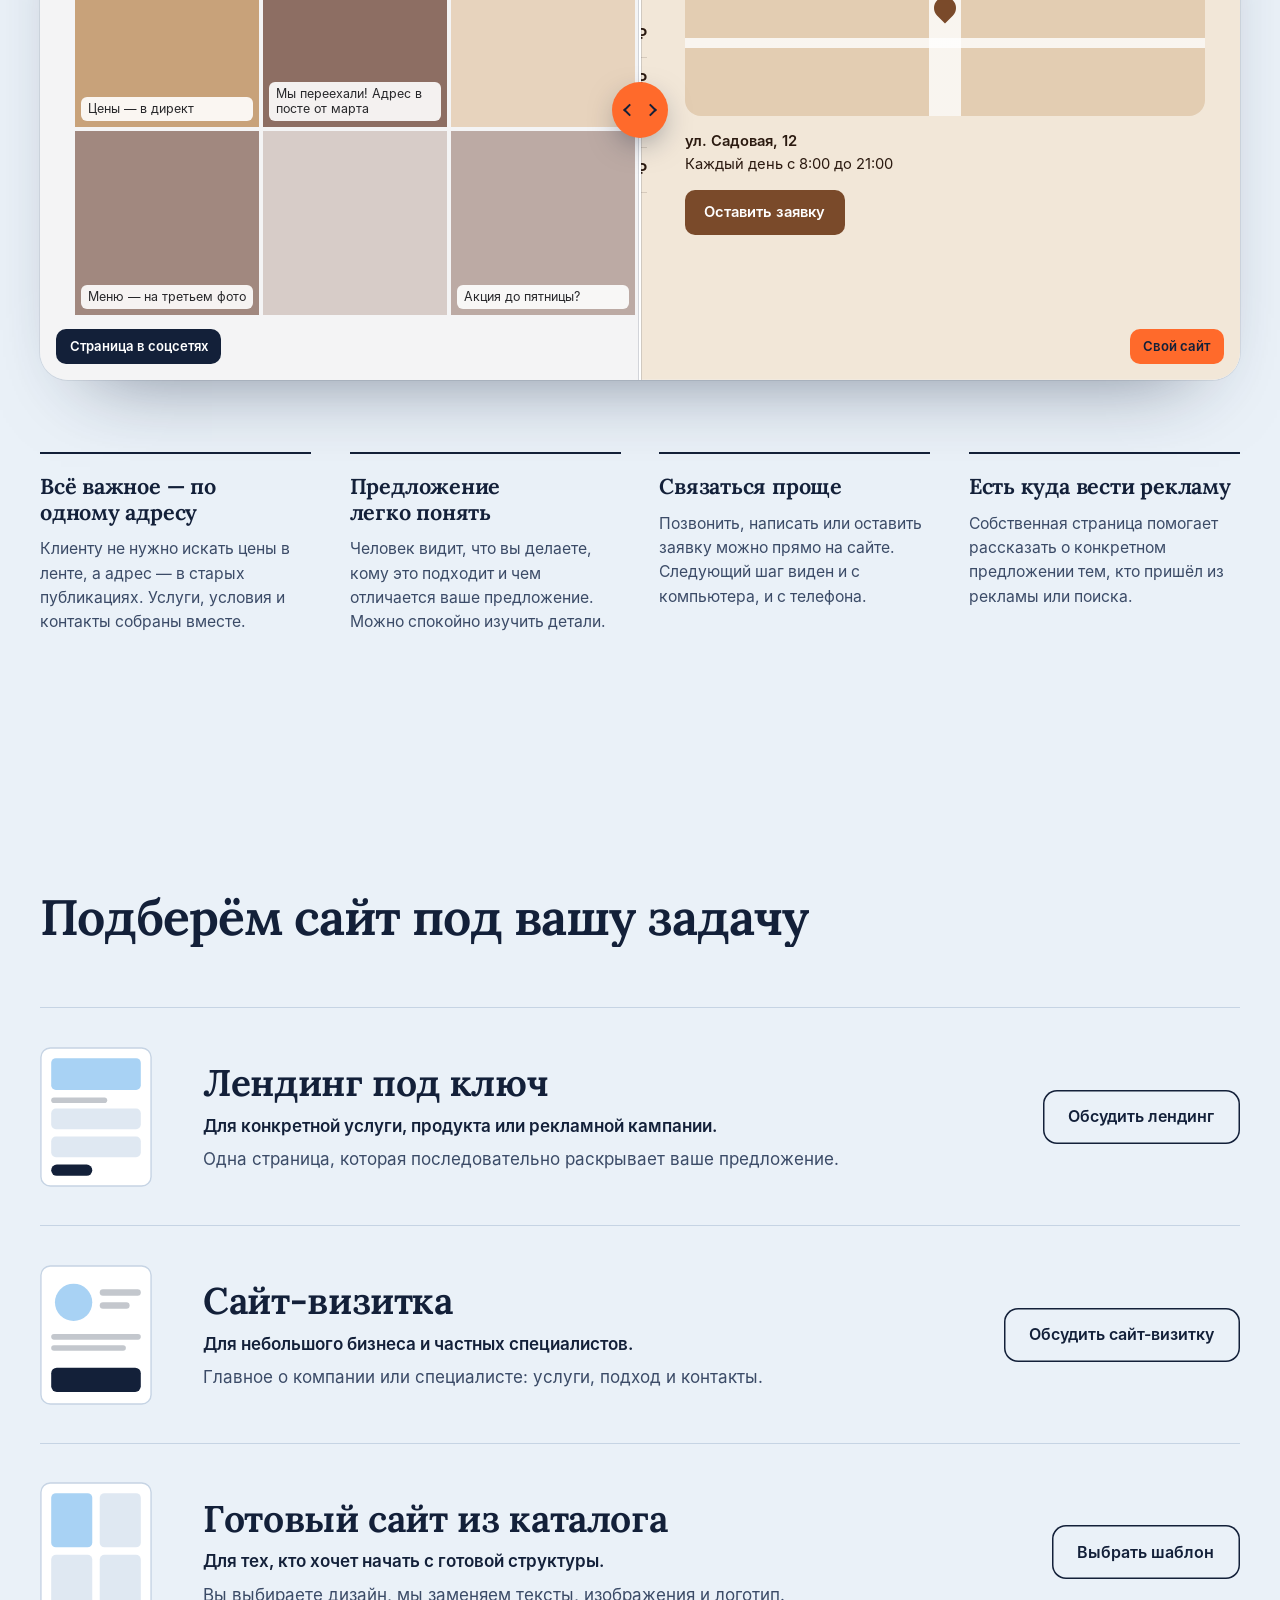
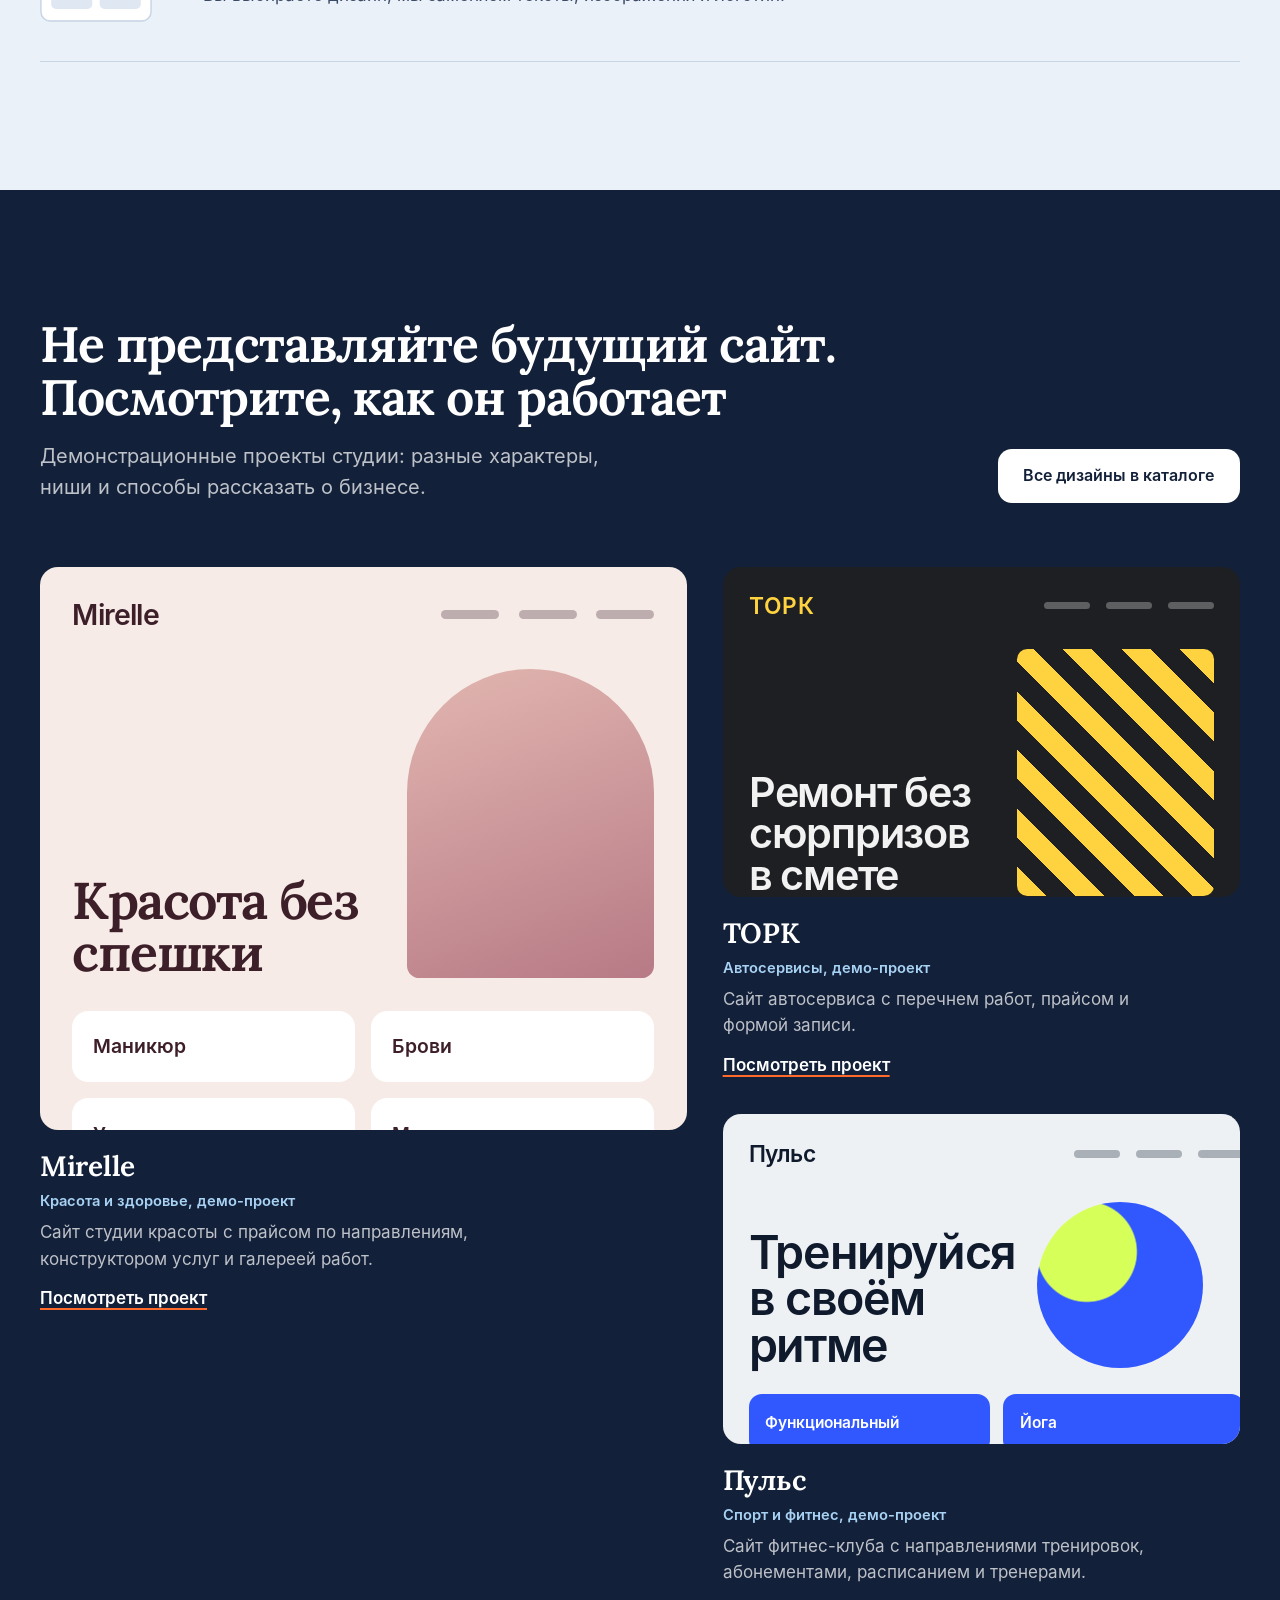
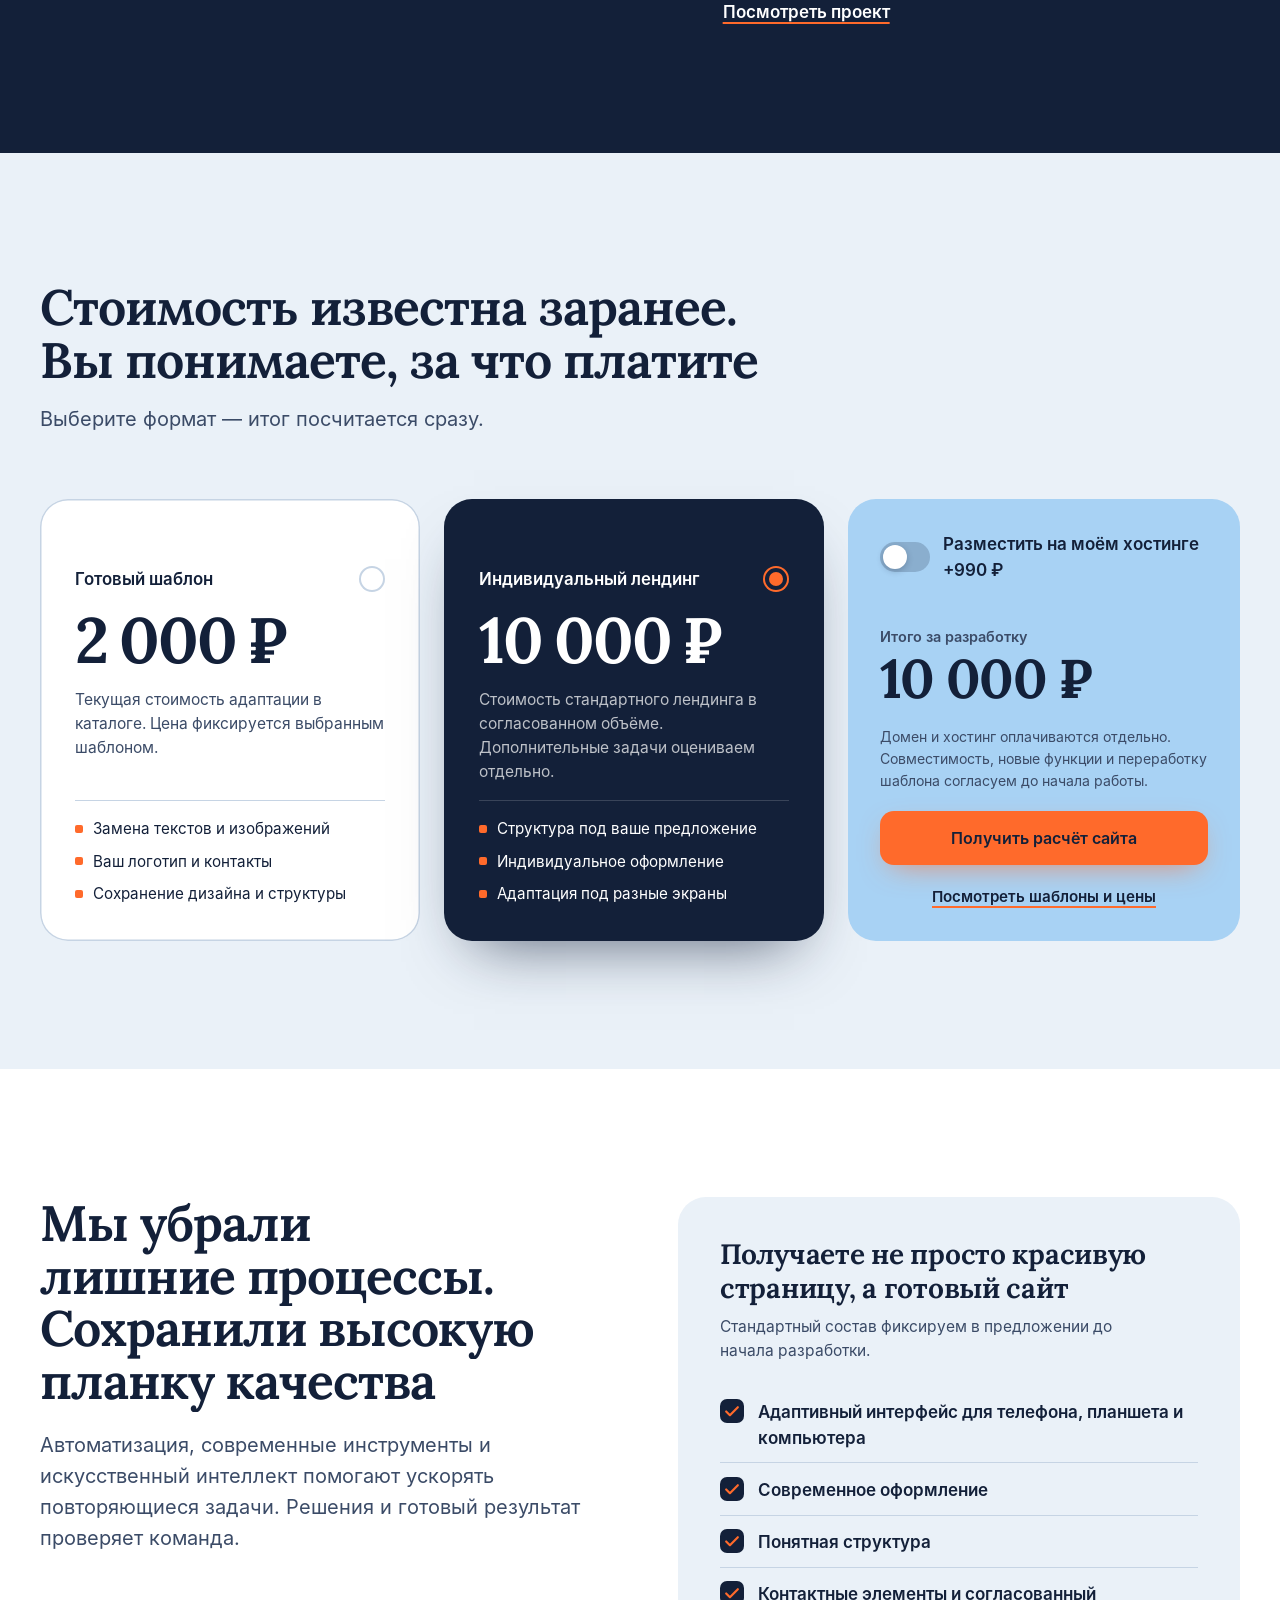
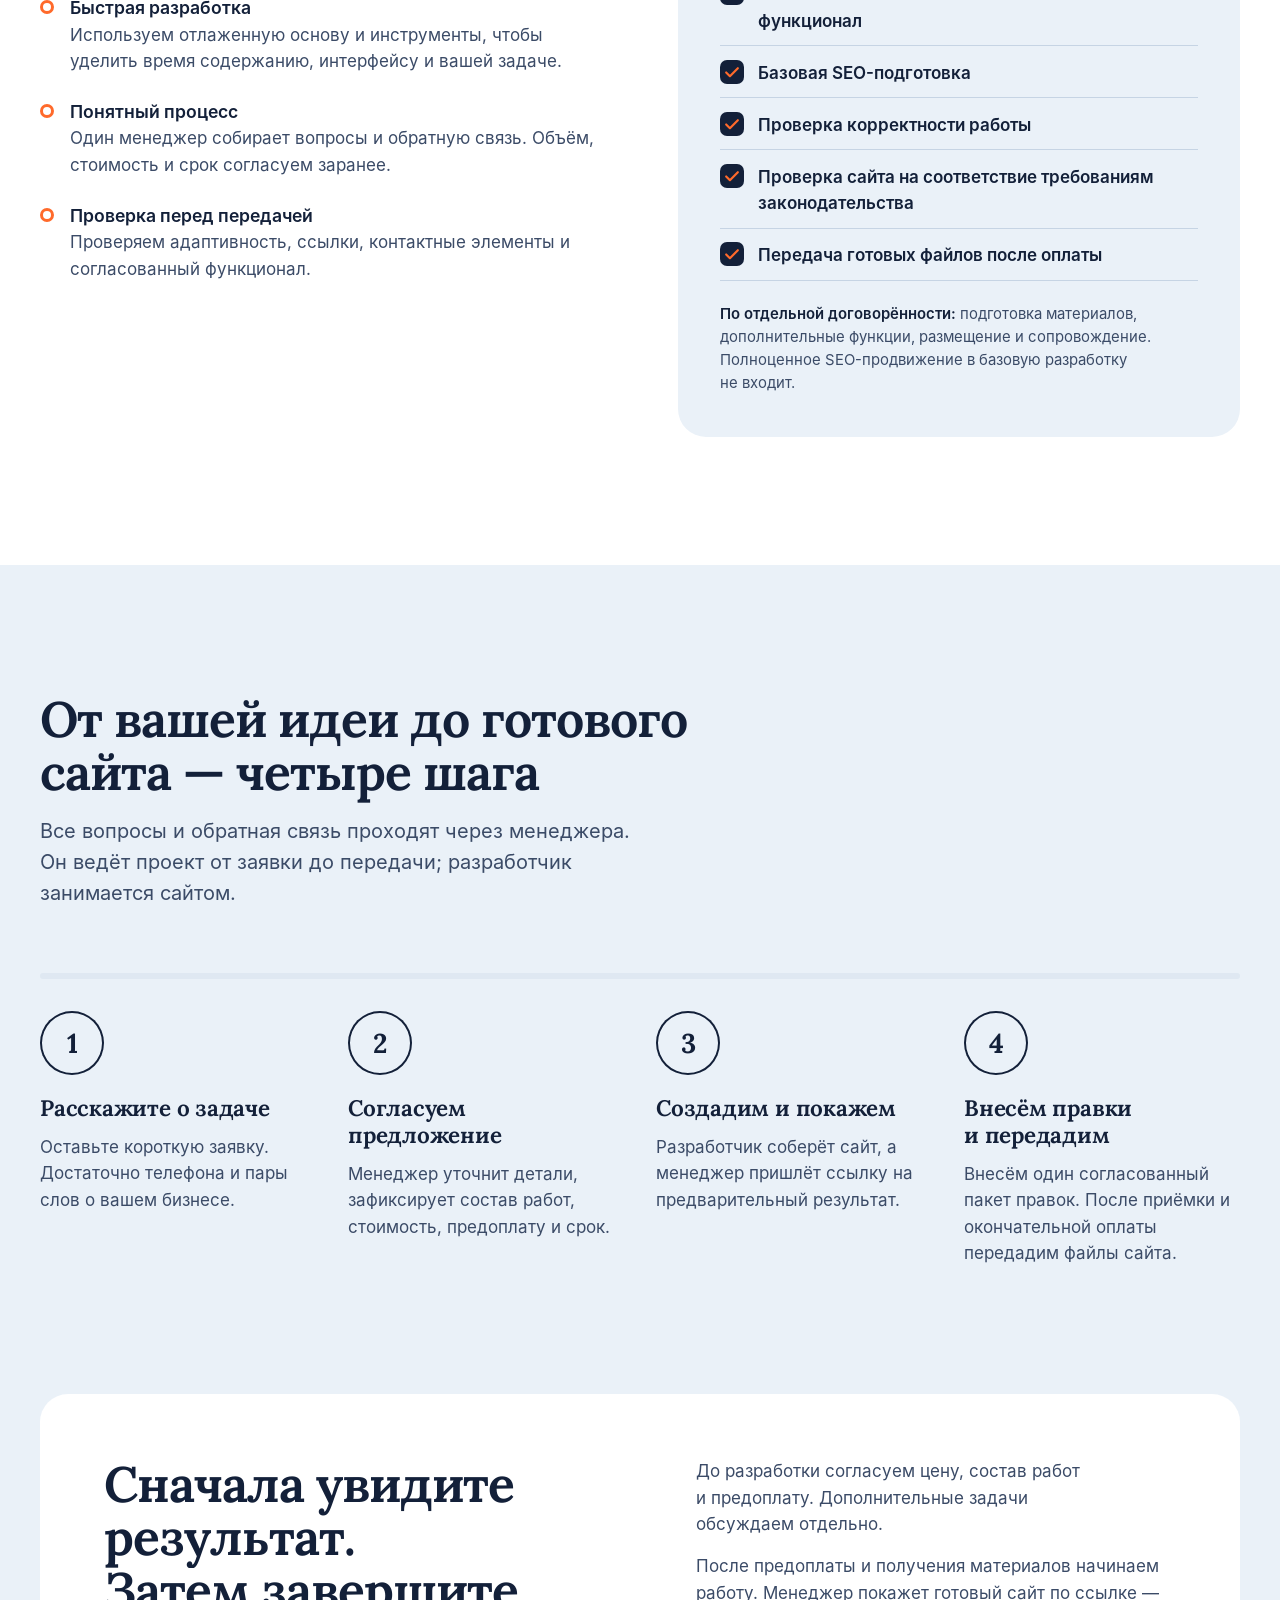
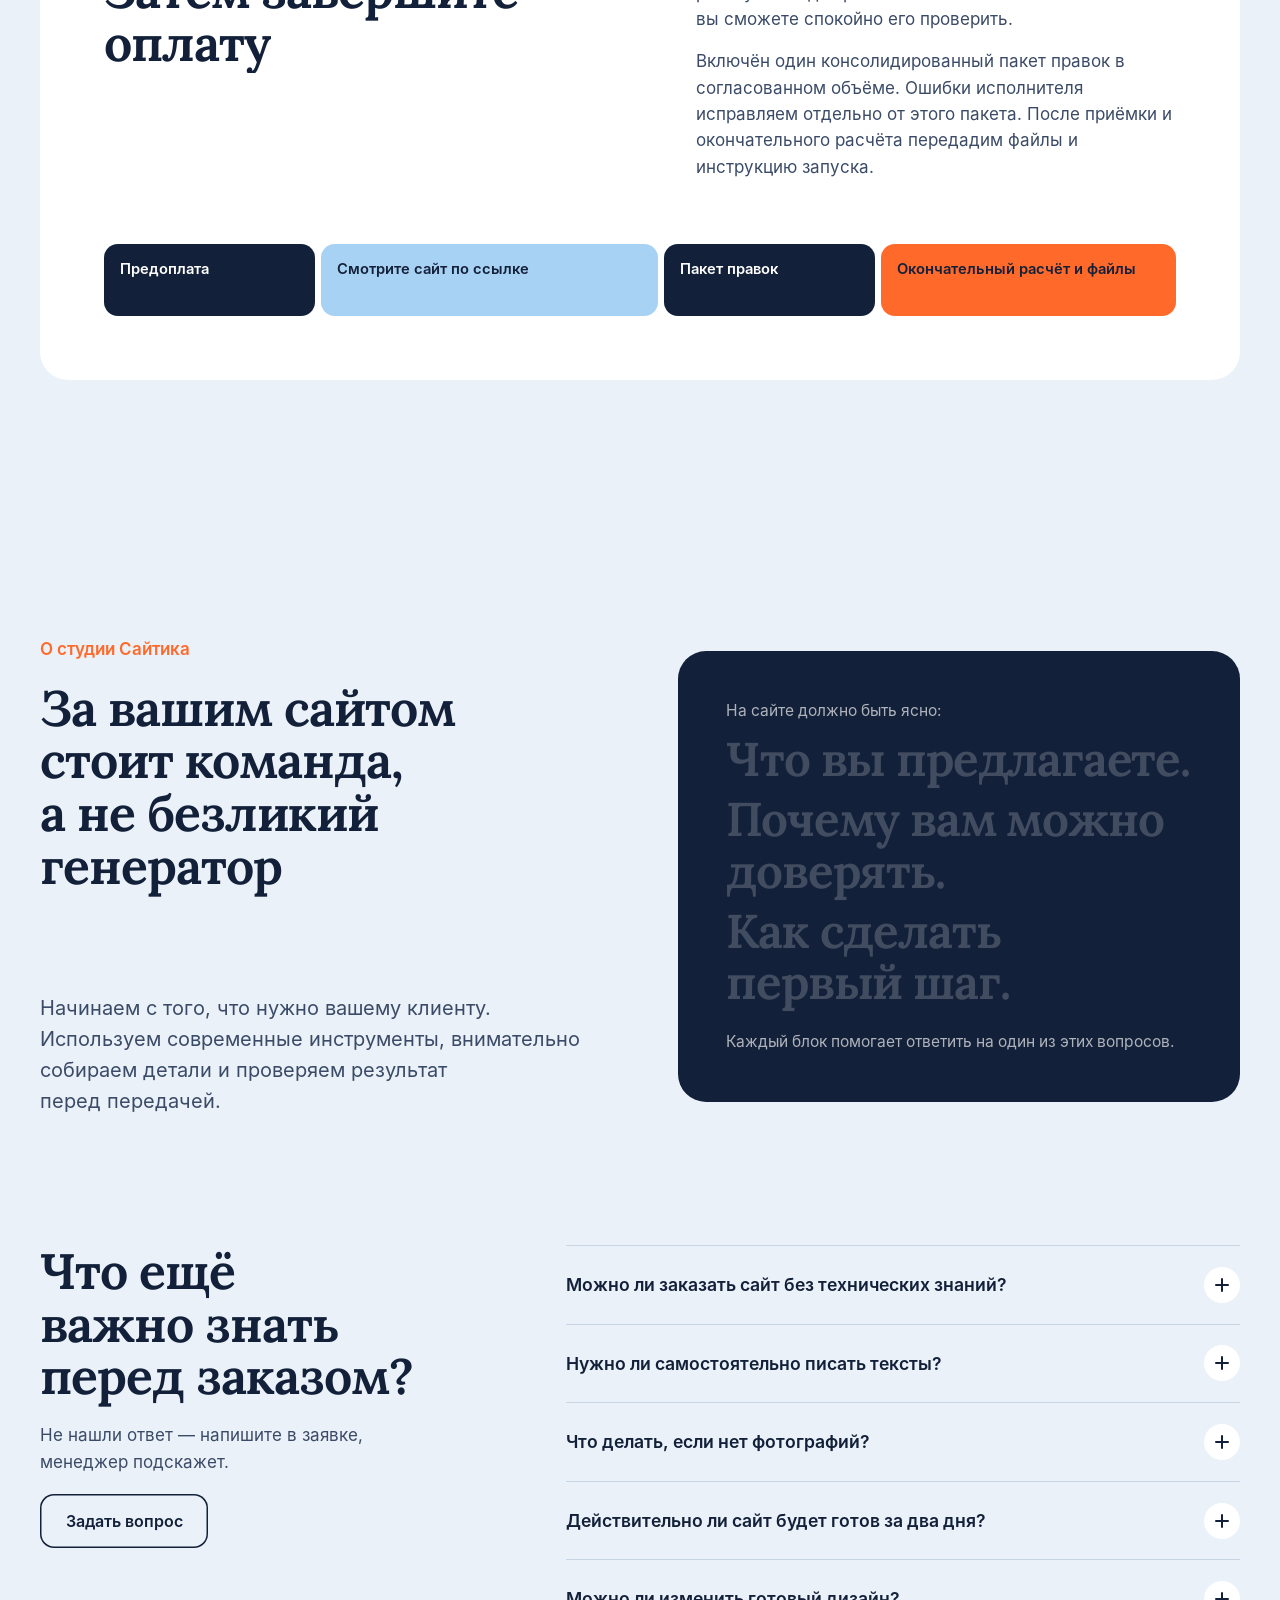
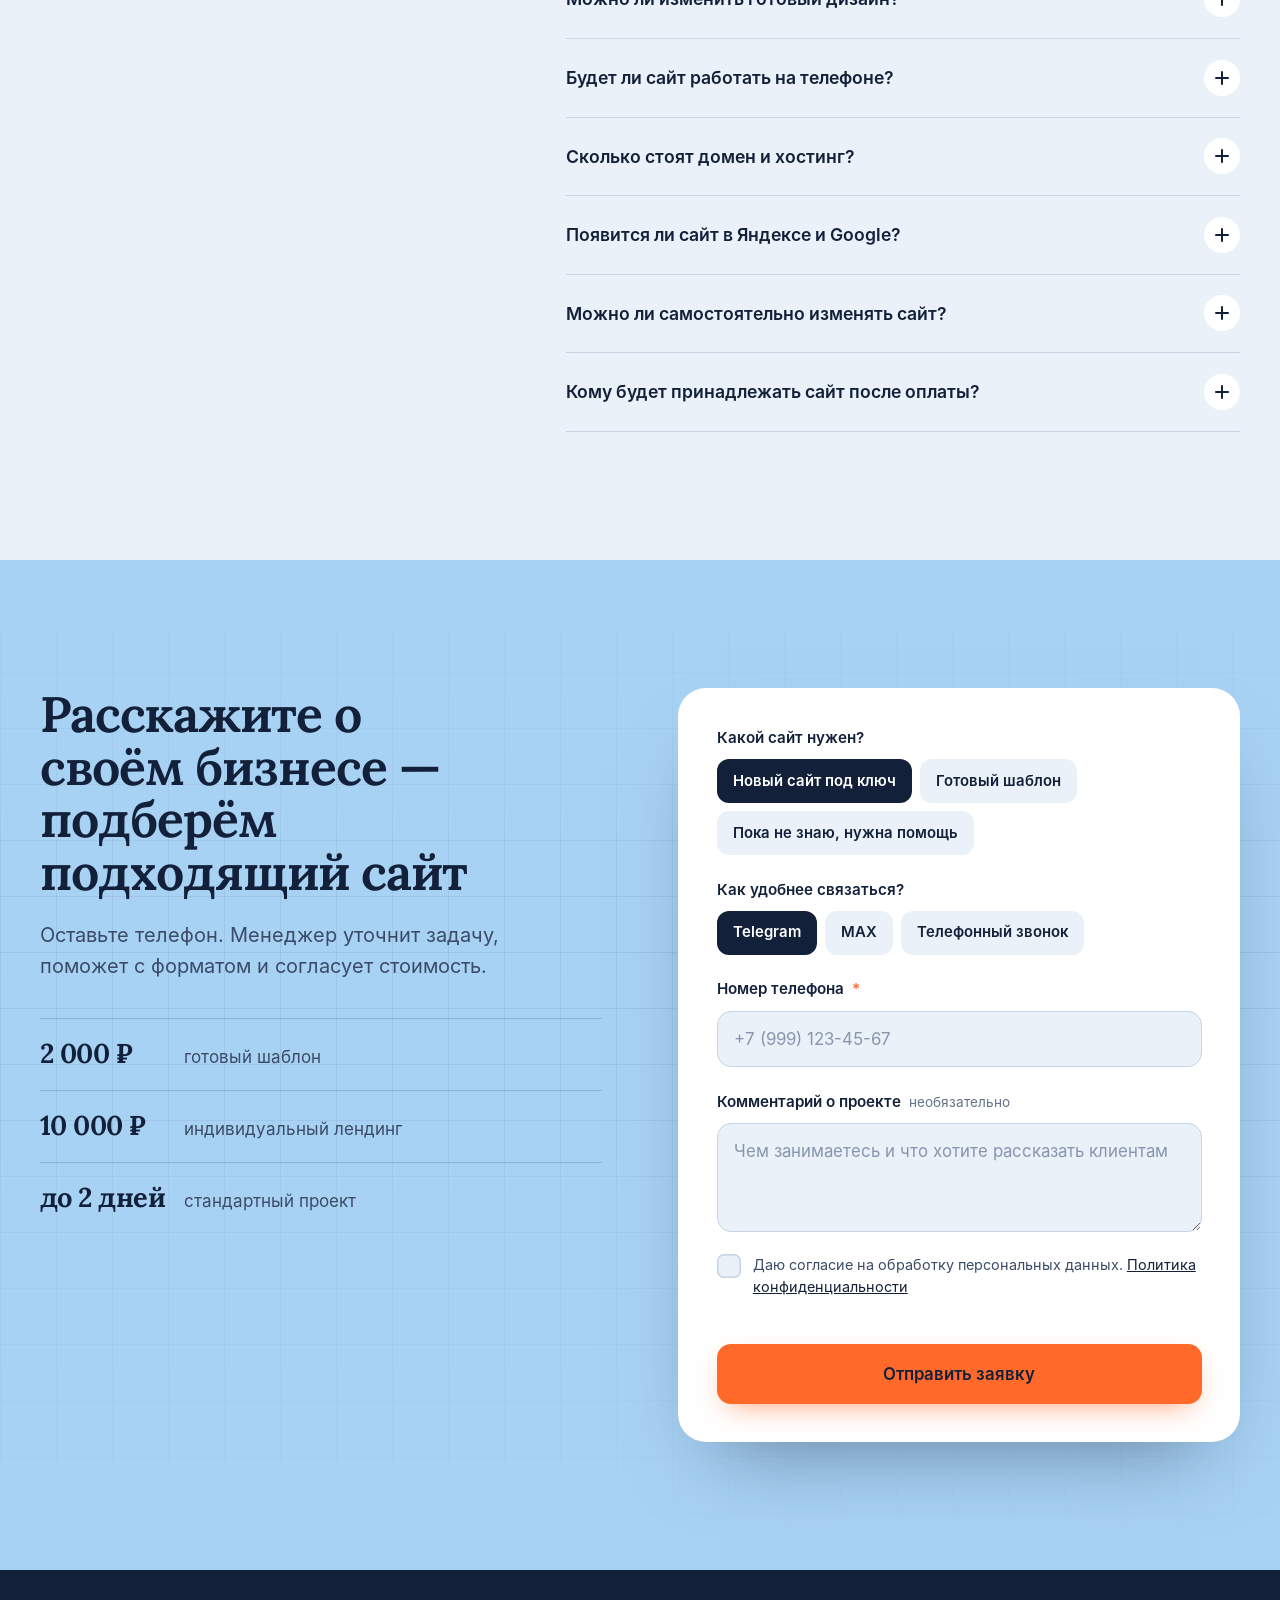
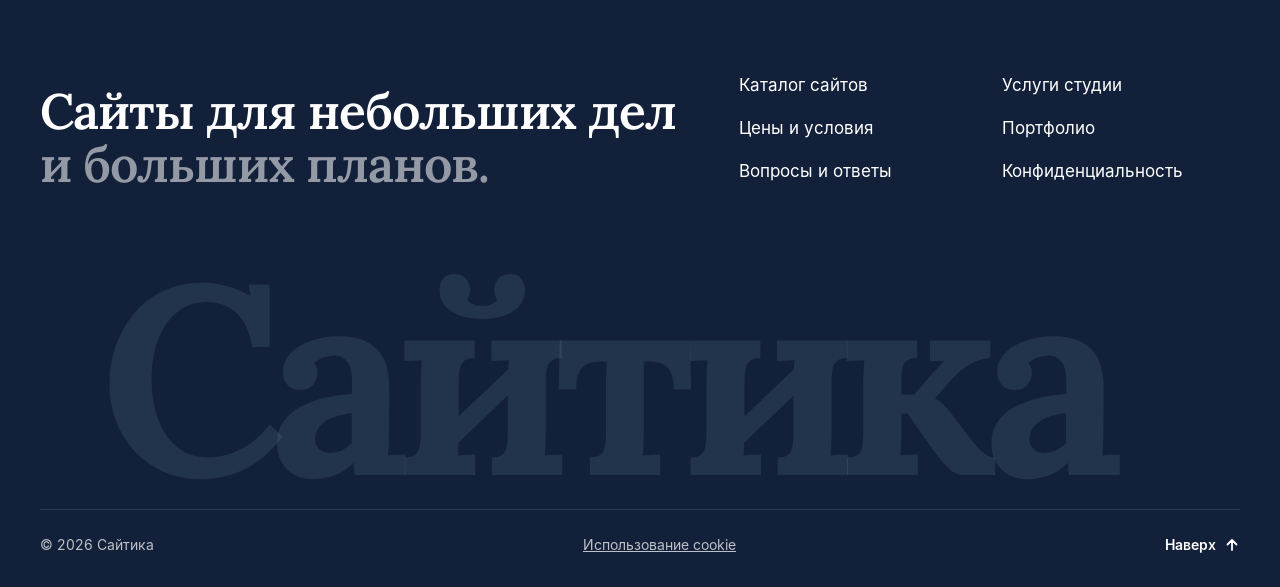
==== commit 1bb5358d: "Страница шаблона: просмотр на устройствах, данные 18 шаблонов, шаги, вопросы, заявка Co-Authored-By:" ====
--- a/index.html
+++ b/index.html
@@ -662,8 +662,8 @@
 
         <!--
           ФОРМА ЗАЯВКИ
-          Данные сейчас никуда не отправляются: assets/js/home.js показывает экран «Заявка отправлена».
-          Для CRM укажите адрес в data-endpoint и допишите запрос в функции sendLead() в home.js.
+          Данные сейчас никуда не отправляются: assets/js/lead-form.js показывает экран «Заявка отправлена».
+          Для CRM укажите адрес в data-endpoint и допишите запрос в функции sendLead() в assets/js/lead-form.js.
           Поле website — ловушка для ботов, у человека оно всегда пустое.
         -->
         <form class="lead" id="lead-form" data-lead data-endpoint="" novalidate>
@@ -707,7 +707,7 @@
               <span class="check__box" aria-hidden="true"><svg viewBox="0 0 24 24"><path d="M5 12.5l4.5 4.5L19 7.5"/></svg></span>
               <span>Даю согласие на обработку персональных данных. <a href="privacy.html">Политика конфиденциальности</a></span>
             </label>
-            <span class="field__error" id="lead-consent-error" role="alert"></span>
+            <span class="field__error" id="lead-consent-error" role="alert" data-consent-error></span>
 
             <button class="btn btn--signal btn--block lead__submit" type="submit">
               <span class="lead__submit-text">Отправить заявку</span>
@@ -769,5 +769,6 @@
   <script src="assets/js/main.js" defer></script>
   <script src="assets/js/effects.js" defer></script>
   <script src="assets/js/home.js" defer></script>
+  <script src="assets/js/lead-form.js" defer></script>
 </body>
 </html>
--- a/style.css
+++ b/style.css
@@ -10,5 +10,6 @@
 @import url("assets/css/home.css");
 @import url("assets/css/privacy.css");
 @import url("assets/css/catalog.css");
+@import url("assets/css/template.css");
 @import url("assets/css/effects.css");
 /* @import url("assets/css/services.css"); */
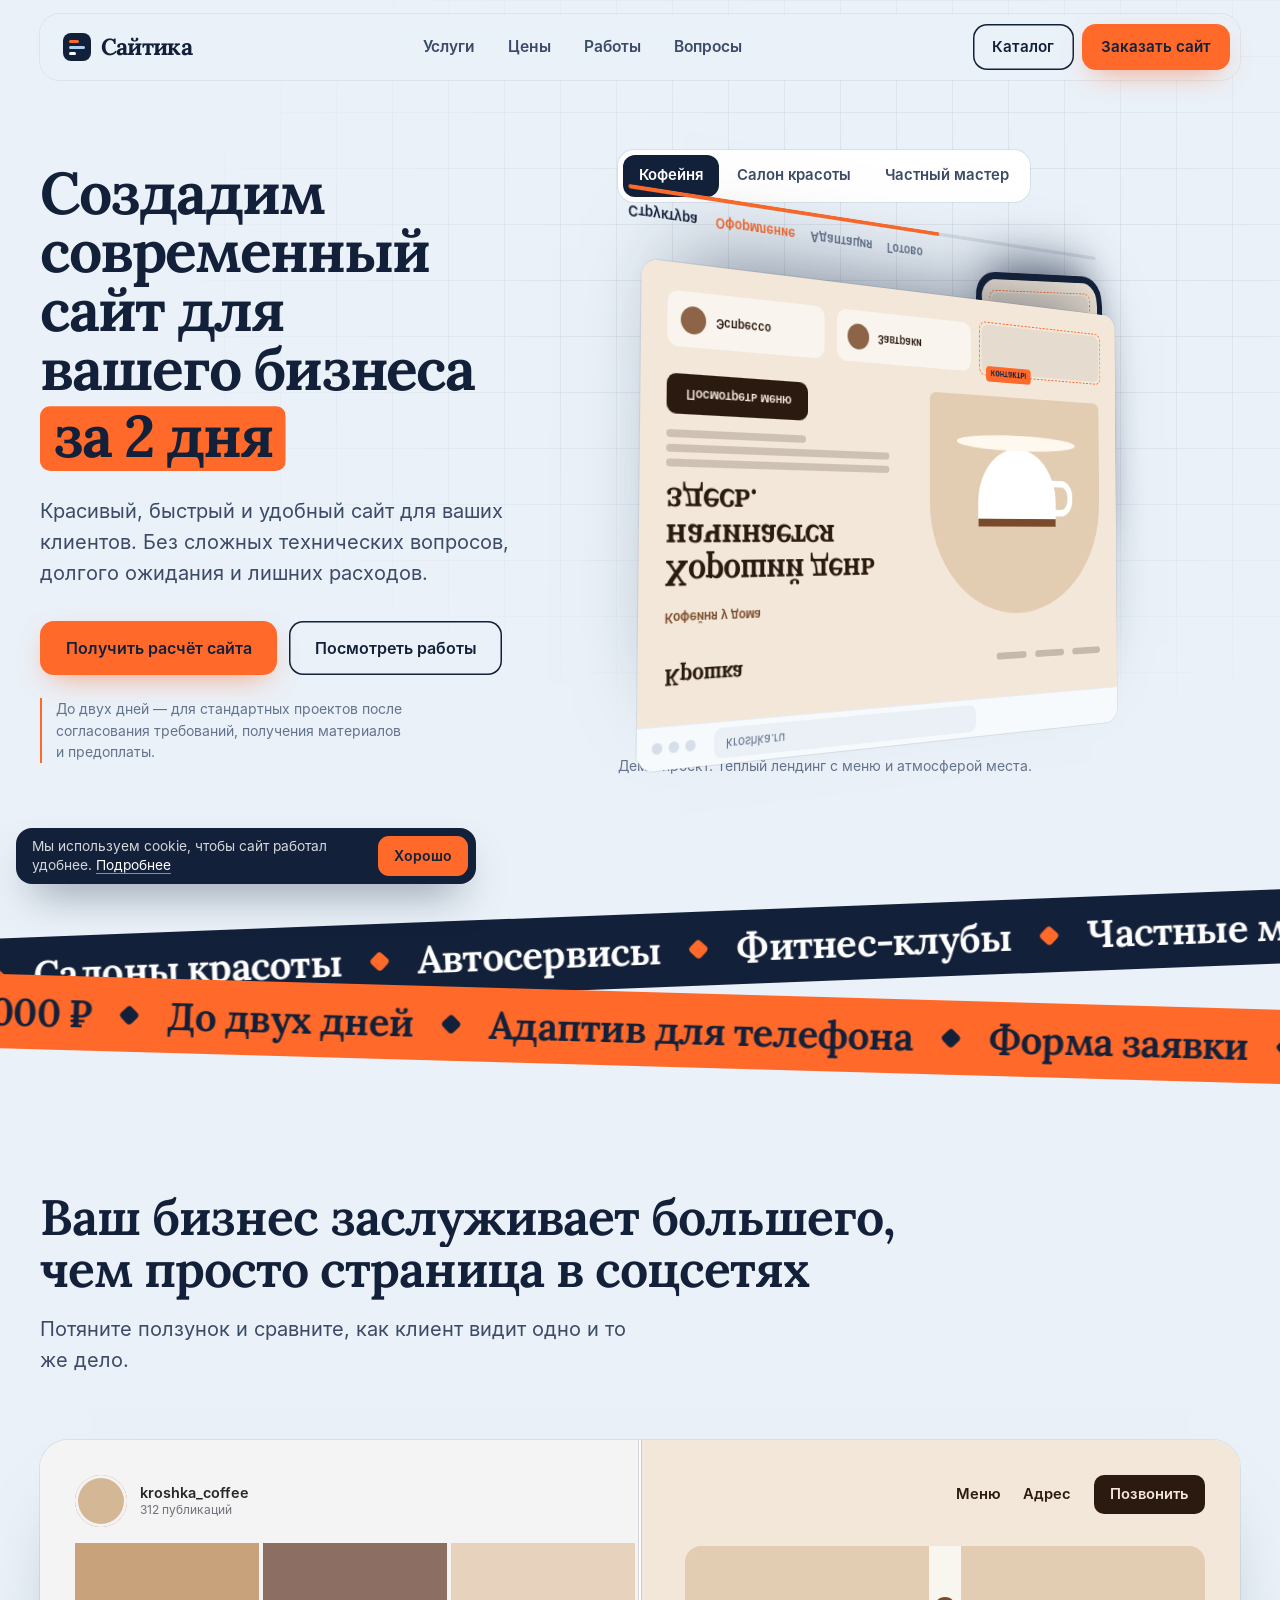
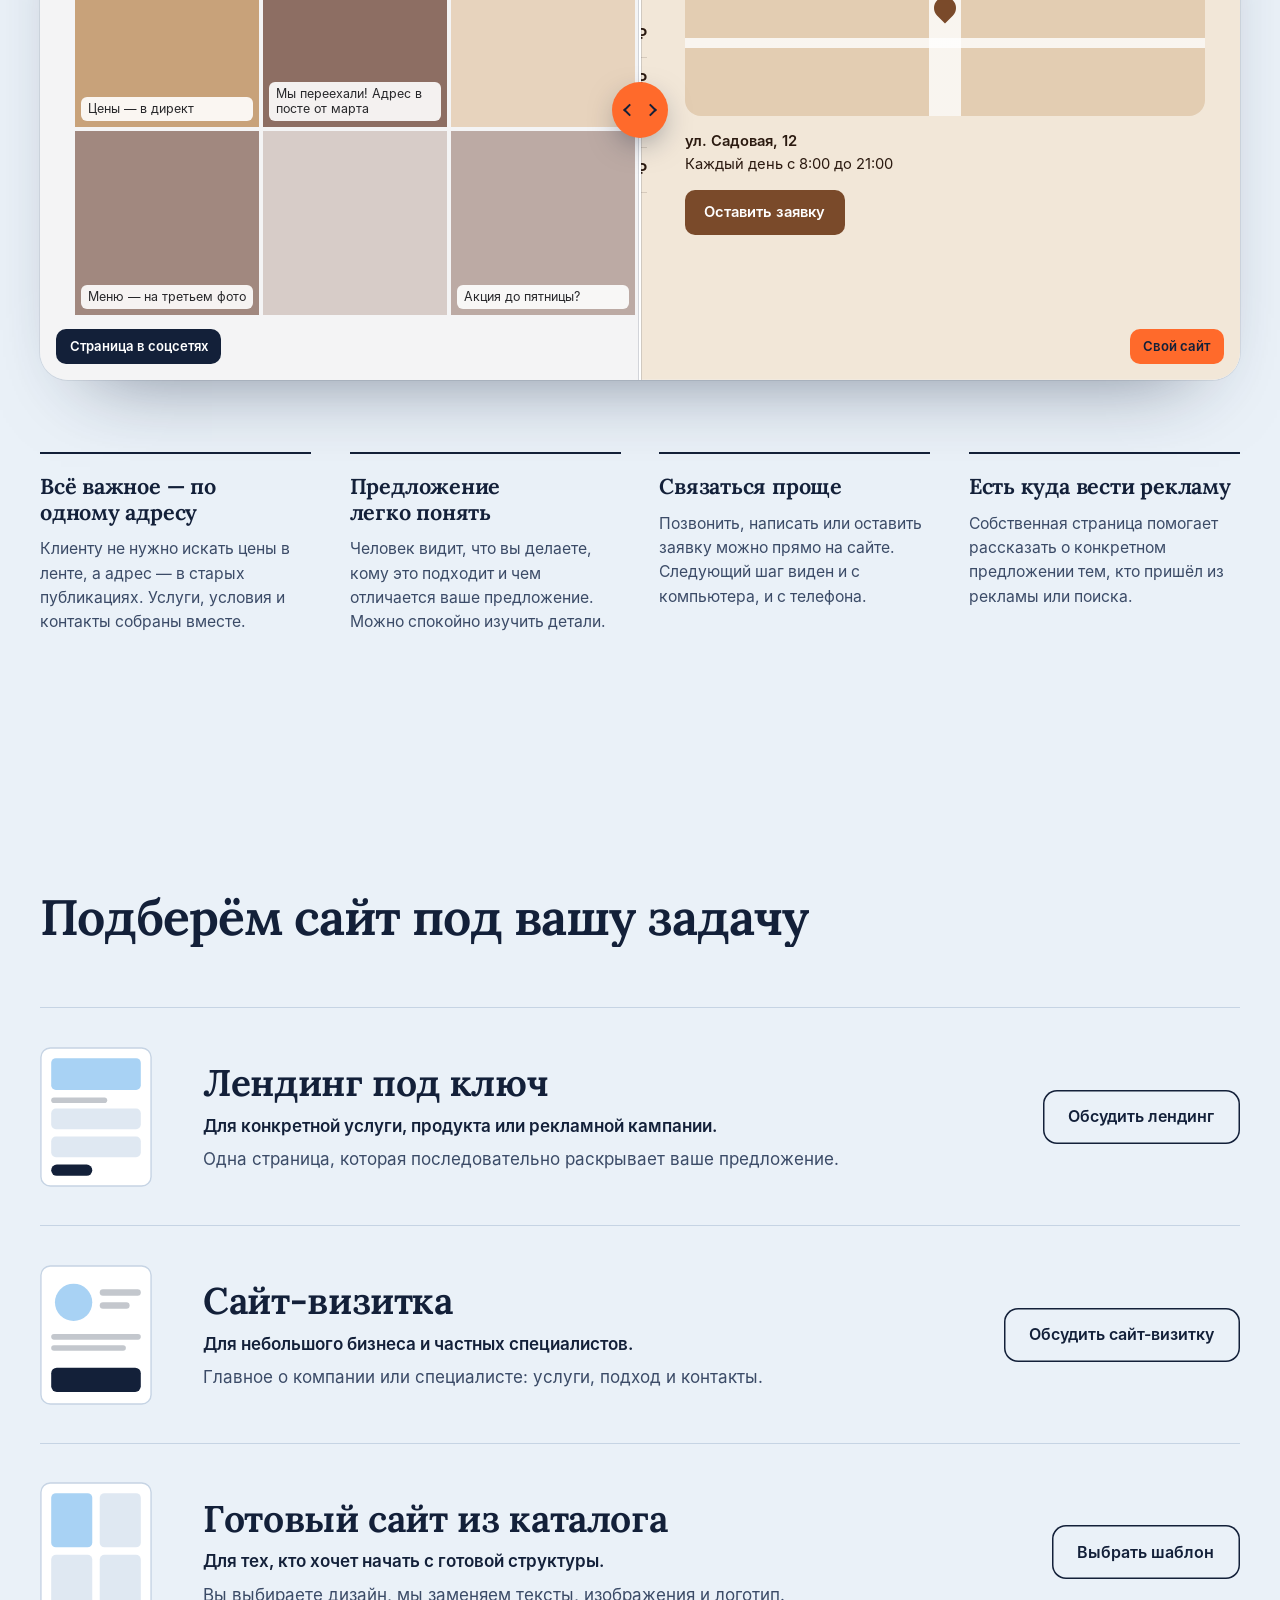
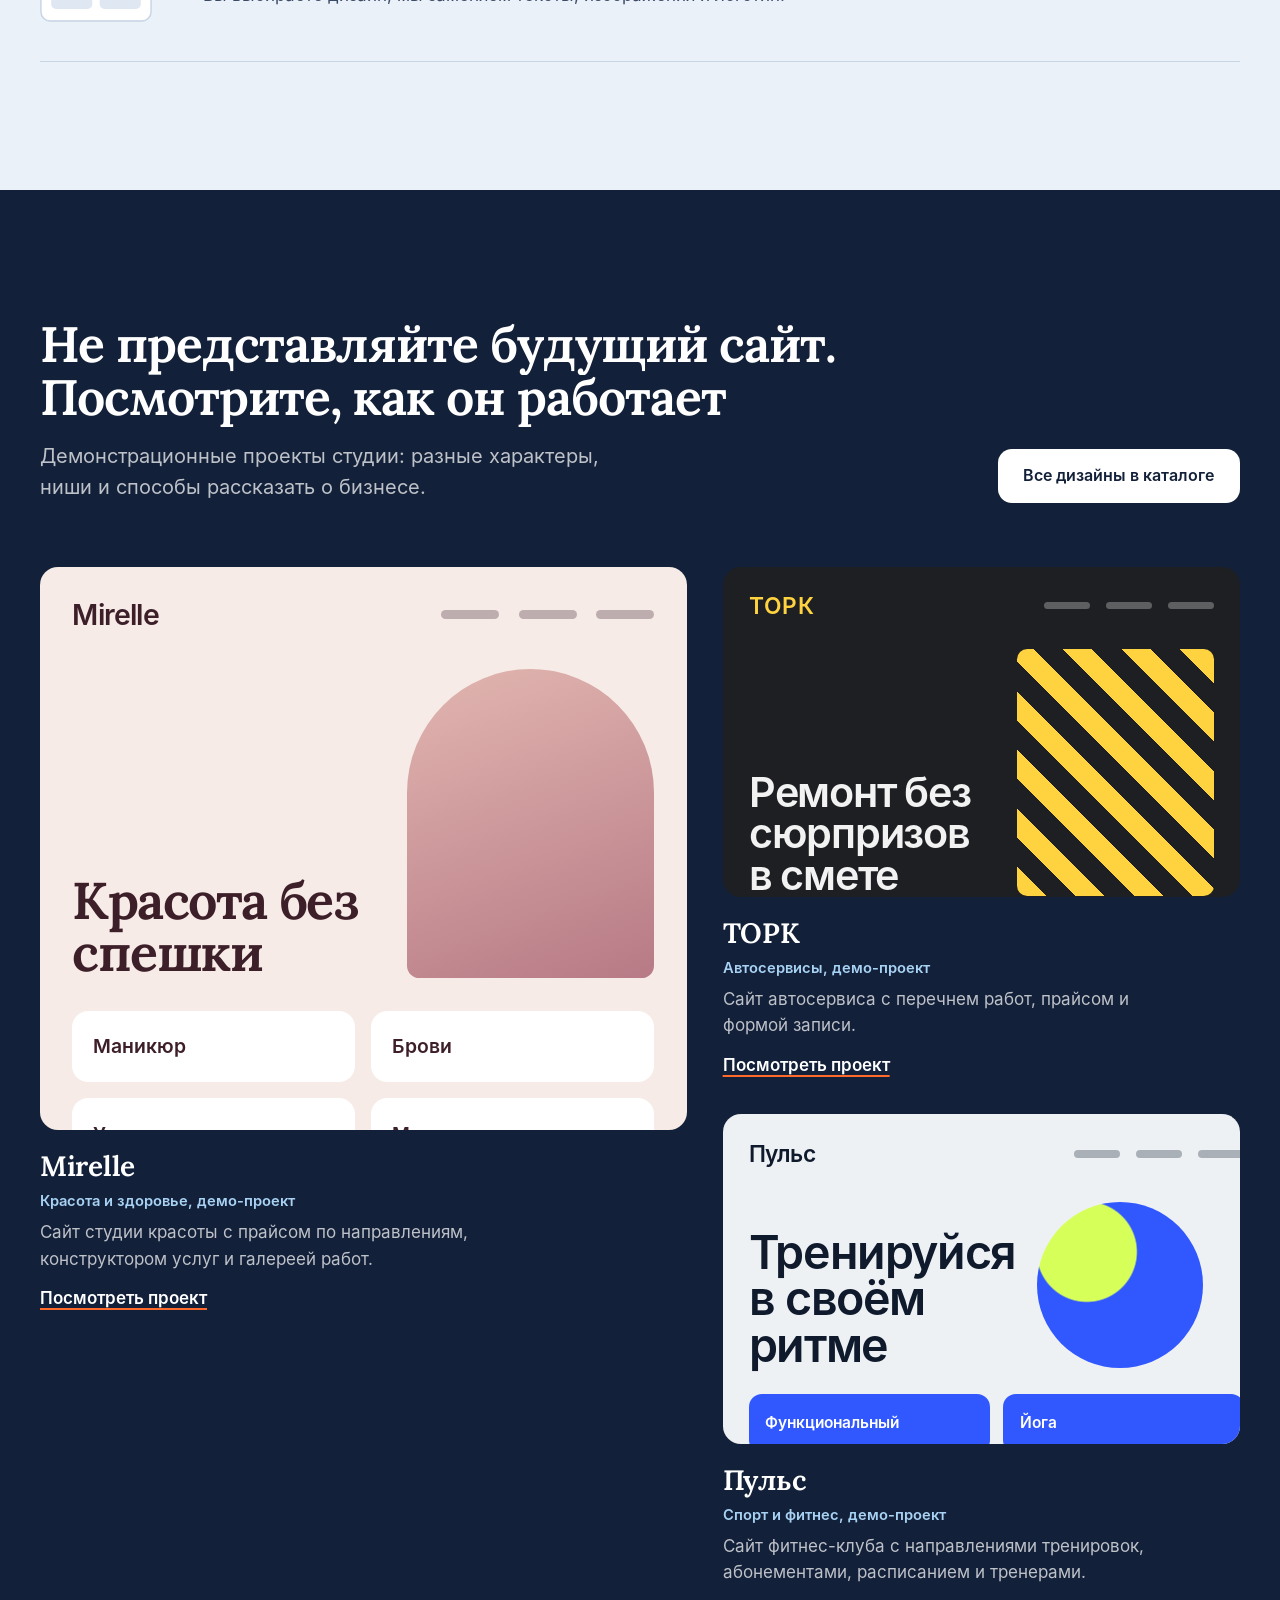
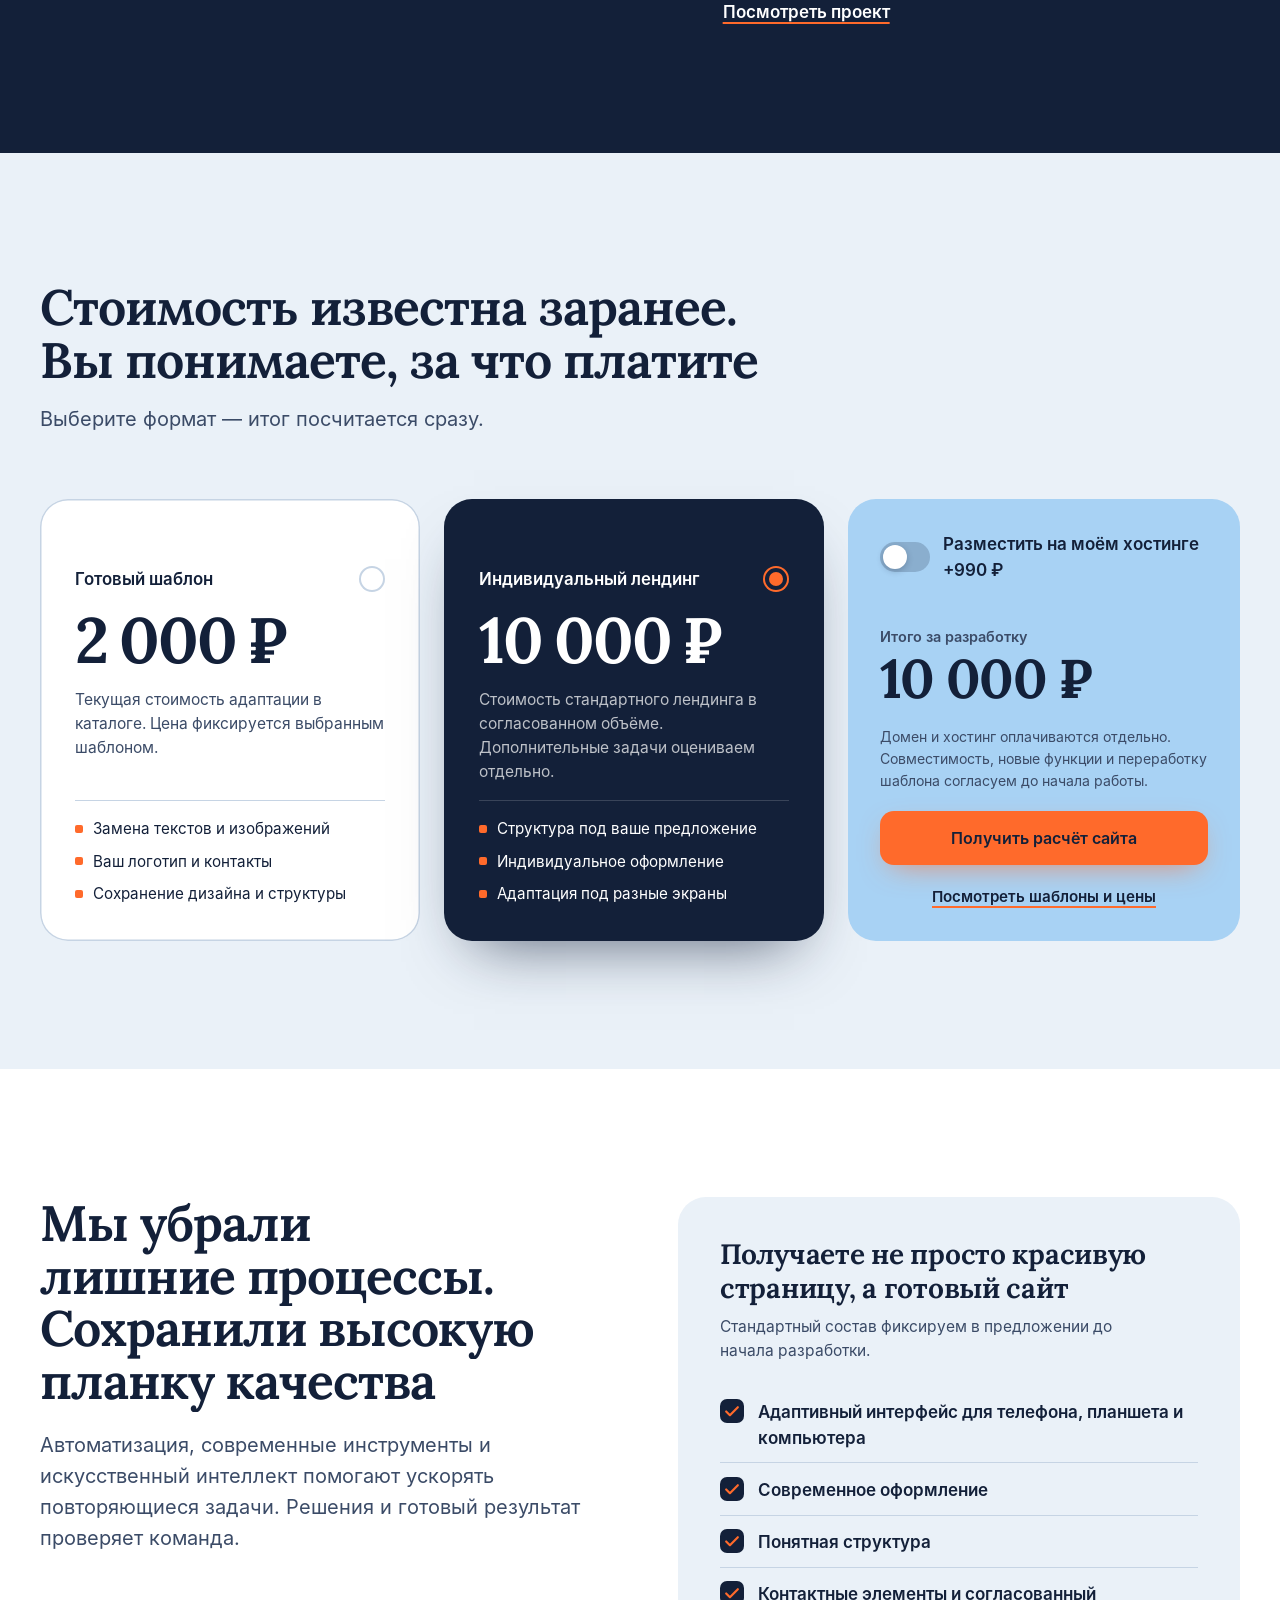
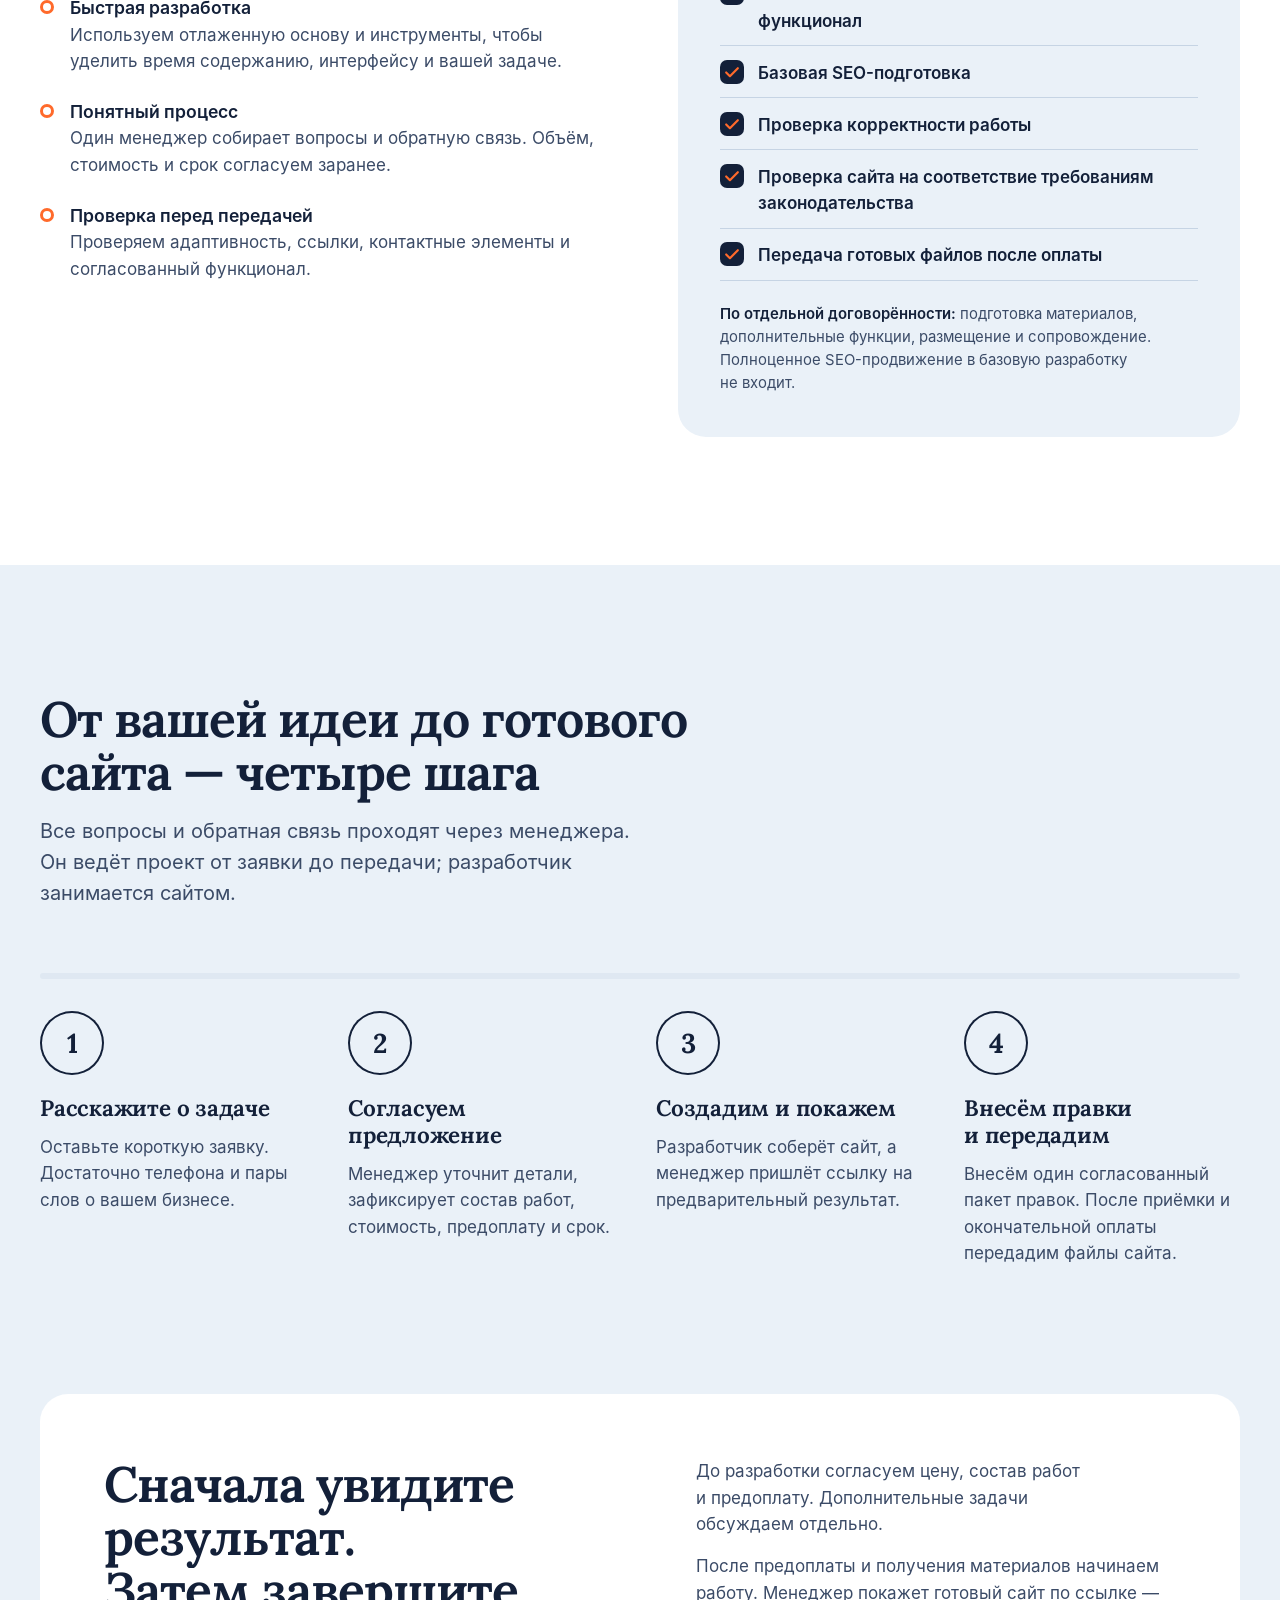
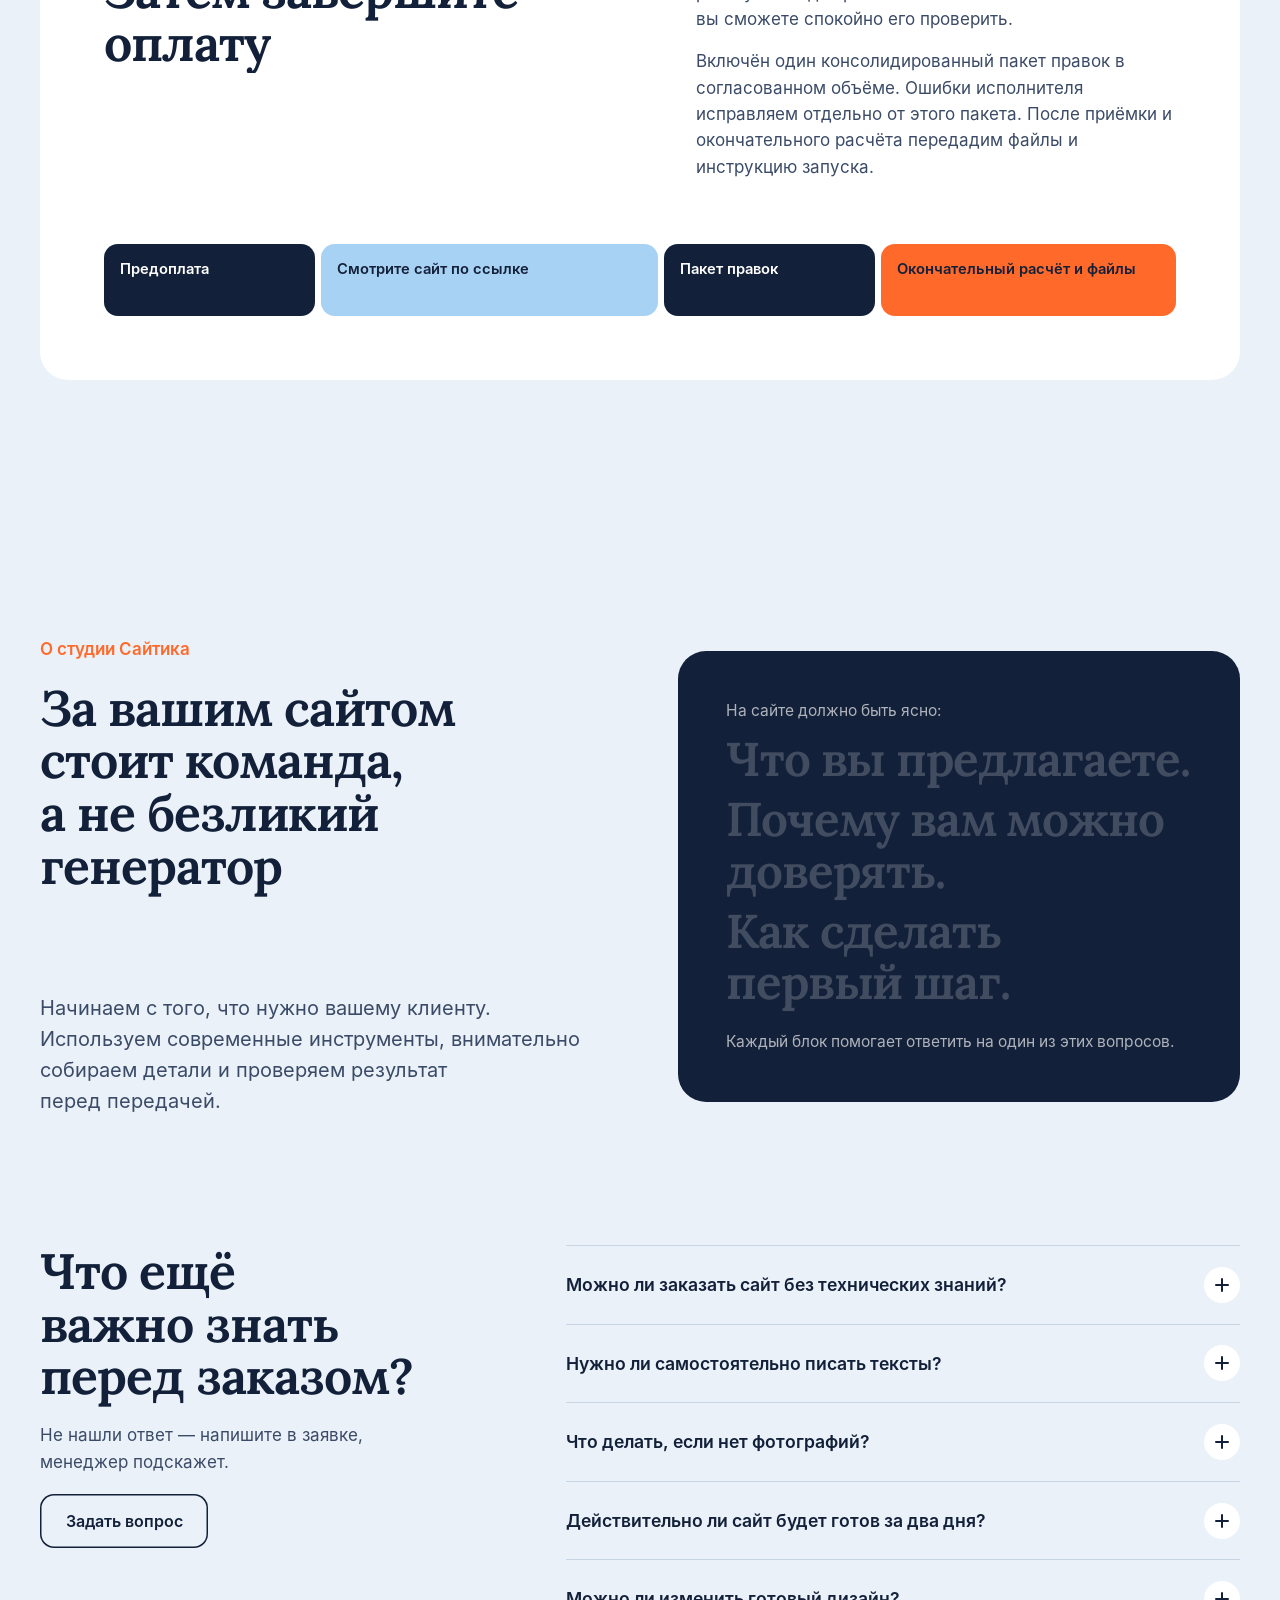
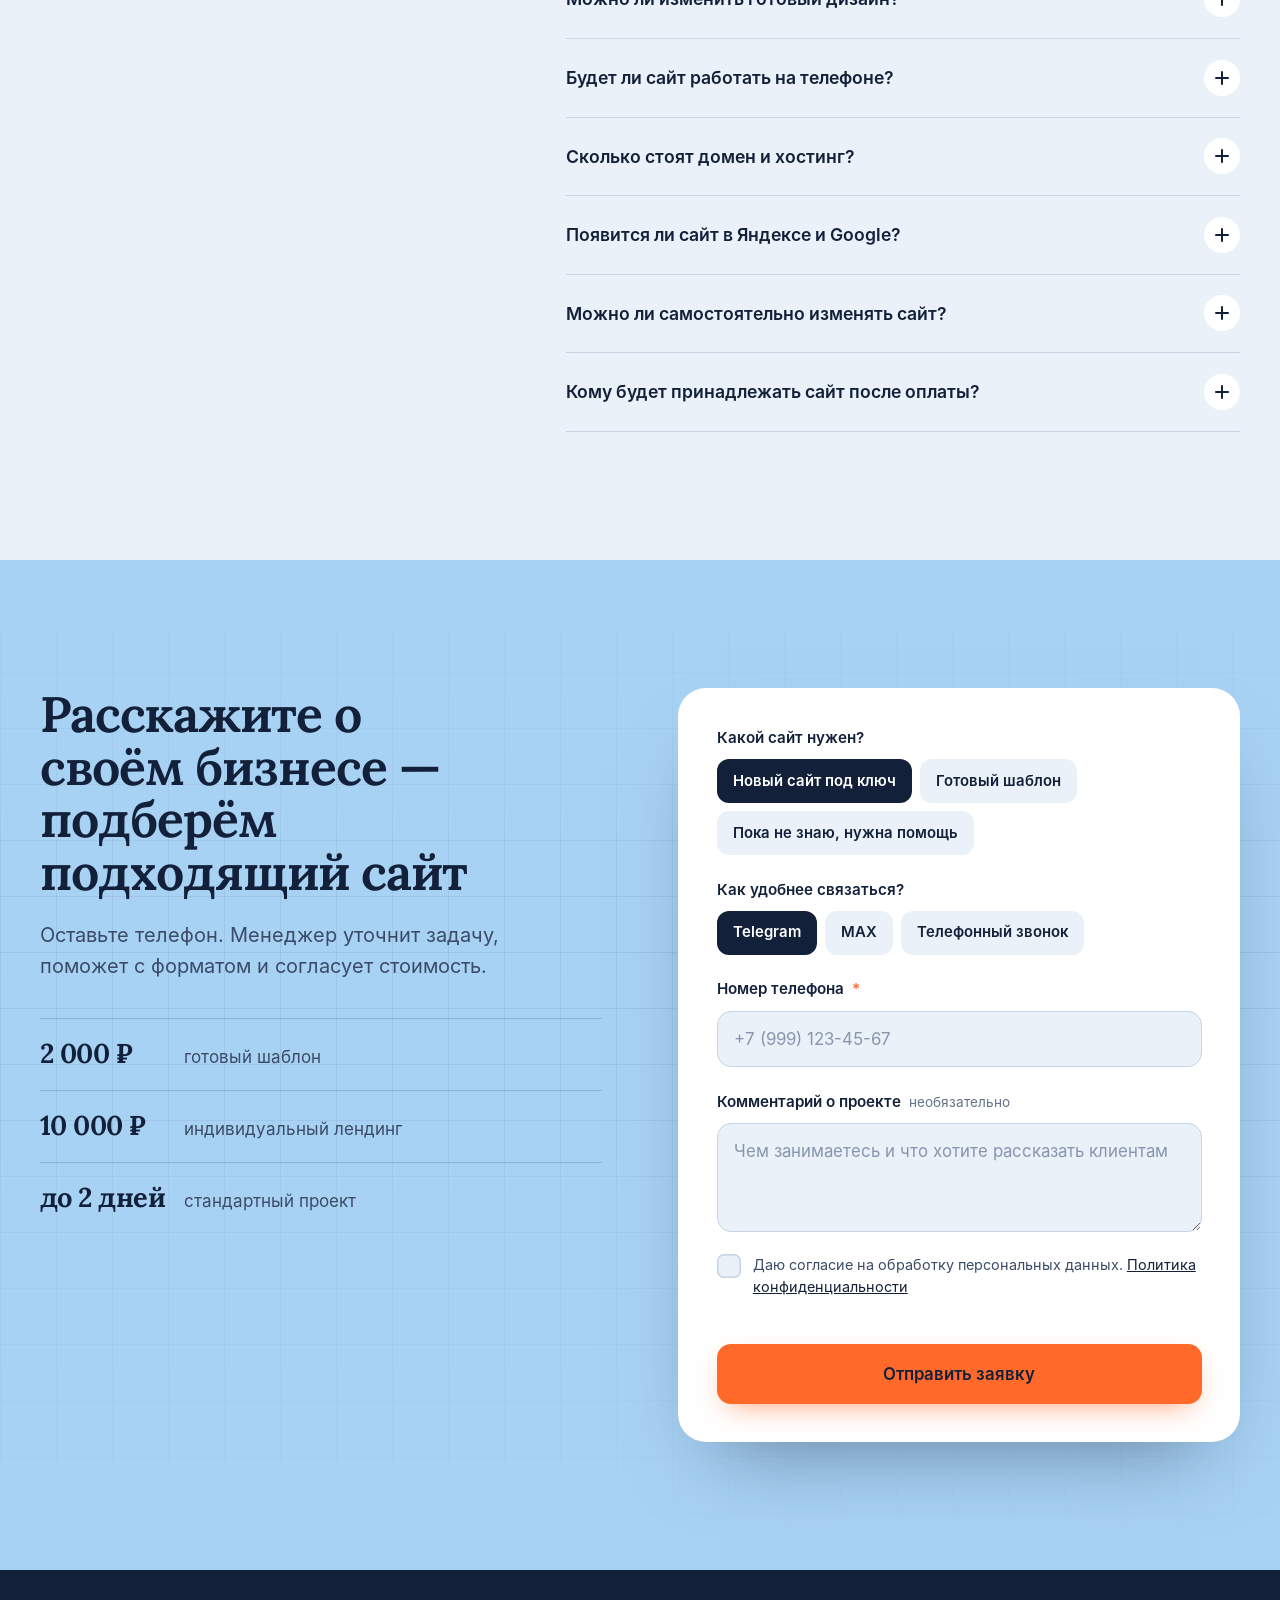
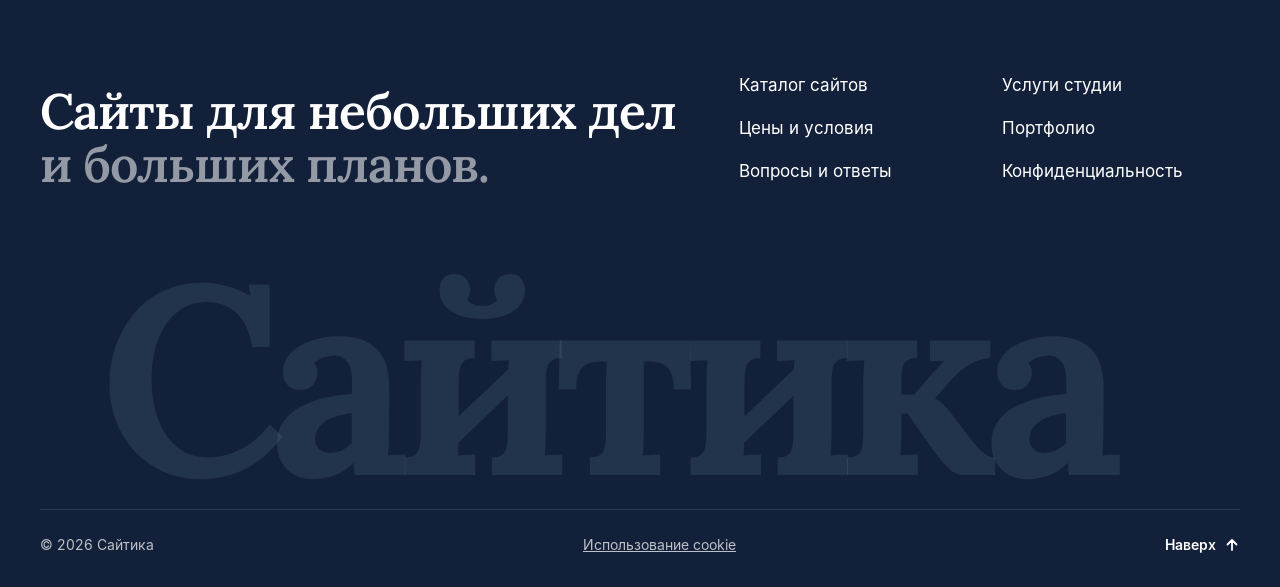
==== commit 71fe8605: "Cookie: компактная плашка, не перекрывает кнопки; панели поднимаются над ней Co-Authored-By: Claude " ====
--- a/index.html
+++ b/index.html
@@ -757,13 +757,9 @@
   </div>
 
   <!-- Cookie -->
-  <div class="cookie" data-cookie role="dialog" aria-live="polite" aria-label="Уведомление об использовании cookie" hidden>
-    <p class="cookie__title">Мы используем cookie</p>
-    <p>Они помогают сайту работать и показывают, какие страницы полезны. Продолжая пользоваться сайтом, вы соглашаетесь с <a href="privacy.html#cookie">политикой конфиденциальности</a>.</p>
-    <div class="cookie__row">
-      <button class="btn btn--signal" type="button" data-cookie-accept>Хорошо</button>
-      <a class="btn btn--ghost" href="privacy.html#cookie">Подробнее</a>
-    </div>
+  <div class="cookie" data-cookie role="region" aria-label="Уведомление об использовании cookie" hidden>
+    <p class="cookie__text">Мы используем cookie, чтобы сайт работал удобнее. <a href="privacy.html#cookie">Подробнее</a></p>
+    <button class="btn btn--signal cookie__ok" type="button" data-cookie-accept>Хорошо</button>
   </div>
 
   <script src="assets/js/main.js" defer></script>
